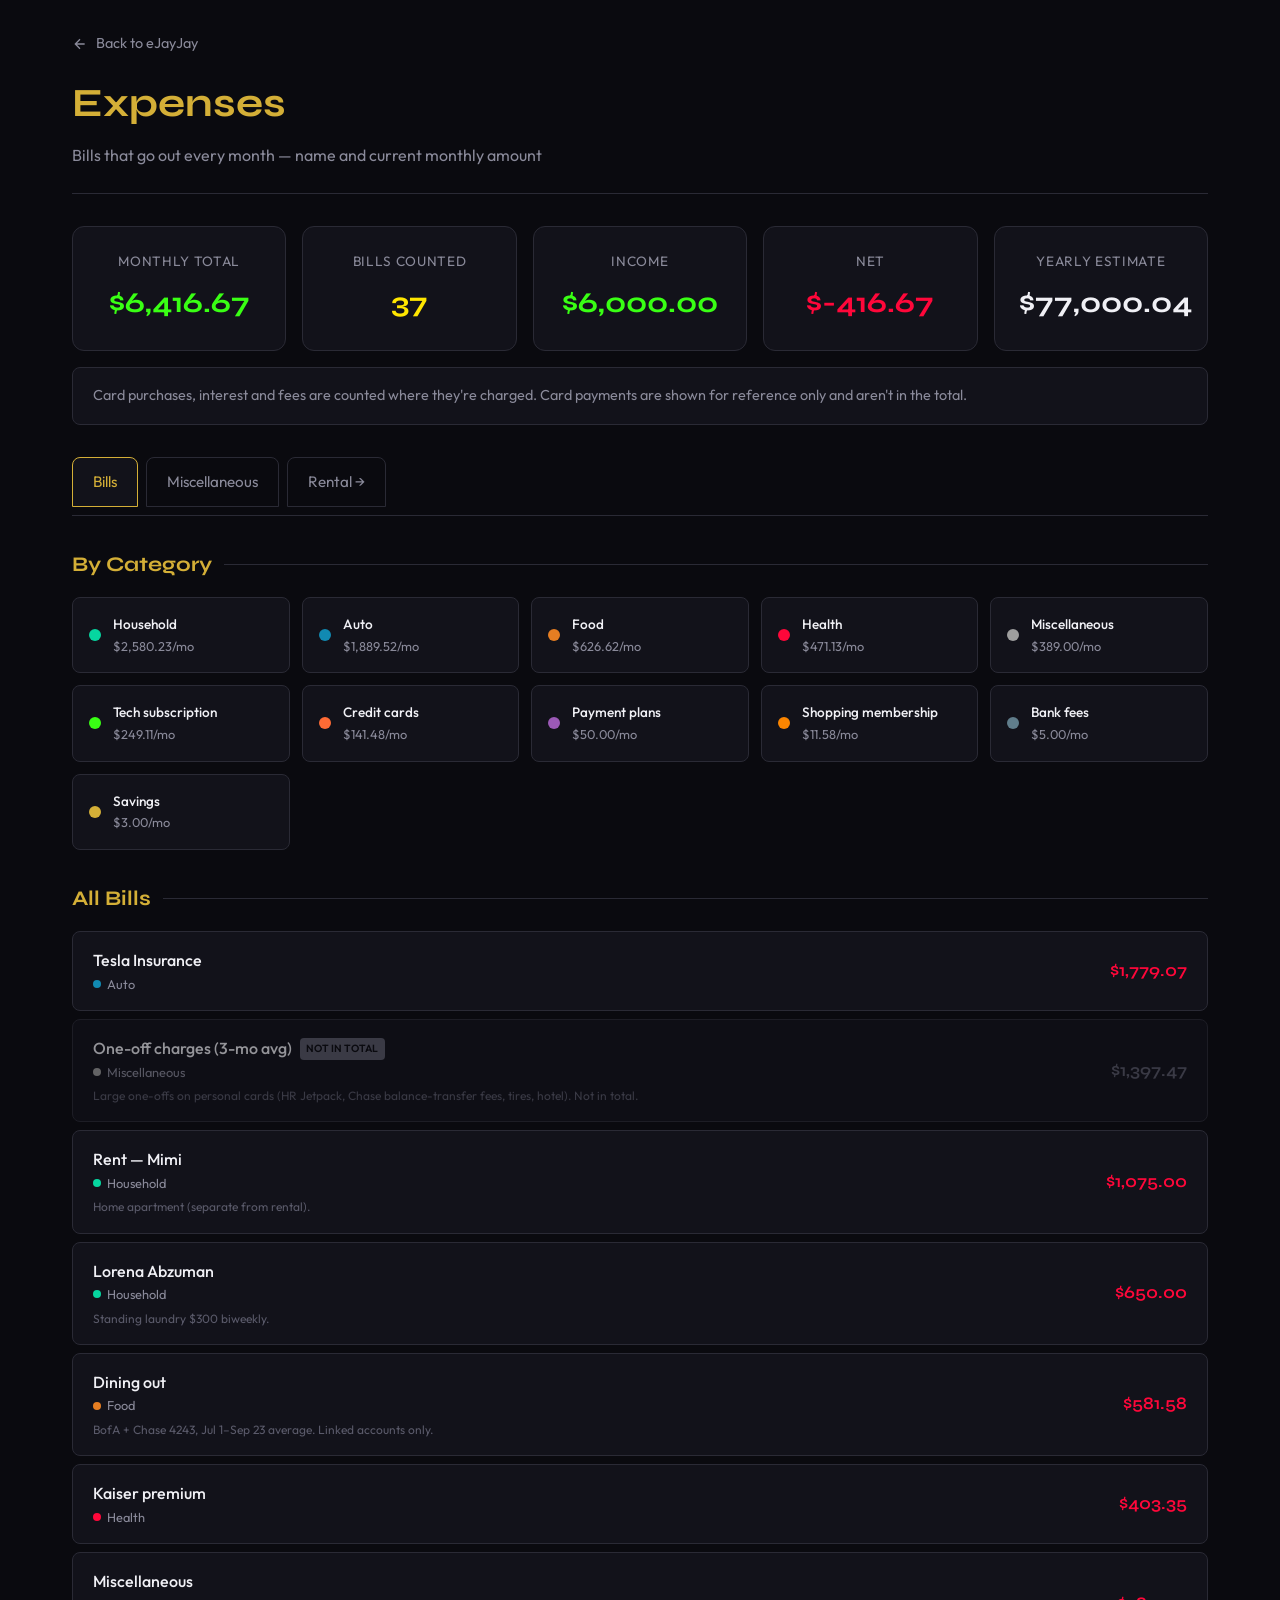
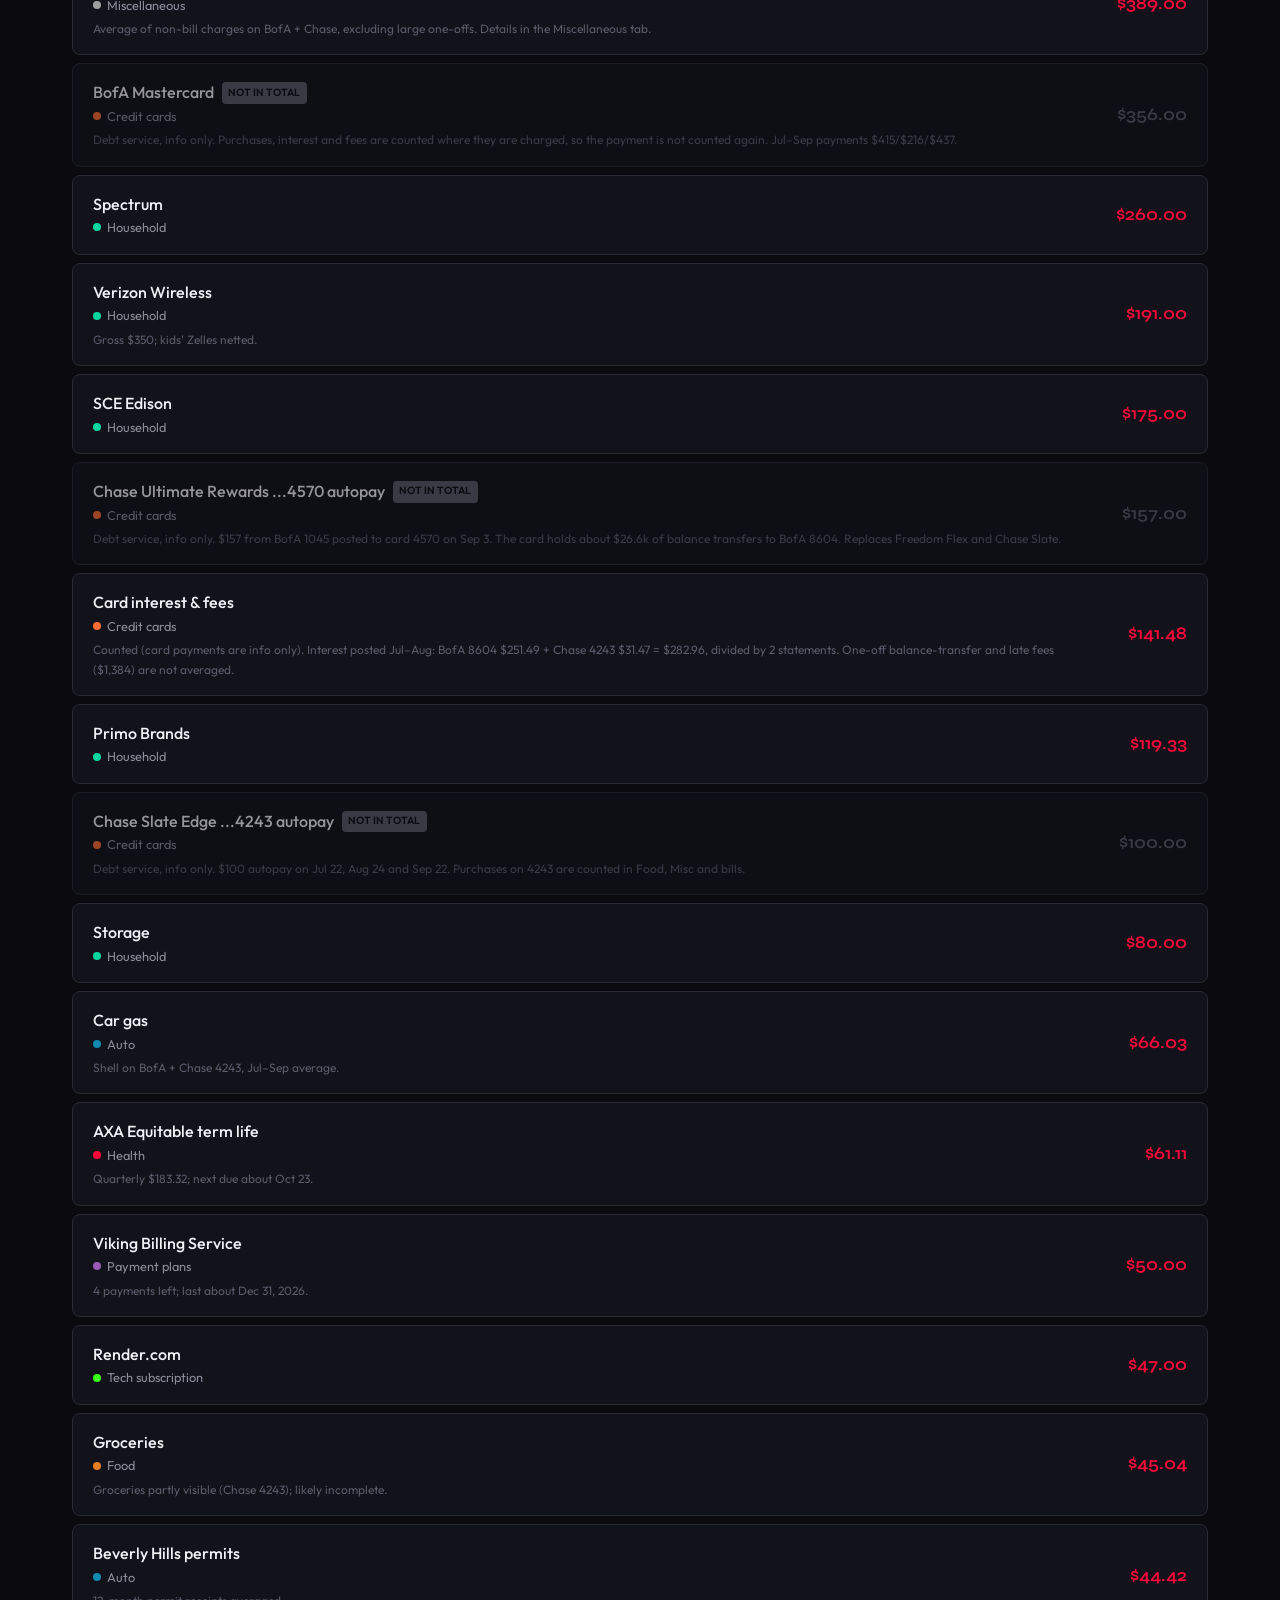
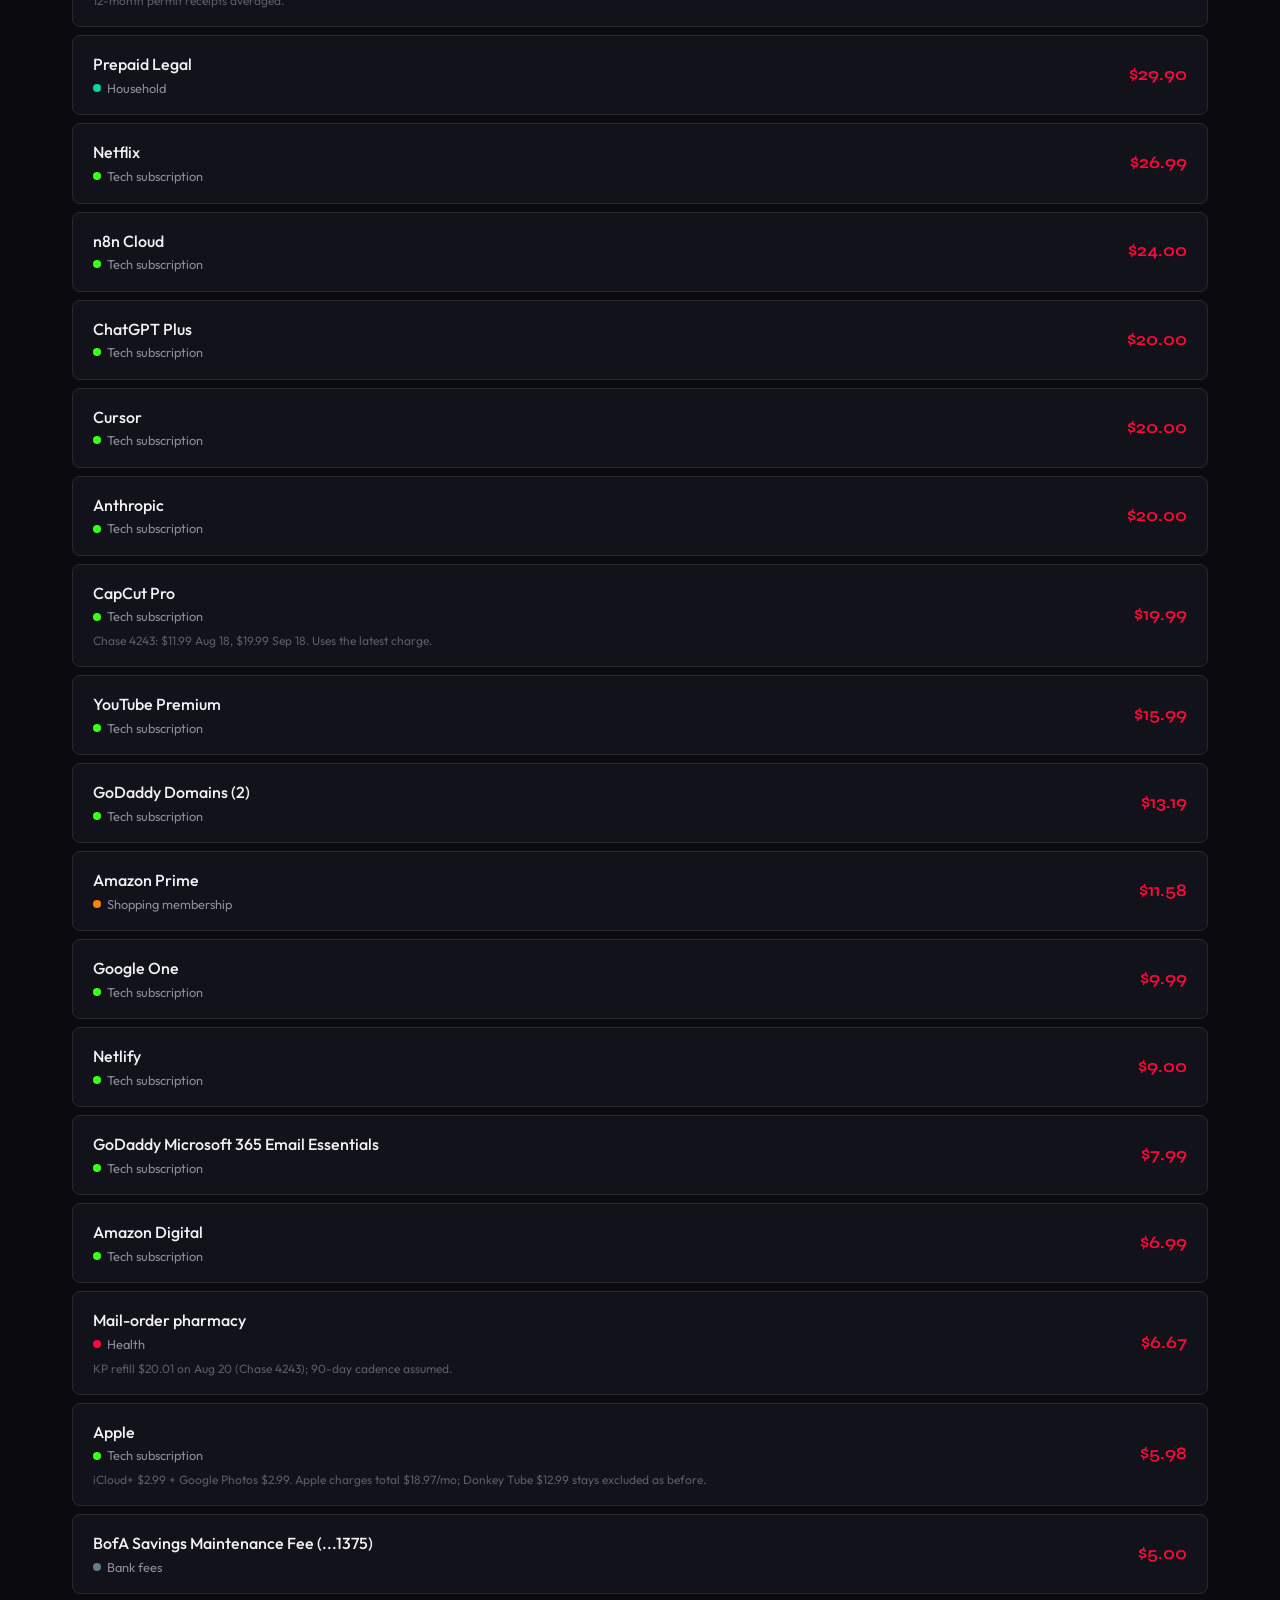
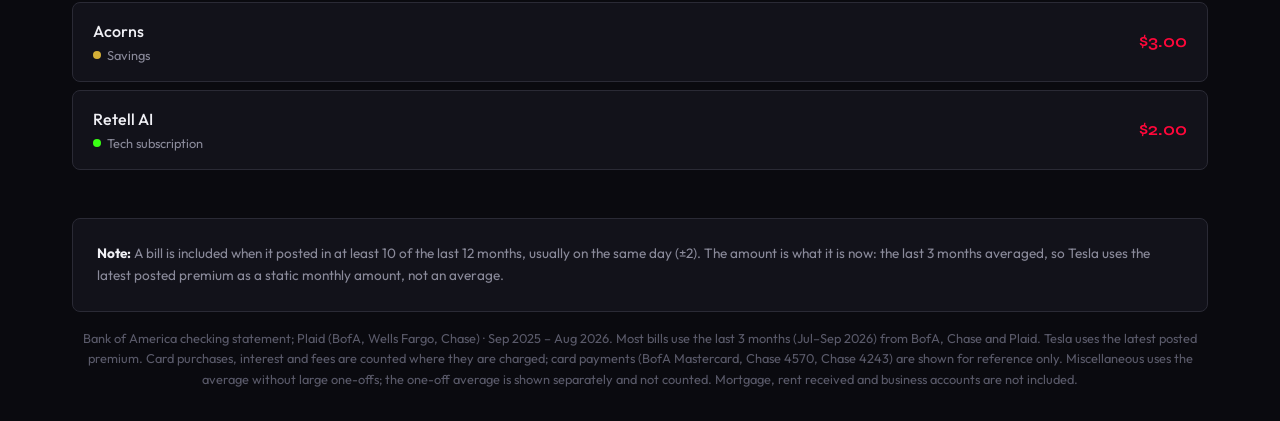
==== personal/expenses/index.html @ 14512840 "Move rental section to separate page /personal/rental/ - New page: personal/rental/index.html - Expe" ====
<!DOCTYPE html>
<html lang="en">
<head>
  <meta charset="UTF-8">
  <meta name="viewport" content="width=device-width, initial-scale=1.0">
  <title>Expenses | Jay's Personal Dashboard</title>
  <meta name="robots" content="noindex">
  <link rel="preconnect" href="https://fonts.googleapis.com">
  <link rel="preconnect" href="https://fonts.gstatic.com" crossorigin>
  <link href="https://fonts.googleapis.com/css2?family=Outfit:wght@300;400;500;600;700&family=Syne:wght@500;600;700&display=swap" rel="stylesheet">
  <style>
    :root {
      --bg-dark: #0a0a0f;
      --bg-card: #12121a;
      --bg-card-hover: #1a1a25;
      --text-primary: #f0f0f5;
      --text-secondary: #8a8a9a;
      --text-muted: #5a5a6a;
      --accent-green: #39ff14;
      --accent-yellow: #ffe600;
      --accent-red: #ff073a;
      --gold: #d4af37;
      --border: #2a2a35;
    }

    * { margin: 0; padding: 0; box-sizing: border-box; }

    body {
      font-family: 'Outfit', sans-serif;
      background: var(--bg-dark);
      color: var(--text-primary);
      min-height: 100vh;
      line-height: 1.6;
    }

    .container {
      max-width: 1200px;
      margin: 0 auto;
      padding: 2rem;
    }

    header {
      margin-bottom: 2rem;
      padding-bottom: 1.5rem;
      border-bottom: 1px solid var(--border);
    }

    .back-link {
      display: inline-flex;
      align-items: center;
      gap: 0.5rem;
      color: var(--text-secondary);
      text-decoration: none;
      font-size: 0.9rem;
      margin-bottom: 1rem;
      transition: color 0.2s;
    }

    .back-link:hover { color: var(--accent-green); }

    h1 {
      font-family: 'Syne', sans-serif;
      font-size: 2.5rem;
      font-weight: 700;
      color: var(--gold);
      margin-bottom: 0.5rem;
    }

    .subtitle {
      color: var(--text-secondary);
      font-size: 1rem;
    }

    .summary-cards {
      display: grid;
      grid-template-columns: repeat(auto-fit, minmax(180px, 1fr));
      gap: 1rem;
      margin-bottom: 1rem;
    }

    .summary-card {
      background: var(--bg-card);
      border: 1px solid var(--border);
      border-radius: 12px;
      padding: 1.5rem;
      text-align: center;
    }

    .summary-card .label {
      font-size: 0.85rem;
      color: var(--text-secondary);
      text-transform: uppercase;
      letter-spacing: 0.05em;
      margin-bottom: 0.5rem;
    }

    .summary-card .value {
      font-family: 'Syne', sans-serif;
      font-size: 1.8rem;
      font-weight: 700;
    }

    .summary-card .value.total { color: var(--accent-green); }
    .summary-card .value.count { color: var(--accent-yellow); }
    .summary-card .value.avg { color: var(--text-primary); }
    .summary-card .value.income { color: #39ff14; }
    .summary-card .value.net-negative { color: var(--accent-red); }
    .summary-card .value.net-positive { color: var(--accent-green); }

    .page-note {
      background: var(--bg-card);
      border: 1px solid var(--border);
      border-radius: 8px;
      padding: 1rem 1.25rem;
      margin-bottom: 2rem;
      font-size: 0.9rem;
      color: var(--text-secondary);
    }

    .tabs {
      display: flex;
      gap: 0.5rem;
      margin-bottom: 1.5rem;
      border-bottom: 1px solid var(--border);
      padding-bottom: 0.5rem;
    }

    .tab {
      padding: 0.75rem 1.25rem;
      background: transparent;
      border: 1px solid var(--border);
      border-radius: 8px 8px 0 0;
      color: var(--text-secondary);
      cursor: pointer;
      font-family: 'Outfit', sans-serif;
      font-size: 0.95rem;
      transition: all 0.2s;
      text-decoration: none;
    }

    .tab:hover { background: var(--bg-card); }
    .tab.active {
      background: var(--bg-card);
      color: var(--gold);
      border-color: var(--gold);
    }

    .tab-content { display: none; }
    .tab-content.active { display: block; }

    .section-title {
      font-family: 'Syne', sans-serif;
      font-size: 1.3rem;
      color: var(--gold);
      margin: 2rem 0 1rem;
      display: flex;
      align-items: center;
      gap: 0.75rem;
    }

    .section-title::after {
      content: '';
      flex: 1;
      height: 1px;
      background: var(--border);
    }

    .category-breakdown {
      display: grid;
      grid-template-columns: repeat(auto-fit, minmax(180px, 1fr));
      gap: 0.75rem;
      margin-bottom: 2rem;
    }

    .category-item {
      background: var(--bg-card);
      border: 1px solid var(--border);
      border-radius: 8px;
      padding: 1rem;
      display: flex;
      align-items: center;
      gap: 0.75rem;
      cursor: pointer;
      transition: all 0.2s;
    }

    .category-item:hover {
      background: var(--bg-card-hover);
      border-color: var(--text-muted);
    }

    .category-item.active { border-color: var(--accent-green); }

    .category-dot {
      width: 12px;
      height: 12px;
      border-radius: 50%;
      flex-shrink: 0;
    }

    .category-info { flex: 1; min-width: 0; }

    .category-name {
      font-size: 0.85rem;
      font-weight: 500;
      white-space: nowrap;
      overflow: hidden;
      text-overflow: ellipsis;
    }

    .category-amount {
      font-size: 0.8rem;
      color: var(--text-secondary);
    }

    .charges-list {
      display: flex;
      flex-direction: column;
      gap: 0.5rem;
    }

    .charge-item {
      background: var(--bg-card);
      border: 1px solid var(--border);
      border-radius: 8px;
      padding: 1rem 1.25rem;
      display: grid;
      grid-template-columns: 1fr auto;
      align-items: center;
      gap: 1rem;
      transition: all 0.2s;
    }

    .charge-item:hover { background: var(--bg-card-hover); }
    .charge-item.info-only { opacity: 0.6; }

    .charge-name {
      font-weight: 500;
      display: flex;
      align-items: center;
      gap: 0.5rem;
      flex-wrap: wrap;
    }

    .badge {
      font-size: 0.65rem;
      padding: 0.15rem 0.4rem;
      border-radius: 4px;
      text-transform: uppercase;
      font-weight: 600;
    }

    .badge.info-only {
      background: var(--text-muted);
      color: var(--bg-dark);
    }

    .badge.one-off {
      background: #ff6b35;
      color: #fff;
    }

    .charge-category {
      font-size: 0.8rem;
      color: var(--text-secondary);
      display: flex;
      align-items: center;
      gap: 0.4rem;
    }

    .charge-category .dot {
      width: 8px;
      height: 8px;
      border-radius: 50%;
    }

    .charge-note {
      font-size: 0.75rem;
      color: var(--text-muted);
      margin-top: 0.25rem;
    }

    .charge-amount {
      font-family: 'Syne', sans-serif;
      font-weight: 600;
      font-size: 1.1rem;
      color: var(--accent-red);
      text-align: right;
      min-width: 80px;
    }

    .charge-item.info-only .charge-amount { color: var(--text-muted); }

    .misc-summary {
      display: grid;
      grid-template-columns: repeat(auto-fit, minmax(200px, 1fr));
      gap: 1rem;
      margin-bottom: 2rem;
    }

    .misc-stat {
      background: var(--bg-card);
      border: 1px solid var(--border);
      border-radius: 8px;
      padding: 1rem;
    }

    .misc-stat .label {
      font-size: 0.8rem;
      color: var(--text-secondary);
      margin-bottom: 0.25rem;
    }

    .misc-stat .value {
      font-family: 'Syne', sans-serif;
      font-size: 1.3rem;
      font-weight: 600;
    }

    .misc-stat .value.used { color: var(--accent-green); }
    .misc-stat .note {
      font-size: 0.75rem;
      color: var(--text-muted);
      margin-top: 0.25rem;
    }

    .month-breakdown {
      display: grid;
      grid-template-columns: repeat(auto-fit, minmax(150px, 1fr));
      gap: 0.75rem;
      margin-bottom: 2rem;
    }

    .month-item {
      background: var(--bg-card);
      border: 1px solid var(--border);
      border-radius: 8px;
      padding: 1rem;
    }

    .month-item.not-averaged { opacity: 0.6; }

    .month-name {
      font-size: 0.85rem;
      color: var(--text-secondary);
      margin-bottom: 0.25rem;
    }

    .month-total {
      font-family: 'Syne', sans-serif;
      font-size: 1.1rem;
      font-weight: 600;
      color: var(--text-primary);
    }

    .filter-row {
      display: flex;
      gap: 0.5rem;
      margin-bottom: 1rem;
      flex-wrap: wrap;
    }

    .filter-btn {
      padding: 0.5rem 1rem;
      background: var(--bg-card);
      border: 1px solid var(--border);
      border-radius: 6px;
      color: var(--text-secondary);
      cursor: pointer;
      font-family: 'Outfit', sans-serif;
      font-size: 0.85rem;
      transition: all 0.2s;
    }

    .filter-btn:hover { border-color: var(--text-muted); }
    .filter-btn.active {
      background: var(--gold);
      color: var(--bg-dark);
      border-color: var(--gold);
    }

    .misc-items-list {
      display: flex;
      flex-direction: column;
      gap: 0.4rem;
    }

    .misc-item {
      background: var(--bg-card);
      border: 1px solid var(--border);
      border-radius: 6px;
      padding: 0.75rem 1rem;
      display: grid;
      grid-template-columns: auto 1fr auto;
      align-items: start;
      gap: 0.75rem;
      font-size: 0.9rem;
    }

    .misc-item.one-off { border-left: 3px solid #ff6b35; }

    .misc-date {
      color: var(--text-muted);
      font-size: 0.8rem;
      min-width: 80px;
    }

    .misc-merchant {
      display: flex;
      flex-direction: column;
      gap: 0.25rem;
    }

    .misc-merchant-name {
      display: flex;
      align-items: center;
      gap: 0.5rem;
    }

    .misc-note {
      font-size: 0.75rem;
      color: var(--text-muted);
    }

    .misc-amount {
      font-family: 'Syne', sans-serif;
      font-weight: 600;
      color: var(--accent-red);
    }

    .disclaimer {
      margin-top: 3rem;
      padding: 1.5rem;
      background: var(--bg-card);
      border: 1px solid var(--border);
      border-radius: 8px;
      font-size: 0.85rem;
      color: var(--text-secondary);
    }

    .disclaimer strong { color: var(--text-primary); }

    .meta {
      margin-top: 1rem;
      font-size: 0.8rem;
      color: var(--text-muted);
      text-align: center;
    }

    @media (max-width: 600px) {
      .container { padding: 1rem; }
      h1 { font-size: 1.8rem; }
      .summary-cards { grid-template-columns: 1fr 1fr; }
      .tabs { overflow-x: auto; }
    }
  </style>
</head>
<body>
  <div class="container">
    <header>
      <a href="/#personal" class="back-link">
        <svg width="16" height="16" viewBox="0 0 24 24" fill="none" stroke="currentColor" stroke-width="2">
          <path d="M19 12H5M12 19l-7-7 7-7"/>
        </svg>
        Back to eJayJay
      </a>
      <h1>Expenses</h1>
      <p class="subtitle">Bills that go out every month — name and current monthly amount</p>
    </header>

    <div class="summary-cards" id="summary"></div>
    <div class="page-note">
      Card purchases, interest and fees are counted where they're charged. Card payments are shown for reference only and aren't in the total.
    </div>

    <div class="tabs">
      <button class="tab active" data-tab="bills">Bills</button>
      <button class="tab" data-tab="misc">Miscellaneous</button>
      <a href="/personal/rental/" class="tab">Rental →</a>
    </div>

    <div id="bills-tab" class="tab-content active">
      <h2 class="section-title">By Category</h2>
      <div class="category-breakdown" id="categories"></div>

      <h2 class="section-title">All Bills</h2>
      <div class="charges-list" id="charges"></div>
    </div>

    <div id="misc-tab" class="tab-content">
      <div class="misc-summary" id="misc-summary"></div>

      <h2 class="section-title">By Month</h2>
      <div class="month-breakdown" id="month-breakdown"></div>

      <h2 class="section-title">All Items</h2>
      <div class="filter-row" id="misc-filters"></div>
      <div class="misc-items-list" id="misc-items"></div>
    </div>

    <div class="disclaimer">
      <strong>Note:</strong> A bill is included when it posted in at least 10 of the last 12 months,
      usually on the same day (±2). The amount is what it is now: the last 3 months averaged,
      so Tesla uses the latest posted premium as a static monthly amount, not an average.
    </div>
    <p class="meta" id="meta"></p>
  </div>

  <script>
    (function() {
      const fmt = (n) => '$' + Number(n).toFixed(2).replace(/\B(?=(\d{3})+(?!\d))/g, ',');
      const fmtSigned = (n) => (n >= 0 ? '+' : '') + fmt(n);

      Promise.all([
        fetch('/data/bills.json', { cache: 'no-store' }).then(r => r.ok ? r.json() : null),
        fetch('/data/misc.json', { cache: 'no-store' }).then(r => r.ok ? r.json() : null).catch(() => null)
      ]).then(([bills, misc]) => {
        if (bills) renderBills(bills);
        if (misc) renderMisc(misc);
      }).catch(() => {
        document.getElementById('charges').innerHTML =
          '<p class="subtitle">Could not load bills.</p>';
      });

      document.querySelectorAll('.tab[data-tab]').forEach(tab => {
        tab.addEventListener('click', () => {
          document.querySelectorAll('.tab').forEach(t => t.classList.remove('active'));
          document.querySelectorAll('.tab-content').forEach(c => c.classList.remove('active'));
          tab.classList.add('active');
          document.getElementById(tab.dataset.tab + '-tab').classList.add('active');
        });
      });

      function renderBills(data) {
        const { meta, income, charges, categories } = data;
        const countedCharges = charges.filter(c => !c.infoOnly);
        const total = countedCharges.reduce((sum, c) => sum + c.amount, 0);
        const count = countedCharges.length;
        const incomeAmt = income ? income.amount : 0;
        const net = incomeAmt - total;

        document.getElementById('summary').innerHTML = `
          <div class="summary-card">
            <div class="label">Monthly Total</div>
            <div class="value total">${fmt(total)}</div>
          </div>
          <div class="summary-card">
            <div class="label">Bills Counted</div>
            <div class="value count">${count}</div>
          </div>
          <div class="summary-card">
            <div class="label">Income</div>
            <div class="value income">${fmt(incomeAmt)}</div>
          </div>
          <div class="summary-card">
            <div class="label">Net</div>
            <div class="value ${net >= 0 ? 'net-positive' : 'net-negative'}">${fmtSigned(net)}</div>
          </div>
          <div class="summary-card">
            <div class="label">Yearly Estimate</div>
            <div class="value avg">${fmt(total * 12)}</div>
          </div>
        `;

        const catTotals = {};
        countedCharges.forEach((c) => {
          catTotals[c.category] = (catTotals[c.category] || 0) + c.amount;
        });
        const sortedCats = Object.entries(catTotals).sort((a, b) => b[1] - a[1]);
        let activeCategory = null;

        function renderCategories() {
          document.getElementById('categories').innerHTML = sortedCats.map(([cat, amount]) => {
            const info = categories[cat] || { label: cat, color: '#888' };
            const isActive = activeCategory === cat;
            return `
              <div class="category-item ${isActive ? 'active' : ''}" data-cat="${cat}">
                <div class="category-dot" style="background: ${info.color}"></div>
                <div class="category-info">
                  <div class="category-name">${info.label}</div>
                  <div class="category-amount">${fmt(amount)}/mo</div>
                </div>
              </div>
            `;
          }).join('');

          document.querySelectorAll('.category-item').forEach((el) => {
            el.addEventListener('click', () => {
              const cat = el.dataset.cat;
              activeCategory = activeCategory === cat ? null : cat;
              renderCategories();
              renderCharges();
            });
          });
        }

        function renderCharges() {
          const filtered = activeCategory
            ? charges.filter((c) => c.category === activeCategory)
            : charges;
          const sorted = [...filtered].sort((a, b) => b.amount - a.amount);
          document.getElementById('charges').innerHTML = sorted.map((c) => {
            const cat = categories[c.category] || { label: c.category, color: '#888' };
            const infoOnlyBadge = c.infoOnly ? '<span class="badge info-only">Not in total</span>' : '';
            return `
              <div class="charge-item ${c.infoOnly ? 'info-only' : ''}">
                <div>
                  <div class="charge-name">${c.name} ${infoOnlyBadge}</div>
                  <div class="charge-category">
                    <span class="dot" style="background: ${cat.color}"></span>
                    ${cat.label}
                  </div>
                  ${c.note ? `<div class="charge-note">${c.note}</div>` : ''}
                </div>
                <div class="charge-amount">${fmt(c.amount)}</div>
              </div>
            `;
          }).join('');
        }

        renderCategories();
        renderCharges();
        document.getElementById('meta').textContent =
          `${meta.source} · ${meta.period}. ${meta.note}`;
      }

      function renderMisc(data) {
        const { averageMonthly, averageMonthlyExOneOffs, recommended, months, items } = data;
        const oneOffItems = items.filter(i => i.oneOff);
        const regularItems = items.filter(i => !i.oneOff);

        document.getElementById('misc-summary').innerHTML = `
          <div class="misc-stat">
            <div class="label">With one-offs</div>
            <div class="value">${fmt(averageMonthly)}/mo</div>
          </div>
          <div class="misc-stat">
            <div class="label">Without one-offs</div>
            <div class="value ${recommended === 'averageMonthlyExOneOffs' ? 'used' : ''}">${fmt(averageMonthlyExOneOffs)}/mo</div>
            ${recommended === 'averageMonthlyExOneOffs' ? '<div class="note">Used in the total</div>' : ''}
          </div>
          <div class="misc-stat">
            <div class="label">Total items</div>
            <div class="value">${items.length}</div>
          </div>
          <div class="misc-stat">
            <div class="label">One-off items</div>
            <div class="value">${oneOffItems.length}</div>
            <div class="note">${fmt(oneOffItems.reduce((s, i) => s + i.amount, 0))} total</div>
          </div>
        `;

        document.getElementById('month-breakdown').innerHTML = months.map(m => `
          <div class="month-item ${m.inAverage ? '' : 'not-averaged'}">
            <div class="month-name">${m.month}</div>
            <div class="month-total">${fmt(m.total)}</div>
            ${!m.inAverage ? '<div style="font-size:0.7rem;color:var(--text-muted)">Not averaged</div>' : ''}
          </div>
        `).join('');

        let filterMode = 'all';

        function renderMiscFilters() {
          document.getElementById('misc-filters').innerHTML = `
            <button class="filter-btn ${filterMode === 'all' ? 'active' : ''}" data-filter="all">All (${items.length})</button>
            <button class="filter-btn ${filterMode === 'oneoff' ? 'active' : ''}" data-filter="oneoff">One-offs (${oneOffItems.length})</button>
            <button class="filter-btn ${filterMode === 'regular' ? 'active' : ''}" data-filter="regular">Regular (${regularItems.length})</button>
          `;

          document.querySelectorAll('.filter-btn').forEach(btn => {
            btn.addEventListener('click', () => {
              filterMode = btn.dataset.filter;
              renderMiscFilters();
              renderMiscItems();
            });
          });
        }

        function renderMiscItems() {
          let filtered = items;
          if (filterMode === 'oneoff') filtered = oneOffItems;
          else if (filterMode === 'regular') filtered = regularItems;

          const sorted = [...filtered].sort((a, b) => new Date(b.date) - new Date(a.date));

          document.getElementById('misc-items').innerHTML = sorted.map(item => `
            <div class="misc-item ${item.oneOff ? 'one-off' : ''}">
              <div class="misc-date">${item.date}</div>
              <div class="misc-merchant">
                <div class="misc-merchant-name">
                  ${item.merchant}
                  ${item.oneOff ? '<span class="badge one-off">One-off</span>' : ''}
                </div>
                ${item.note ? `<div class="misc-note">${item.note}</div>` : ''}
              </div>
              <div class="misc-amount">${fmt(item.amount)}</div>
            </div>
          `).join('');
        }

        renderMiscFilters();
        renderMiscItems();
      }
    })();
  </script>
</body>
</html>
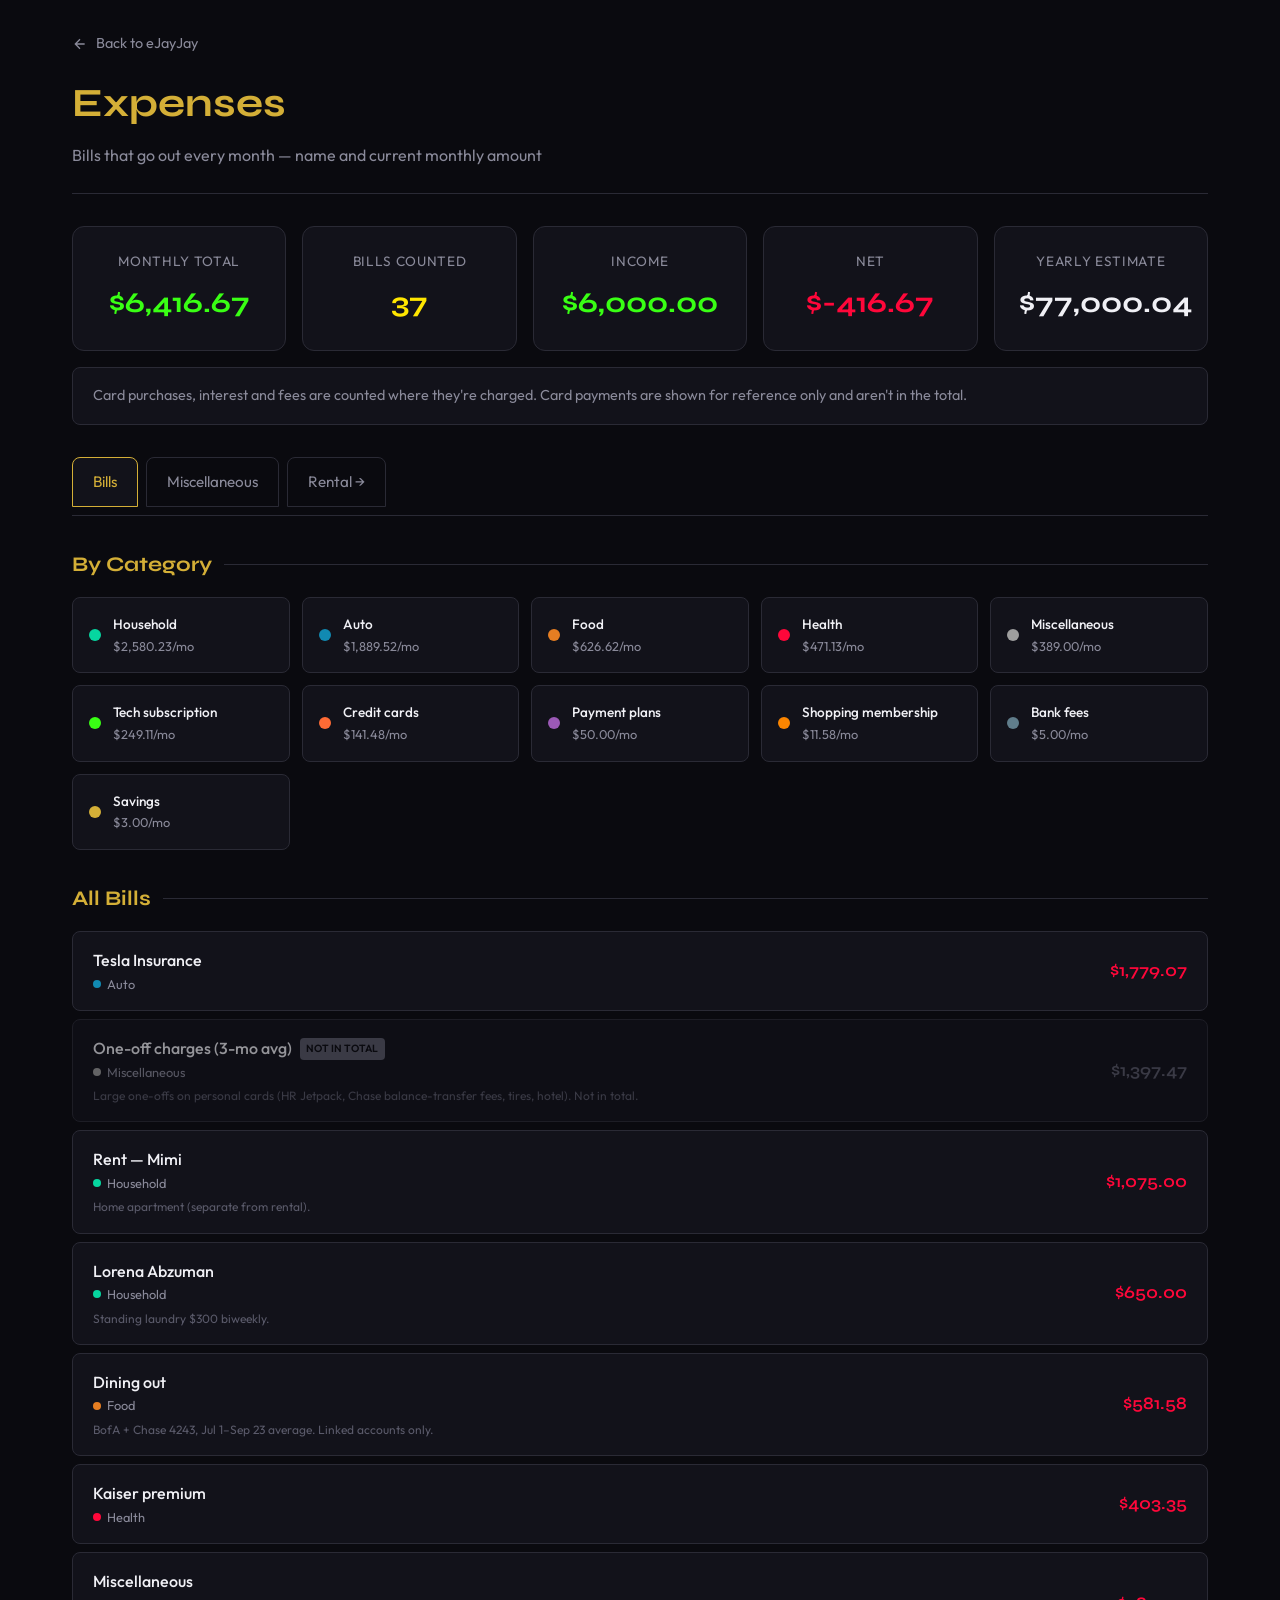
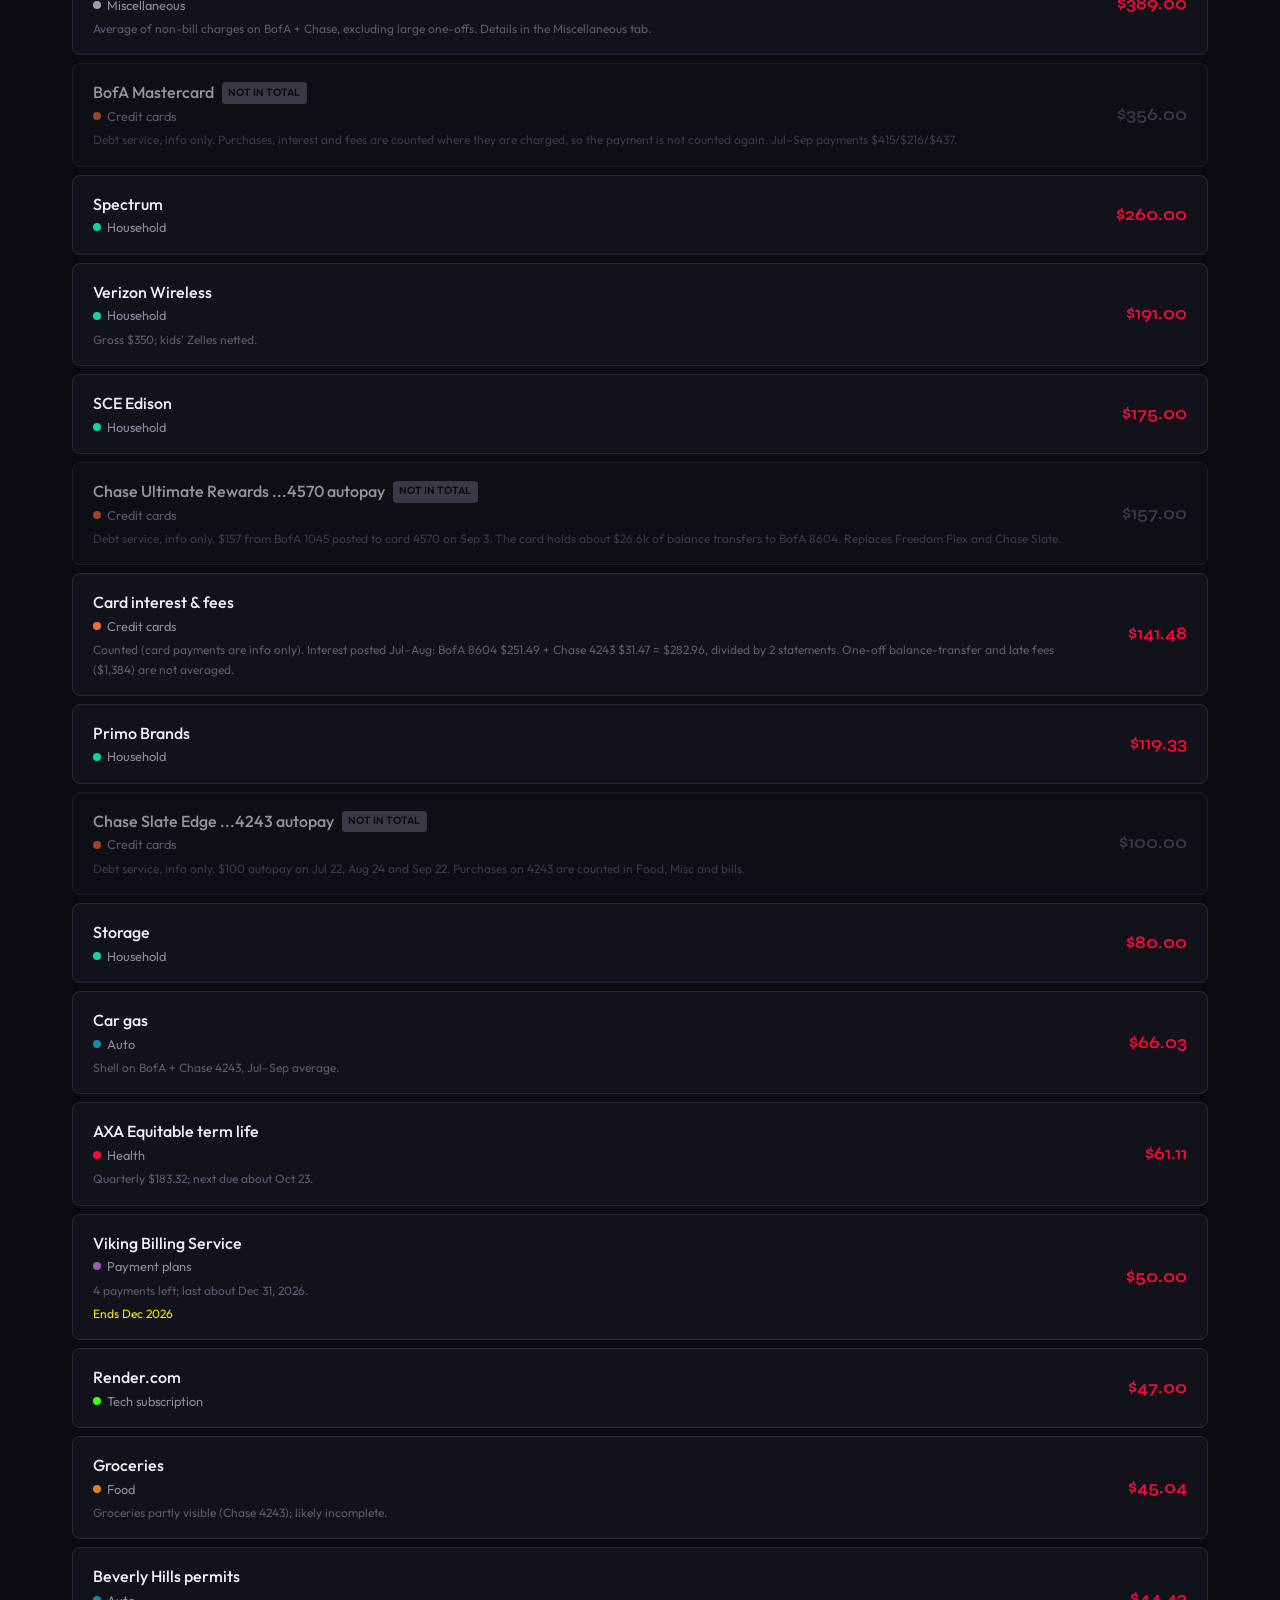
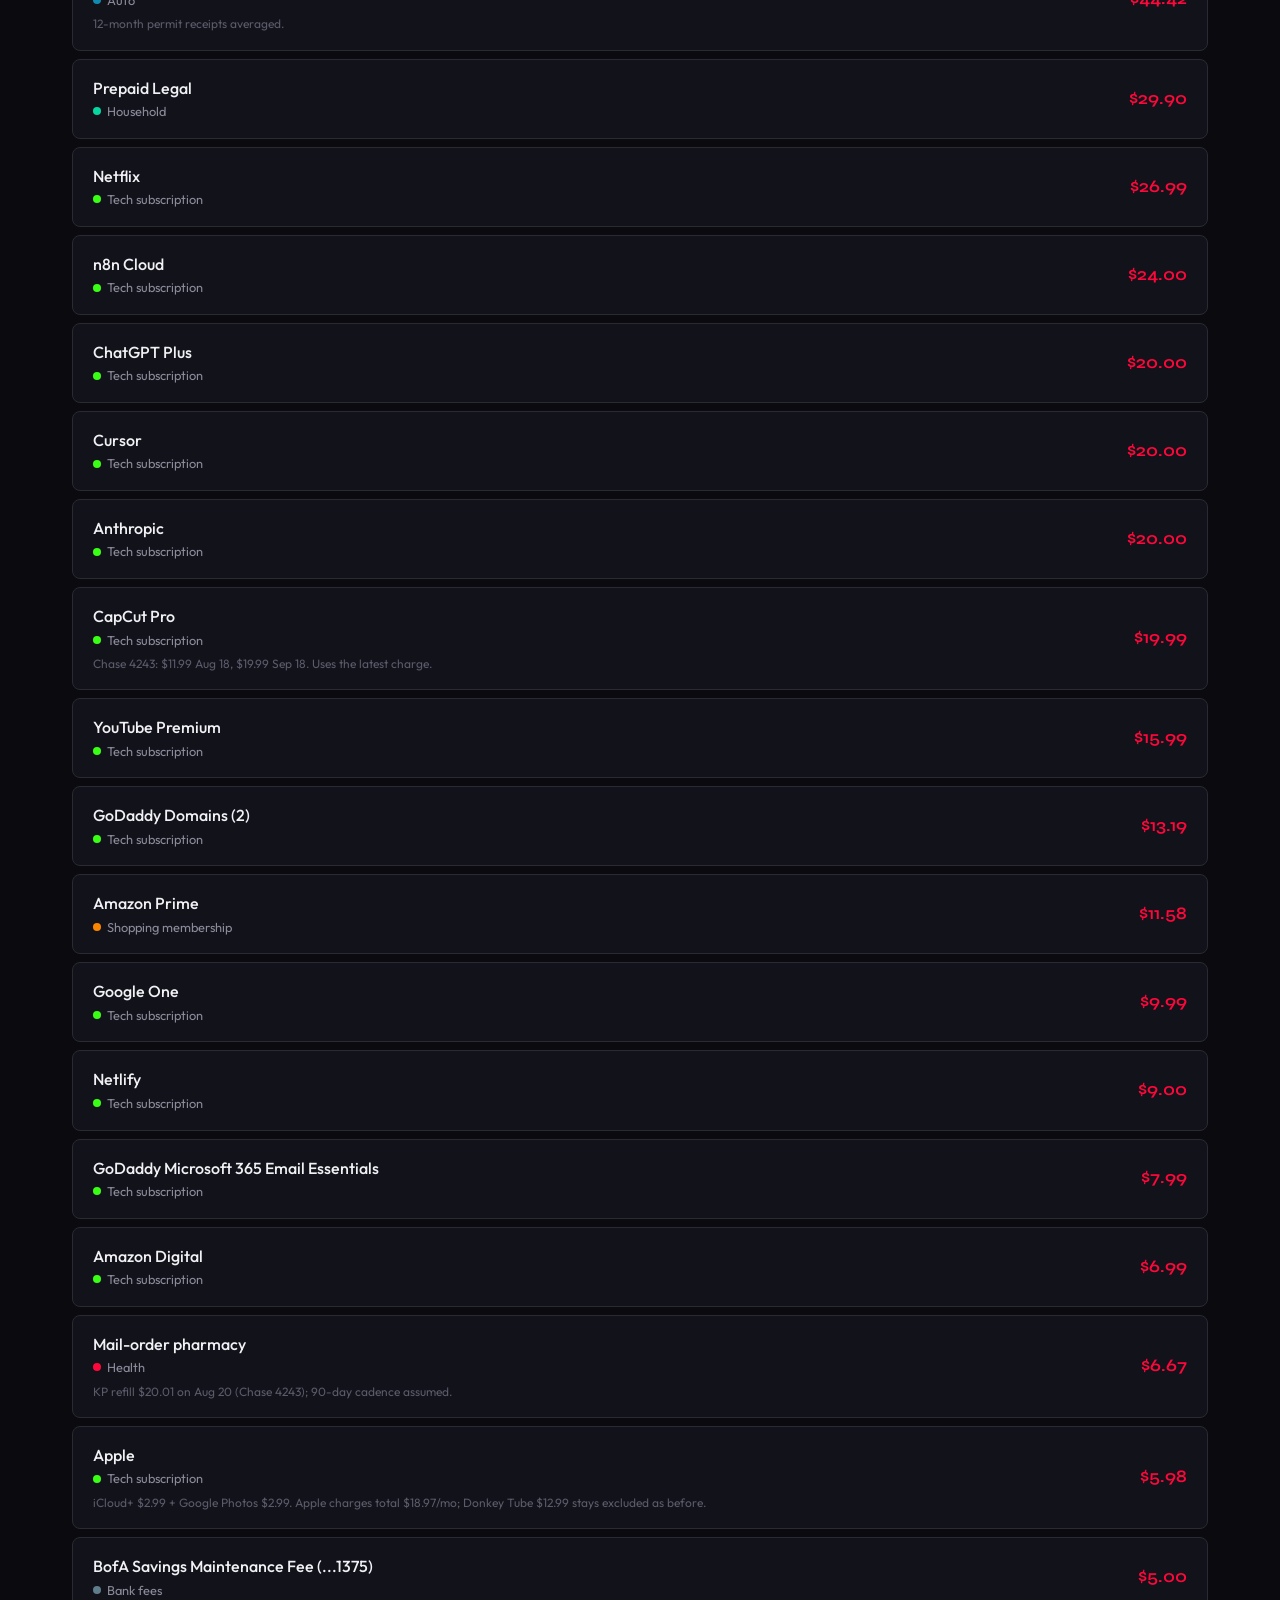
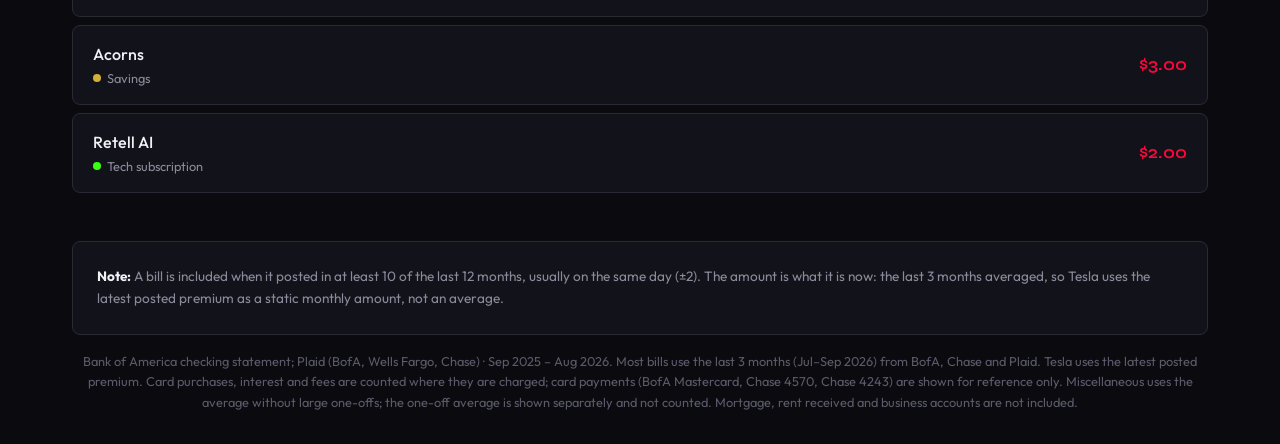
==== commit 0020e582: "Restore end-date label feature dropped by PR #14 Adds back: - formatEndDate() helper function that f" ====
--- a/personal/expenses/index.html
+++ b/personal/expenses/index.html
@@ -280,6 +280,12 @@
       margin-top: 0.25rem;
     }
 
+    .charge-end-date {
+      font-size: 0.75rem;
+      color: var(--accent-yellow);
+      margin-top: 0.25rem;
+    }
+
     .charge-amount {
       font-family: 'Syne', sans-serif;
       font-weight: 600;
@@ -511,6 +517,13 @@
       const fmt = (n) => '$' + Number(n).toFixed(2).replace(/\B(?=(\d{3})+(?!\d))/g, ',');
       const fmtSigned = (n) => (n >= 0 ? '+' : '') + fmt(n);
 
+      const formatEndDate = (endDate) => {
+        if (!endDate) return null;
+        const [year, month] = endDate.split('-');
+        const months = ['Jan', 'Feb', 'Mar', 'Apr', 'May', 'Jun', 'Jul', 'Aug', 'Sep', 'Oct', 'Nov', 'Dec'];
+        return `Ends ${months[parseInt(month, 10) - 1]} ${year}`;
+      };
+
       Promise.all([
         fetch('/data/bills.json', { cache: 'no-store' }).then(r => r.ok ? r.json() : null),
         fetch('/data/misc.json', { cache: 'no-store' }).then(r => r.ok ? r.json() : null).catch(() => null)
@@ -602,6 +615,7 @@
           document.getElementById('charges').innerHTML = sorted.map((c) => {
             const cat = categories[c.category] || { label: c.category, color: '#888' };
             const infoOnlyBadge = c.infoOnly ? '<span class="badge info-only">Not in total</span>' : '';
+            const endDateStr = formatEndDate(c.endDate);
             return `
               <div class="charge-item ${c.infoOnly ? 'info-only' : ''}">
                 <div>
@@ -611,6 +625,7 @@
                     ${cat.label}
                   </div>
                   ${c.note ? `<div class="charge-note">${c.note}</div>` : ''}
+                  ${endDateStr ? `<div class="charge-end-date">${endDateStr}</div>` : ''}
                 </div>
                 <div class="charge-amount">${fmt(c.amount)}</div>
               </div>
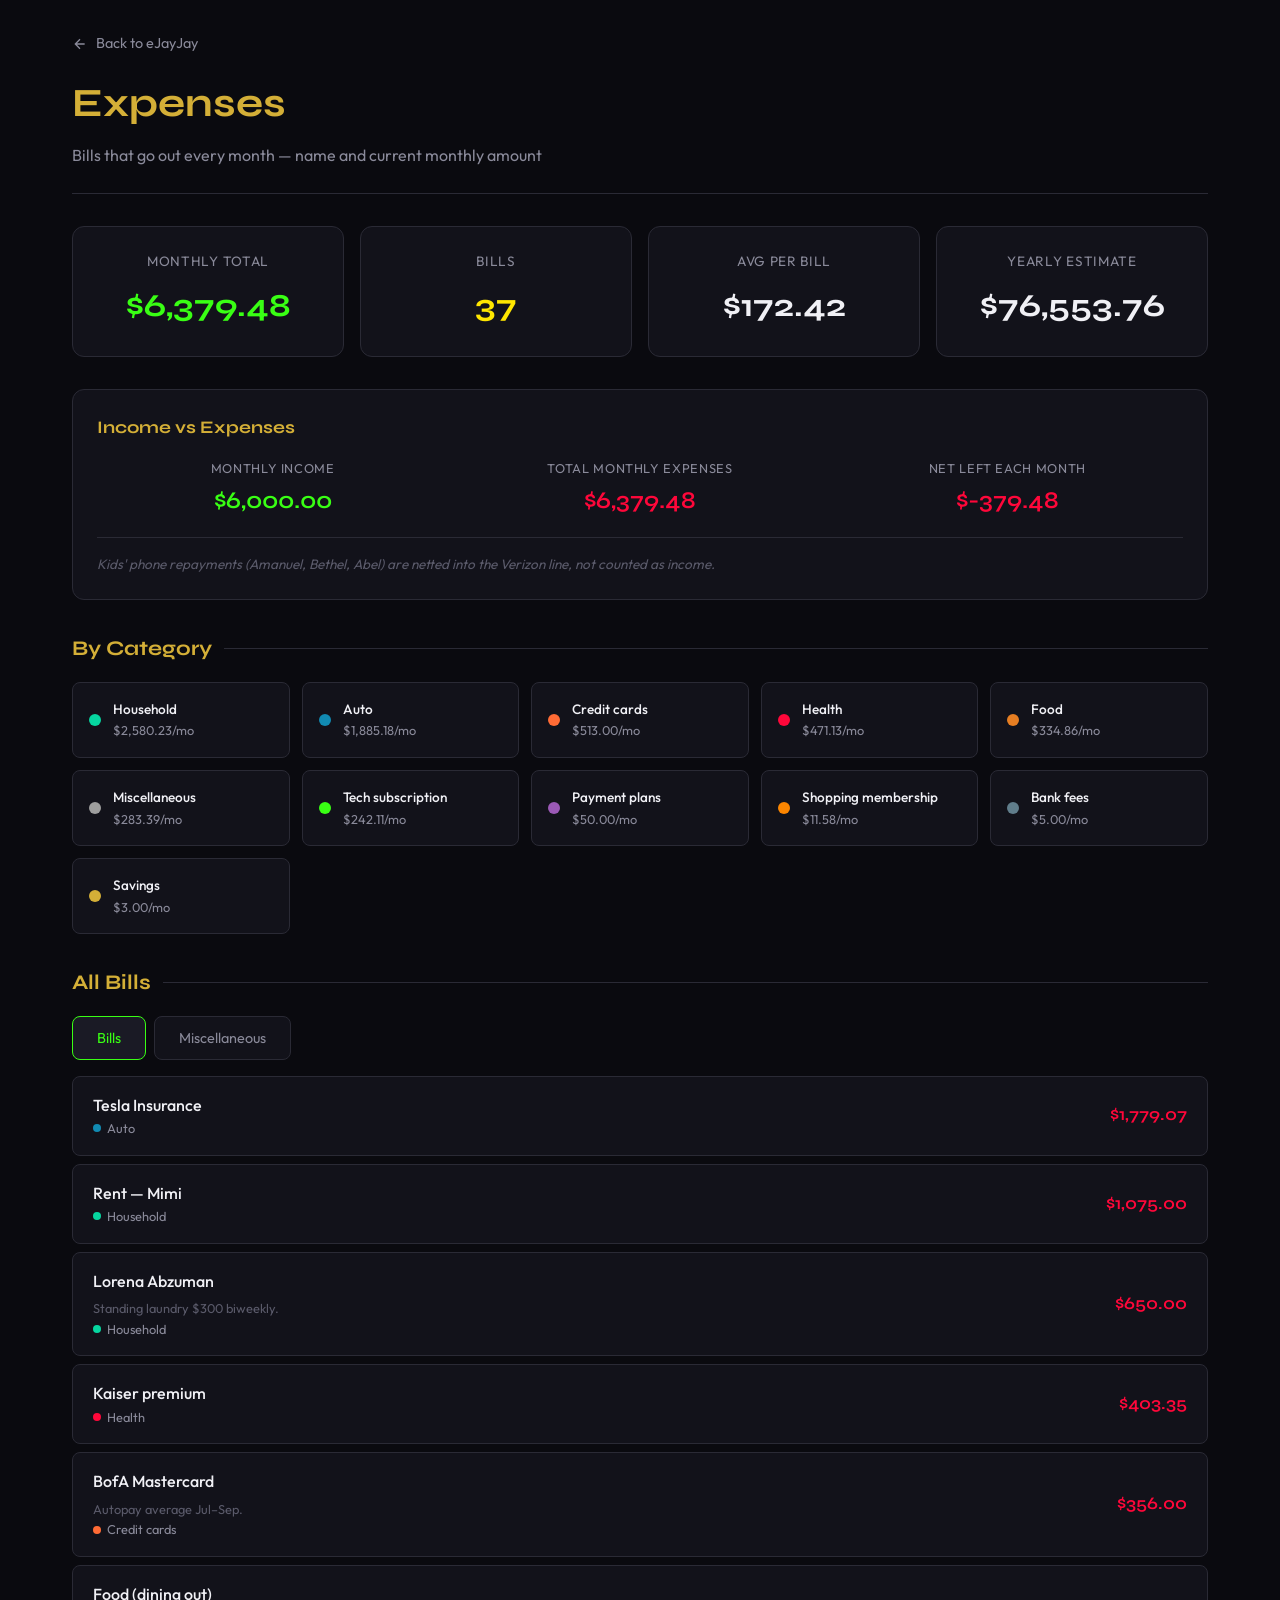
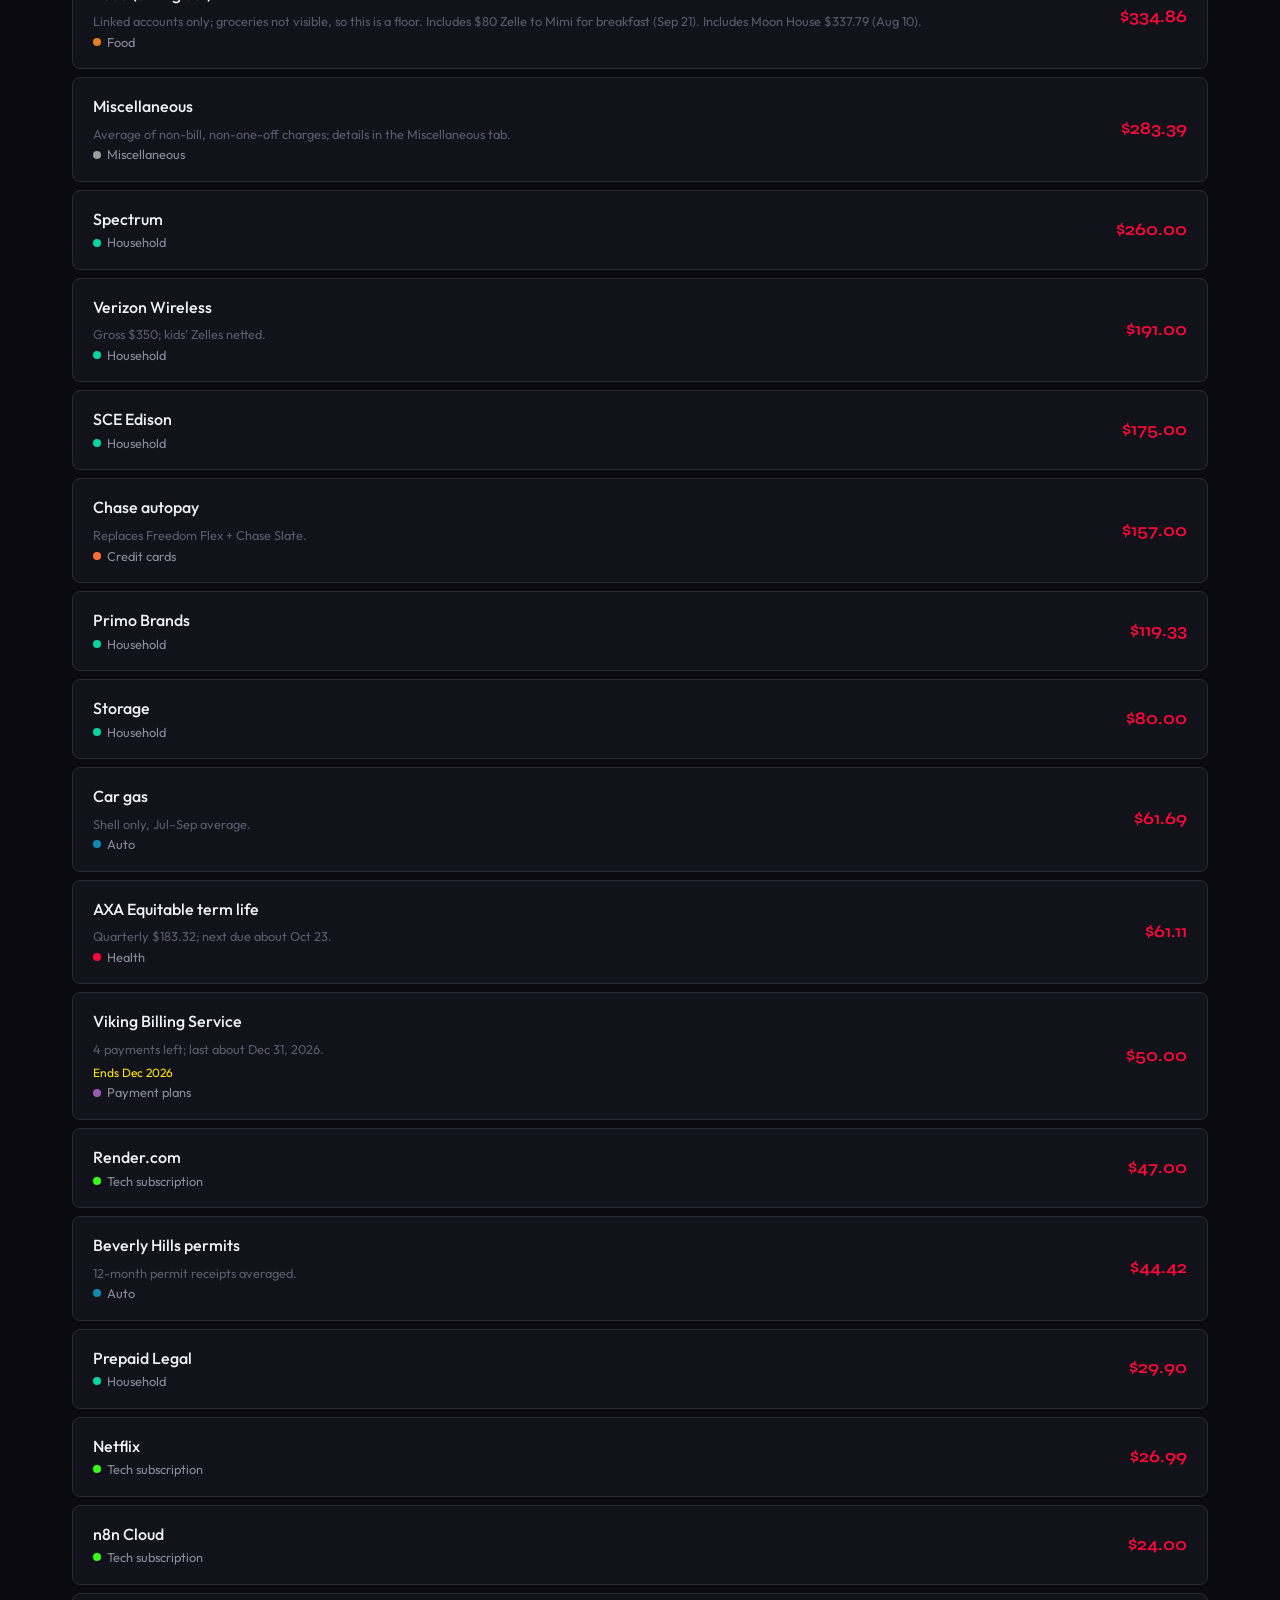
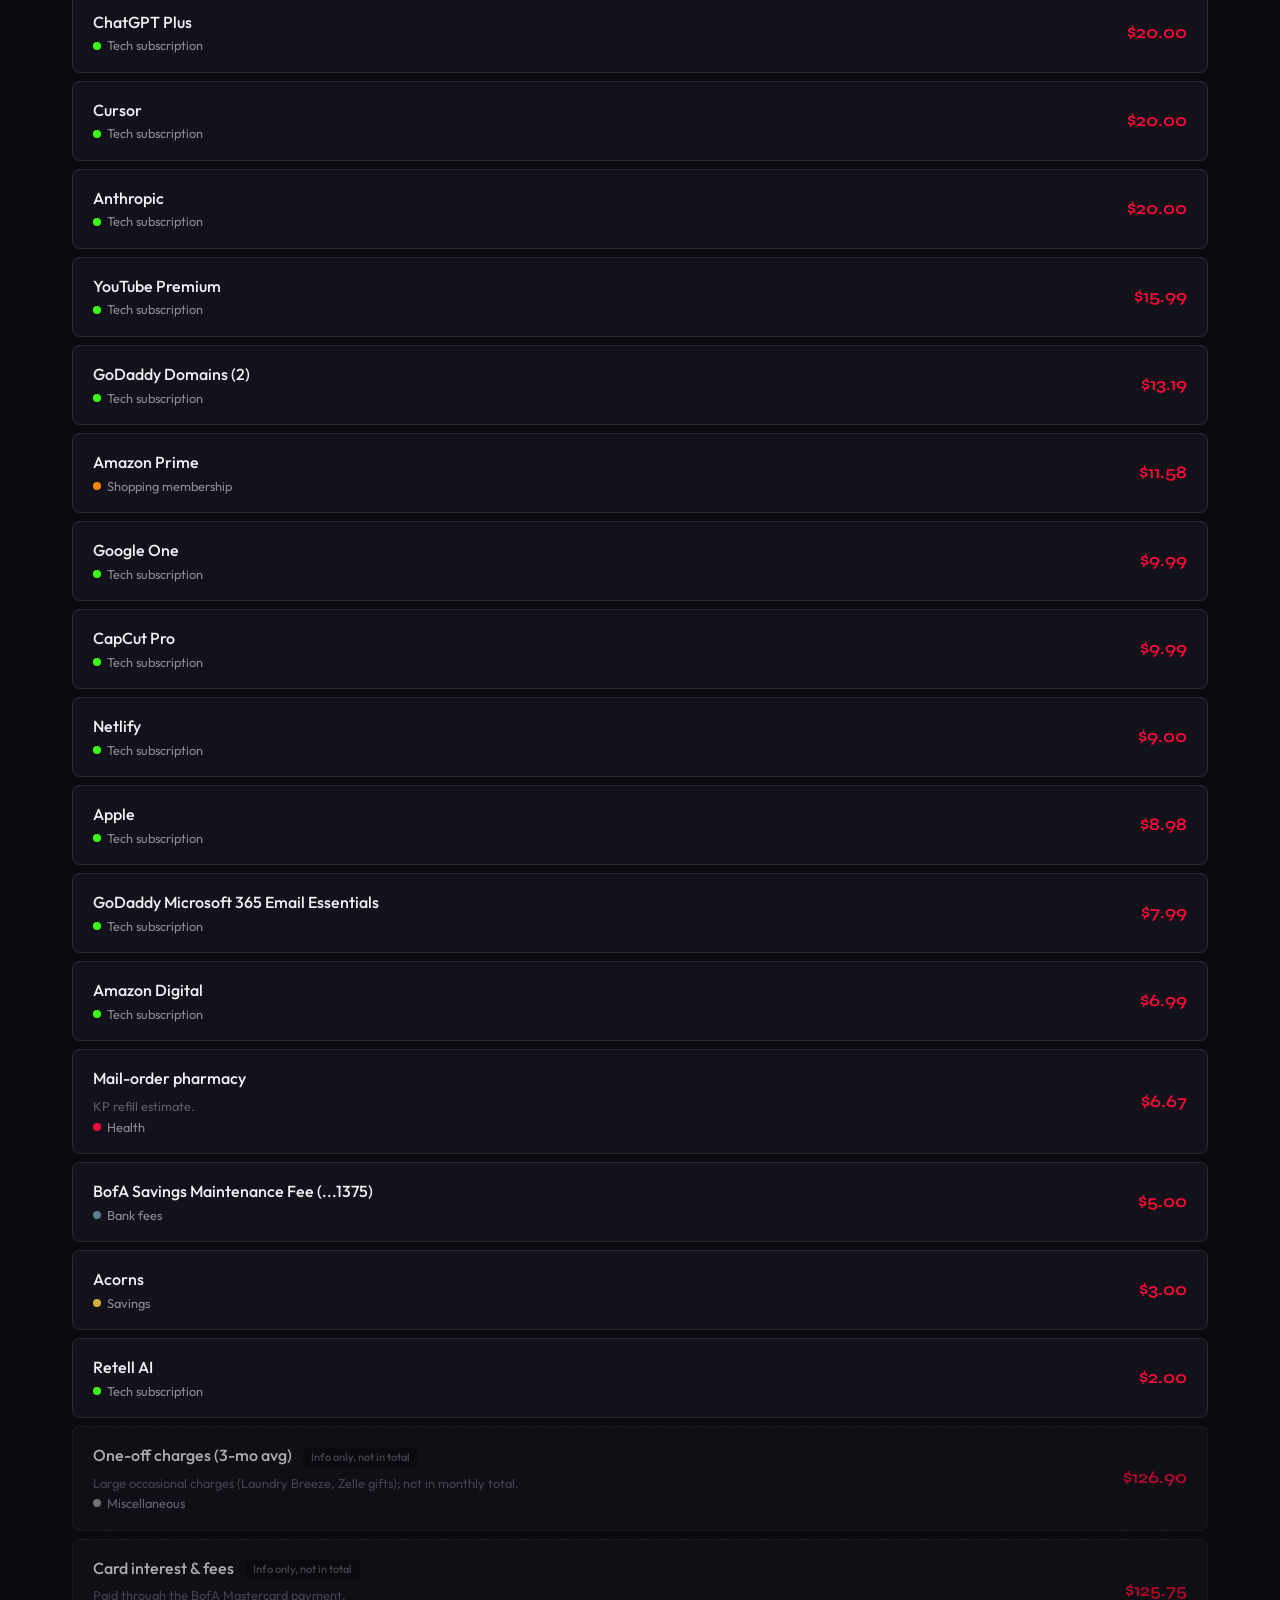
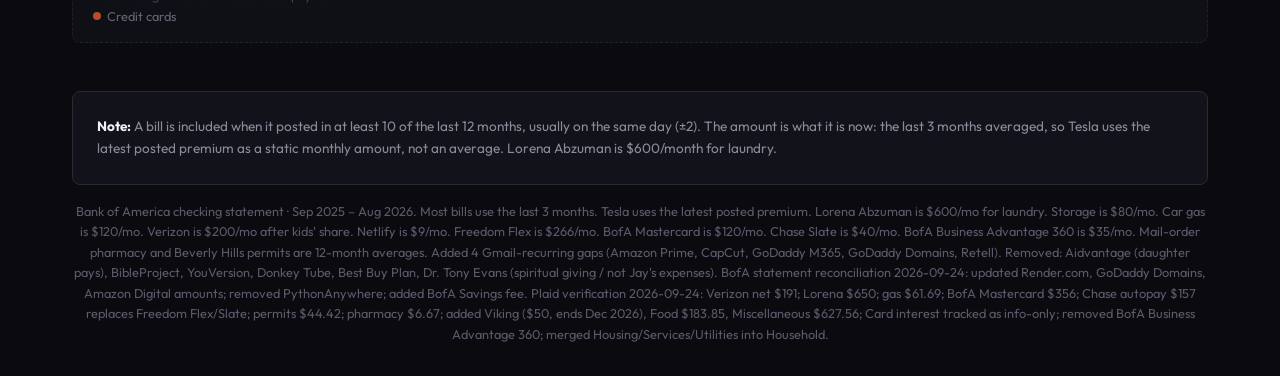
==== commit 363244d0: "Add merchant grouping to Misc tab (display-only) - Add merchantKey field to misc.json items for grou" ====
--- a/personal/expenses/index.html
+++ b/personal/expenses/index.html
@@ -73,9 +73,9 @@
 
     .summary-cards {
       display: grid;
-      grid-template-columns: repeat(auto-fit, minmax(180px, 1fr));
+      grid-template-columns: repeat(auto-fit, minmax(200px, 1fr));
       gap: 1rem;
-      margin-bottom: 1rem;
+      margin-bottom: 2rem;
     }
 
     .summary-card {
@@ -96,57 +96,65 @@
 
     .summary-card .value {
       font-family: 'Syne', sans-serif;
-      font-size: 1.8rem;
+      font-size: 2rem;
       font-weight: 700;
     }
 
     .summary-card .value.total { color: var(--accent-green); }
     .summary-card .value.count { color: var(--accent-yellow); }
     .summary-card .value.avg { color: var(--text-primary); }
-    .summary-card .value.income { color: #39ff14; }
-    .summary-card .value.net-negative { color: var(--accent-red); }
-    .summary-card .value.net-positive { color: var(--accent-green); }
-
-    .page-note {
+
+    .income-block {
       background: var(--bg-card);
       border: 1px solid var(--border);
-      border-radius: 8px;
-      padding: 1rem 1.25rem;
+      border-radius: 12px;
+      padding: 1.5rem;
       margin-bottom: 2rem;
-      font-size: 0.9rem;
-      color: var(--text-secondary);
-    }
-
-    .tabs {
-      display: flex;
-      gap: 0.5rem;
-      margin-bottom: 1.5rem;
-      border-bottom: 1px solid var(--border);
-      padding-bottom: 0.5rem;
-    }
-
-    .tab {
-      padding: 0.75rem 1.25rem;
-      background: transparent;
-      border: 1px solid var(--border);
-      border-radius: 8px 8px 0 0;
-      color: var(--text-secondary);
-      cursor: pointer;
-      font-family: 'Outfit', sans-serif;
-      font-size: 0.95rem;
-      transition: all 0.2s;
-      text-decoration: none;
-    }
-
-    .tab:hover { background: var(--bg-card); }
-    .tab.active {
-      background: var(--bg-card);
+    }
+
+    .income-block h3 {
+      font-family: 'Syne', sans-serif;
+      font-size: 1.1rem;
       color: var(--gold);
-      border-color: var(--gold);
-    }
-
-    .tab-content { display: none; }
-    .tab-content.active { display: block; }
+      margin-bottom: 1rem;
+    }
+
+    .income-grid {
+      display: grid;
+      grid-template-columns: repeat(auto-fit, minmax(180px, 1fr));
+      gap: 1rem;
+      margin-bottom: 1rem;
+    }
+
+    .income-item {
+      text-align: center;
+    }
+
+    .income-item .label {
+      font-size: 0.8rem;
+      color: var(--text-secondary);
+      text-transform: uppercase;
+      letter-spacing: 0.05em;
+      margin-bottom: 0.25rem;
+    }
+
+    .income-item .value {
+      font-family: 'Syne', sans-serif;
+      font-size: 1.5rem;
+      font-weight: 600;
+    }
+
+    .income-item .value.positive { color: var(--accent-green); }
+    .income-item .value.negative { color: var(--accent-red); }
+
+    .income-note {
+      font-size: 0.85rem;
+      color: var(--text-muted);
+      font-style: italic;
+      border-top: 1px solid var(--border);
+      padding-top: 1rem;
+      margin-top: 0.5rem;
+    }
 
     .section-title {
       font-family: 'Syne', sans-serif;
@@ -213,6 +221,38 @@
       color: var(--text-secondary);
     }
 
+    .tab-buttons {
+      display: flex;
+      gap: 0.5rem;
+      margin-bottom: 1rem;
+    }
+
+    .tab-btn {
+      background: var(--bg-card);
+      border: 1px solid var(--border);
+      border-radius: 8px;
+      padding: 0.75rem 1.5rem;
+      color: var(--text-secondary);
+      font-family: 'Outfit', sans-serif;
+      font-size: 0.9rem;
+      cursor: pointer;
+      transition: all 0.2s;
+    }
+
+    .tab-btn:hover {
+      background: var(--bg-card-hover);
+      color: var(--text-primary);
+    }
+
+    .tab-btn.active {
+      background: var(--bg-card-hover);
+      border-color: var(--accent-green);
+      color: var(--accent-green);
+    }
+
+    .tab-content { display: none; }
+    .tab-content.active { display: block; }
+
     .charges-list {
       display: flex;
       flex-direction: column;
@@ -232,32 +272,24 @@
     }
 
     .charge-item:hover { background: var(--bg-card-hover); }
-    .charge-item.info-only { opacity: 0.6; }
-
-    .charge-name {
-      font-weight: 500;
-      display: flex;
-      align-items: center;
-      gap: 0.5rem;
-      flex-wrap: wrap;
-    }
-
-    .badge {
-      font-size: 0.65rem;
-      padding: 0.15rem 0.4rem;
-      border-radius: 4px;
-      text-transform: uppercase;
-      font-weight: 600;
-    }
-
-    .badge.info-only {
-      background: var(--text-muted);
-      color: var(--bg-dark);
-    }
-
-    .badge.one-off {
-      background: #ff6b35;
-      color: #fff;
+
+    .charge-item.info-only {
+      opacity: 0.7;
+      border-style: dashed;
+    }
+
+    .charge-name { font-weight: 500; }
+
+    .charge-note {
+      font-size: 0.8rem;
+      color: var(--text-muted);
+      margin-top: 0.25rem;
+    }
+
+    .charge-end-date {
+      font-size: 0.75rem;
+      color: var(--accent-yellow);
+      margin-top: 0.25rem;
     }
 
     .charge-category {
@@ -272,18 +304,6 @@
       width: 8px;
       height: 8px;
       border-radius: 50%;
-    }
-
-    .charge-note {
-      font-size: 0.75rem;
-      color: var(--text-muted);
-      margin-top: 0.25rem;
-    }
-
-    .charge-end-date {
-      font-size: 0.75rem;
-      color: var(--accent-yellow);
-      margin-top: 0.25rem;
     }
 
     .charge-amount {
@@ -295,143 +315,238 @@
       min-width: 80px;
     }
 
-    .charge-item.info-only .charge-amount { color: var(--text-muted); }
+    .info-badge {
+      font-size: 0.7rem;
+      color: var(--text-muted);
+      background: var(--bg-dark);
+      padding: 0.15rem 0.5rem;
+      border-radius: 4px;
+      margin-left: 0.5rem;
+    }
 
     .misc-summary {
+      background: var(--bg-card);
+      border: 1px solid var(--border);
+      border-radius: 12px;
+      padding: 1.5rem;
+      margin-bottom: 1.5rem;
+    }
+
+    .misc-summary h3 {
+      font-family: 'Syne', sans-serif;
+      font-size: 1.1rem;
+      color: var(--gold);
+      margin-bottom: 1rem;
+    }
+
+    .misc-months {
       display: grid;
-      grid-template-columns: repeat(auto-fit, minmax(200px, 1fr));
+      grid-template-columns: repeat(auto-fit, minmax(140px, 1fr));
+      gap: 0.75rem;
+      margin-bottom: 1rem;
+    }
+
+    .misc-month {
+      background: var(--bg-dark);
+      border-radius: 8px;
+      padding: 0.75rem;
+      text-align: center;
+    }
+
+    .misc-month .month-label {
+      font-size: 0.75rem;
+      color: var(--text-secondary);
+      margin-bottom: 0.25rem;
+    }
+
+    .misc-month .month-label.partial {
+      color: var(--accent-yellow);
+    }
+
+    .misc-month .month-total {
+      font-family: 'Syne', sans-serif;
+      font-size: 1.1rem;
+      font-weight: 600;
+      color: var(--text-primary);
+    }
+
+    .misc-avg {
+      font-size: 0.9rem;
+      color: var(--text-secondary);
+      margin-bottom: 0.5rem;
+    }
+
+    .misc-method {
+      font-size: 0.8rem;
+      color: var(--text-muted);
+      font-style: italic;
+    }
+
+    .misc-table {
+      width: 100%;
+      border-collapse: collapse;
+    }
+
+    .misc-table th,
+    .misc-table td {
+      padding: 0.75rem;
+      text-align: left;
+      border-bottom: 1px solid var(--border);
+    }
+
+    .misc-table th {
+      font-size: 0.8rem;
+      color: var(--text-secondary);
+      text-transform: uppercase;
+      letter-spacing: 0.05em;
+      font-weight: 500;
+    }
+
+    .misc-table td {
+      font-size: 0.9rem;
+    }
+
+    .misc-table .amount {
+      font-family: 'Syne', sans-serif;
+      font-weight: 600;
+      color: var(--accent-red);
+    }
+
+    .misc-table .one-off-flag {
+      color: var(--accent-yellow);
+      margin-left: 0.25rem;
+    }
+
+    .misc-table .account {
+      color: var(--text-muted);
+      font-size: 0.8rem;
+    }
+
+    .merchant-group {
+      background: var(--bg-card);
+      border: 1px solid var(--border);
+      border-radius: 8px;
+      margin-bottom: 0.5rem;
+      overflow: hidden;
+    }
+
+    .merchant-group summary {
+      padding: 1rem;
+      cursor: pointer;
+      display: grid;
+      grid-template-columns: 1fr auto auto auto;
       gap: 1rem;
-      margin-bottom: 2rem;
-    }
-
-    .misc-stat {
+      align-items: center;
+      list-style: none;
+    }
+
+    .merchant-group summary::-webkit-details-marker { display: none; }
+
+    .merchant-group summary:hover { background: var(--bg-card-hover); }
+
+    .merchant-group[open] summary { border-bottom: 1px solid var(--border); }
+
+    .group-name {
+      font-weight: 500;
+      display: flex;
+      align-items: center;
+      gap: 0.5rem;
+    }
+
+    .group-name .expand-icon {
+      font-size: 0.8rem;
+      color: var(--text-muted);
+      transition: transform 0.2s;
+    }
+
+    .merchant-group[open] .expand-icon { transform: rotate(90deg); }
+
+    .group-count {
+      font-size: 0.8rem;
+      color: var(--text-secondary);
+      background: var(--bg-dark);
+      padding: 0.2rem 0.5rem;
+      border-radius: 4px;
+    }
+
+    .group-total {
+      font-family: 'Syne', sans-serif;
+      font-weight: 600;
+      color: var(--accent-red);
+    }
+
+    .group-avg {
+      font-size: 0.85rem;
+      color: var(--text-secondary);
+    }
+
+    .group-has-oneoff {
+      font-size: 0.7rem;
+      color: var(--accent-yellow);
+      margin-left: 0.25rem;
+    }
+
+    .group-items {
+      padding: 0.5rem 1rem 1rem;
+      background: var(--bg-dark);
+    }
+
+    .group-items table {
+      width: 100%;
+      font-size: 0.85rem;
+    }
+
+    .group-items th {
+      text-align: left;
+      color: var(--text-muted);
+      font-weight: 500;
+      padding: 0.5rem;
+      font-size: 0.75rem;
+      text-transform: uppercase;
+    }
+
+    .group-items td {
+      padding: 0.5rem;
+      border-top: 1px solid var(--border);
+    }
+
+    .group-items .raw-desc {
+      font-size: 0.75rem;
+      color: var(--text-muted);
+      margin-top: 0.25rem;
+      word-break: break-all;
+    }
+
+    .single-item {
       background: var(--bg-card);
       border: 1px solid var(--border);
       border-radius: 8px;
       padding: 1rem;
-    }
-
-    .misc-stat .label {
-      font-size: 0.8rem;
-      color: var(--text-secondary);
-      margin-bottom: 0.25rem;
-    }
-
-    .misc-stat .value {
-      font-family: 'Syne', sans-serif;
-      font-size: 1.3rem;
-      font-weight: 600;
-    }
-
-    .misc-stat .value.used { color: var(--accent-green); }
-    .misc-stat .note {
-      font-size: 0.75rem;
+      margin-bottom: 0.5rem;
+      display: grid;
+      grid-template-columns: 1fr auto auto;
+      gap: 1rem;
+      align-items: center;
+    }
+
+    .single-item:hover { background: var(--bg-card-hover); }
+
+    .single-item .merchant-name { font-weight: 500; }
+
+    .single-item .item-date {
+      font-size: 0.8rem;
       color: var(--text-muted);
-      margin-top: 0.25rem;
-    }
-
-    .month-breakdown {
-      display: grid;
-      grid-template-columns: repeat(auto-fit, minmax(150px, 1fr));
-      gap: 0.75rem;
-      margin-bottom: 2rem;
-    }
-
-    .month-item {
-      background: var(--bg-card);
-      border: 1px solid var(--border);
-      border-radius: 8px;
-      padding: 1rem;
-    }
-
-    .month-item.not-averaged { opacity: 0.6; }
-
-    .month-name {
-      font-size: 0.85rem;
-      color: var(--text-secondary);
-      margin-bottom: 0.25rem;
-    }
-
-    .month-total {
-      font-family: 'Syne', sans-serif;
-      font-size: 1.1rem;
-      font-weight: 600;
-      color: var(--text-primary);
-    }
-
-    .filter-row {
-      display: flex;
-      gap: 0.5rem;
-      margin-bottom: 1rem;
-      flex-wrap: wrap;
-    }
-
-    .filter-btn {
-      padding: 0.5rem 1rem;
-      background: var(--bg-card);
-      border: 1px solid var(--border);
-      border-radius: 6px;
-      color: var(--text-secondary);
-      cursor: pointer;
-      font-family: 'Outfit', sans-serif;
-      font-size: 0.85rem;
-      transition: all 0.2s;
-    }
-
-    .filter-btn:hover { border-color: var(--text-muted); }
-    .filter-btn.active {
-      background: var(--gold);
-      color: var(--bg-dark);
-      border-color: var(--gold);
-    }
-
-    .misc-items-list {
-      display: flex;
-      flex-direction: column;
-      gap: 0.4rem;
-    }
-
-    .misc-item {
-      background: var(--bg-card);
-      border: 1px solid var(--border);
-      border-radius: 6px;
-      padding: 0.75rem 1rem;
-      display: grid;
-      grid-template-columns: auto 1fr auto;
-      align-items: start;
-      gap: 0.75rem;
-      font-size: 0.9rem;
-    }
-
-    .misc-item.one-off { border-left: 3px solid #ff6b35; }
-
-    .misc-date {
-      color: var(--text-muted);
-      font-size: 0.8rem;
-      min-width: 80px;
-    }
-
-    .misc-merchant {
-      display: flex;
-      flex-direction: column;
-      gap: 0.25rem;
-    }
-
-    .misc-merchant-name {
-      display: flex;
-      align-items: center;
-      gap: 0.5rem;
-    }
-
-    .misc-note {
-      font-size: 0.75rem;
-      color: var(--text-muted);
-    }
-
-    .misc-amount {
+    }
+
+    .single-item .item-amount {
       font-family: 'Syne', sans-serif;
       font-weight: 600;
       color: var(--accent-red);
+    }
+
+    .single-item .item-avg {
+      font-size: 0.85rem;
+      color: var(--text-secondary);
     }
 
     .disclaimer {
@@ -456,8 +571,9 @@
     @media (max-width: 600px) {
       .container { padding: 1rem; }
       h1 { font-size: 1.8rem; }
-      .summary-cards { grid-template-columns: 1fr 1fr; }
-      .tabs { overflow-x: auto; }
+      .summary-cards { grid-template-columns: 1fr; }
+      .misc-table { font-size: 0.8rem; }
+      .misc-table th, .misc-table td { padding: 0.5rem; }
     }
   </style>
 </head>
@@ -475,39 +591,32 @@
     </header>
 
     <div class="summary-cards" id="summary"></div>
-    <div class="page-note">
-      Card purchases, interest and fees are counted where they're charged. Card payments are shown for reference only and aren't in the total.
+
+    <div class="income-block" id="income-block" style="display: none;"></div>
+
+    <h2 class="section-title">By Category</h2>
+    <div class="category-breakdown" id="categories"></div>
+
+    <h2 class="section-title">All Bills</h2>
+    <div class="tab-buttons">
+      <button class="tab-btn active" data-tab="bills">Bills</button>
+      <button class="tab-btn" data-tab="misc">Miscellaneous</button>
     </div>
 
-    <div class="tabs">
-      <button class="tab active" data-tab="bills">Bills</button>
-      <button class="tab" data-tab="misc">Miscellaneous</button>
-      <a href="/personal/rental/" class="tab">Rental →</a>
-    </div>
-
-    <div id="bills-tab" class="tab-content active">
-      <h2 class="section-title">By Category</h2>
-      <div class="category-breakdown" id="categories"></div>
-
-      <h2 class="section-title">All Bills</h2>
+    <div class="tab-content active" id="tab-bills">
       <div class="charges-list" id="charges"></div>
     </div>
 
-    <div id="misc-tab" class="tab-content">
+    <div class="tab-content" id="tab-misc">
       <div class="misc-summary" id="misc-summary"></div>
-
-      <h2 class="section-title">By Month</h2>
-      <div class="month-breakdown" id="month-breakdown"></div>
-
-      <h2 class="section-title">All Items</h2>
-      <div class="filter-row" id="misc-filters"></div>
-      <div class="misc-items-list" id="misc-items"></div>
+      <div class="charges-list" id="misc-charges"></div>
     </div>
 
     <div class="disclaimer">
       <strong>Note:</strong> A bill is included when it posted in at least 10 of the last 12 months,
       usually on the same day (±2). The amount is what it is now: the last 3 months averaged,
       so Tesla uses the latest posted premium as a static monthly amount, not an average.
+      Lorena Abzuman is $600/month for laundry.
     </div>
     <p class="meta" id="meta"></p>
   </div>
@@ -515,7 +624,6 @@
   <script>
     (function() {
       const fmt = (n) => '$' + Number(n).toFixed(2).replace(/\B(?=(\d{3})+(?!\d))/g, ',');
-      const fmtSigned = (n) => (n >= 0 ? '+' : '') + fmt(n);
 
       const formatEndDate = (endDate) => {
         if (!endDate) return null;
@@ -524,33 +632,23 @@
         return `Ends ${months[parseInt(month, 10) - 1]} ${year}`;
       };
 
-      Promise.all([
-        fetch('/data/bills.json', { cache: 'no-store' }).then(r => r.ok ? r.json() : null),
-        fetch('/data/misc.json', { cache: 'no-store' }).then(r => r.ok ? r.json() : null).catch(() => null)
-      ]).then(([bills, misc]) => {
-        if (bills) renderBills(bills);
-        if (misc) renderMisc(misc);
-      }).catch(() => {
-        document.getElementById('charges').innerHTML =
-          '<p class="subtitle">Could not load bills.</p>';
-      });
-
-      document.querySelectorAll('.tab[data-tab]').forEach(tab => {
-        tab.addEventListener('click', () => {
-          document.querySelectorAll('.tab').forEach(t => t.classList.remove('active'));
-          document.querySelectorAll('.tab-content').forEach(c => c.classList.remove('active'));
-          tab.classList.add('active');
-          document.getElementById(tab.dataset.tab + '-tab').classList.add('active');
+      fetch('/data/bills.json', { cache: 'no-store' })
+        .then((r) => {
+          if (!r.ok) throw new Error('missing');
+          return r.json();
+        })
+        .then(render)
+        .catch(() => {
+          document.getElementById('charges').innerHTML =
+            '<p class="subtitle">Could not load bills.</p>';
         });
-      });
-
-      function renderBills(data) {
-        const { meta, income, charges, categories } = data;
-        const countedCharges = charges.filter(c => !c.infoOnly);
-        const total = countedCharges.reduce((sum, c) => sum + c.amount, 0);
-        const count = countedCharges.length;
-        const incomeAmt = income ? income.amount : 0;
-        const net = incomeAmt - total;
+
+      function render(data) {
+        const { meta, charges, categories, income } = data;
+        const activeCharges = charges.filter(c => !c.infoOnly);
+        const total = activeCharges.reduce((sum, c) => sum + c.amount, 0);
+        const count = activeCharges.length;
+        const avg = count ? total / count : 0;
 
         document.getElementById('summary').innerHTML = `
           <div class="summary-card">
@@ -558,16 +656,12 @@
             <div class="value total">${fmt(total)}</div>
           </div>
           <div class="summary-card">
-            <div class="label">Bills Counted</div>
+            <div class="label">Bills</div>
             <div class="value count">${count}</div>
           </div>
           <div class="summary-card">
-            <div class="label">Income</div>
-            <div class="value income">${fmt(incomeAmt)}</div>
-          </div>
-          <div class="summary-card">
-            <div class="label">Net</div>
-            <div class="value ${net >= 0 ? 'net-positive' : 'net-negative'}">${fmtSigned(net)}</div>
+            <div class="label">Avg per Bill</div>
+            <div class="value avg">${fmt(avg)}</div>
           </div>
           <div class="summary-card">
             <div class="label">Yearly Estimate</div>
@@ -575,8 +669,33 @@
           </div>
         `;
 
+        if (income) {
+          const net = income.amount - total;
+          const netClass = net >= 0 ? 'positive' : 'negative';
+          const incomeBlock = document.getElementById('income-block');
+          incomeBlock.style.display = 'block';
+          incomeBlock.innerHTML = `
+            <h3>Income vs Expenses</h3>
+            <div class="income-grid">
+              <div class="income-item">
+                <div class="label">Monthly Income</div>
+                <div class="value positive">${fmt(income.amount)}</div>
+              </div>
+              <div class="income-item">
+                <div class="label">Total Monthly Expenses</div>
+                <div class="value negative">${fmt(total)}</div>
+              </div>
+              <div class="income-item">
+                <div class="label">Net Left Each Month</div>
+                <div class="value ${netClass}">${net >= 0 ? '+' : ''}${fmt(net)}</div>
+              </div>
+            </div>
+            ${income.note ? `<div class="income-note">${income.note}</div>` : ''}
+          `;
+        }
+
         const catTotals = {};
-        countedCharges.forEach((c) => {
+        activeCharges.forEach((c) => {
           catTotals[c.category] = (catTotals[c.category] || 0) + c.amount;
         });
         const sortedCats = Object.entries(catTotals).sort((a, b) => b[1] - a[1]);
@@ -611,21 +730,27 @@
           const filtered = activeCategory
             ? charges.filter((c) => c.category === activeCategory)
             : charges;
-          const sorted = [...filtered].sort((a, b) => b.amount - a.amount);
+          const sorted = [...filtered].sort((a, b) => {
+            if (a.infoOnly && !b.infoOnly) return 1;
+            if (!a.infoOnly && b.infoOnly) return -1;
+            return b.amount - a.amount;
+          });
           document.getElementById('charges').innerHTML = sorted.map((c) => {
             const cat = categories[c.category] || { label: c.category, color: '#888' };
-            const infoOnlyBadge = c.infoOnly ? '<span class="badge info-only">Not in total</span>' : '';
             const endDateStr = formatEndDate(c.endDate);
             return `
               <div class="charge-item ${c.infoOnly ? 'info-only' : ''}">
                 <div>
-                  <div class="charge-name">${c.name} ${infoOnlyBadge}</div>
+                  <div class="charge-name">
+                    ${c.name}
+                    ${c.infoOnly ? '<span class="info-badge">Info only, not in total</span>' : ''}
+                  </div>
+                  ${c.note ? `<div class="charge-note">${c.note}</div>` : ''}
+                  ${endDateStr ? `<div class="charge-end-date">${endDateStr}</div>` : ''}
                   <div class="charge-category">
                     <span class="dot" style="background: ${cat.color}"></span>
                     ${cat.label}
                   </div>
-                  ${c.note ? `<div class="charge-note">${c.note}</div>` : ''}
-                  ${endDateStr ? `<div class="charge-end-date">${endDateStr}</div>` : ''}
                 </div>
                 <div class="charge-amount">${fmt(c.amount)}</div>
               </div>
@@ -637,84 +762,137 @@
         renderCharges();
         document.getElementById('meta').textContent =
           `${meta.source} · ${meta.period}. ${meta.note}`;
+
+        setupTabs();
+        loadMiscData();
       }
 
+      function setupTabs() {
+        document.querySelectorAll('.tab-btn').forEach(btn => {
+          btn.addEventListener('click', () => {
+            document.querySelectorAll('.tab-btn').forEach(b => b.classList.remove('active'));
+            document.querySelectorAll('.tab-content').forEach(c => c.classList.remove('active'));
+            btn.classList.add('active');
+            document.getElementById('tab-' + btn.dataset.tab).classList.add('active');
+          });
+        });
+      }
+
+      function loadMiscData() {
+        fetch('/data/misc.json', { cache: 'no-store' })
+          .then(r => {
+            if (!r.ok) throw new Error('missing');
+            return r.json();
+          })
+          .then(renderMisc)
+          .catch(() => {
+            document.getElementById('misc-summary').innerHTML =
+              '<p class="subtitle">Miscellaneous data not available.</p>';
+          });
+      }
+
       function renderMisc(data) {
-        const { averageMonthly, averageMonthlyExOneOffs, recommended, months, items } = data;
-        const oneOffItems = items.filter(i => i.oneOff);
-        const regularItems = items.filter(i => !i.oneOff);
+        const { months, items, averageMonthly, averageMonthlyExOneOffs, method } = data;
+        const DIVISOR = 2.7667;
 
         document.getElementById('misc-summary').innerHTML = `
-          <div class="misc-stat">
-            <div class="label">With one-offs</div>
-            <div class="value">${fmt(averageMonthly)}/mo</div>
+          <h3>Monthly Totals</h3>
+          <div class="misc-months">
+            ${months.map(m => `
+              <div class="misc-month">
+                <div class="month-label ${m.inAverage ? '' : 'partial'}">${m.month}${m.inAverage ? '' : ' (partial)'}</div>
+                <div class="month-total">${fmt(m.total)}</div>
+              </div>
+            `).join('')}
           </div>
-          <div class="misc-stat">
-            <div class="label">Without one-offs</div>
-            <div class="value ${recommended === 'averageMonthlyExOneOffs' ? 'used' : ''}">${fmt(averageMonthlyExOneOffs)}/mo</div>
-            ${recommended === 'averageMonthlyExOneOffs' ? '<div class="note">Used in the total</div>' : ''}
+          <div class="misc-avg">
+            Average <strong>${fmt(averageMonthly)}/mo</strong> with one-offs,
+            <strong>${fmt(averageMonthlyExOneOffs)}/mo</strong> without
           </div>
-          <div class="misc-stat">
-            <div class="label">Total items</div>
-            <div class="value">${items.length}</div>
-          </div>
-          <div class="misc-stat">
-            <div class="label">One-off items</div>
-            <div class="value">${oneOffItems.length}</div>
-            <div class="note">${fmt(oneOffItems.reduce((s, i) => s + i.amount, 0))} total</div>
-          </div>
+          <div class="misc-method">${method}</div>
         `;
 
-        document.getElementById('month-breakdown').innerHTML = months.map(m => `
-          <div class="month-item ${m.inAverage ? '' : 'not-averaged'}">
-            <div class="month-name">${m.month}</div>
-            <div class="month-total">${fmt(m.total)}</div>
-            ${!m.inAverage ? '<div style="font-size:0.7rem;color:var(--text-muted)">Not averaged</div>' : ''}
-          </div>
-        `).join('');
-
-        let filterMode = 'all';
-
-        function renderMiscFilters() {
-          document.getElementById('misc-filters').innerHTML = `
-            <button class="filter-btn ${filterMode === 'all' ? 'active' : ''}" data-filter="all">All (${items.length})</button>
-            <button class="filter-btn ${filterMode === 'oneoff' ? 'active' : ''}" data-filter="oneoff">One-offs (${oneOffItems.length})</button>
-            <button class="filter-btn ${filterMode === 'regular' ? 'active' : ''}" data-filter="regular">Regular (${regularItems.length})</button>
-          `;
-
-          document.querySelectorAll('.filter-btn').forEach(btn => {
-            btn.addEventListener('click', () => {
-              filterMode = btn.dataset.filter;
-              renderMiscFilters();
-              renderMiscItems();
-            });
-          });
-        }
-
-        function renderMiscItems() {
-          let filtered = items;
-          if (filterMode === 'oneoff') filtered = oneOffItems;
-          else if (filterMode === 'regular') filtered = regularItems;
-
-          const sorted = [...filtered].sort((a, b) => new Date(b.date) - new Date(a.date));
-
-          document.getElementById('misc-items').innerHTML = sorted.map(item => `
-            <div class="misc-item ${item.oneOff ? 'one-off' : ''}">
-              <div class="misc-date">${item.date}</div>
-              <div class="misc-merchant">
-                <div class="misc-merchant-name">
-                  ${item.merchant}
-                  ${item.oneOff ? '<span class="badge one-off">One-off</span>' : ''}
+        // Group items by merchantKey
+        const groups = {};
+        items.forEach(item => {
+          const key = item.merchantKey || item.merchant;
+          if (!groups[key]) {
+            groups[key] = { name: key, items: [], total: 0, hasOneOff: false };
+          }
+          groups[key].items.push(item);
+          groups[key].total += item.amount;
+          if (item.oneOff) groups[key].hasOneOff = true;
+        });
+
+        // Sort groups by total descending
+        const sortedGroups = Object.values(groups).sort((a, b) => b.total - a.total);
+
+        // Render grouped view
+        let html = '';
+        sortedGroups.forEach(group => {
+          const avg = group.total / DIVISOR;
+          const sortedItems = [...group.items].sort((a, b) => new Date(b.date) - new Date(a.date));
+
+          if (group.items.length === 1) {
+            // Single item - render as simple row
+            const item = group.items[0];
+            html += `
+              <div class="single-item">
+                <div>
+                  <div class="merchant-name">
+                    ${group.name}
+                    ${item.oneOff ? '<span class="one-off-flag" title="One-off charge">&#9873;</span>' : ''}
+                  </div>
+                  <div class="item-date">${item.date} · ${item.account}</div>
                 </div>
-                ${item.note ? `<div class="misc-note">${item.note}</div>` : ''}
+                <div class="item-amount">${fmt(item.amount)}</div>
+                <div class="item-avg">${fmt(avg)}/mo</div>
               </div>
-              <div class="misc-amount">${fmt(item.amount)}</div>
-            </div>
-          `).join('');
-        }
-
-        renderMiscFilters();
-        renderMiscItems();
+            `;
+          } else {
+            // Multiple items - render as expandable group
+            html += `
+              <details class="merchant-group">
+                <summary>
+                  <div class="group-name">
+                    <span class="expand-icon">▶</span>
+                    ${group.name}
+                    ${group.hasOneOff ? '<span class="group-has-oneoff" title="Contains one-off charge(s)">★</span>' : ''}
+                  </div>
+                  <div class="group-count">${group.items.length} charges</div>
+                  <div class="group-total">${fmt(group.total)}</div>
+                  <div class="group-avg">${fmt(avg)}/mo</div>
+                </summary>
+                <div class="group-items">
+                  <table>
+                    <thead>
+                      <tr>
+                        <th>Date</th>
+                        <th>Amount</th>
+                        <th>Account</th>
+                      </tr>
+                    </thead>
+                    <tbody>
+                      ${sortedItems.map(item => `
+                        <tr>
+                          <td>
+                            ${item.date}
+                            ${item.oneOff ? '<span class="one-off-flag" title="One-off charge">&#9873;</span>' : ''}
+                            <div class="raw-desc">${item.description || item.merchant}</div>
+                          </td>
+                          <td class="amount">${fmt(item.amount)}</td>
+                          <td class="account">${item.account}</td>
+                        </tr>
+                      `).join('')}
+                    </tbody>
+                  </table>
+                </div>
+              </details>
+            `;
+          }
+        });
+
+        document.getElementById('misc-charges').innerHTML = html;
       }
     })();
   </script>
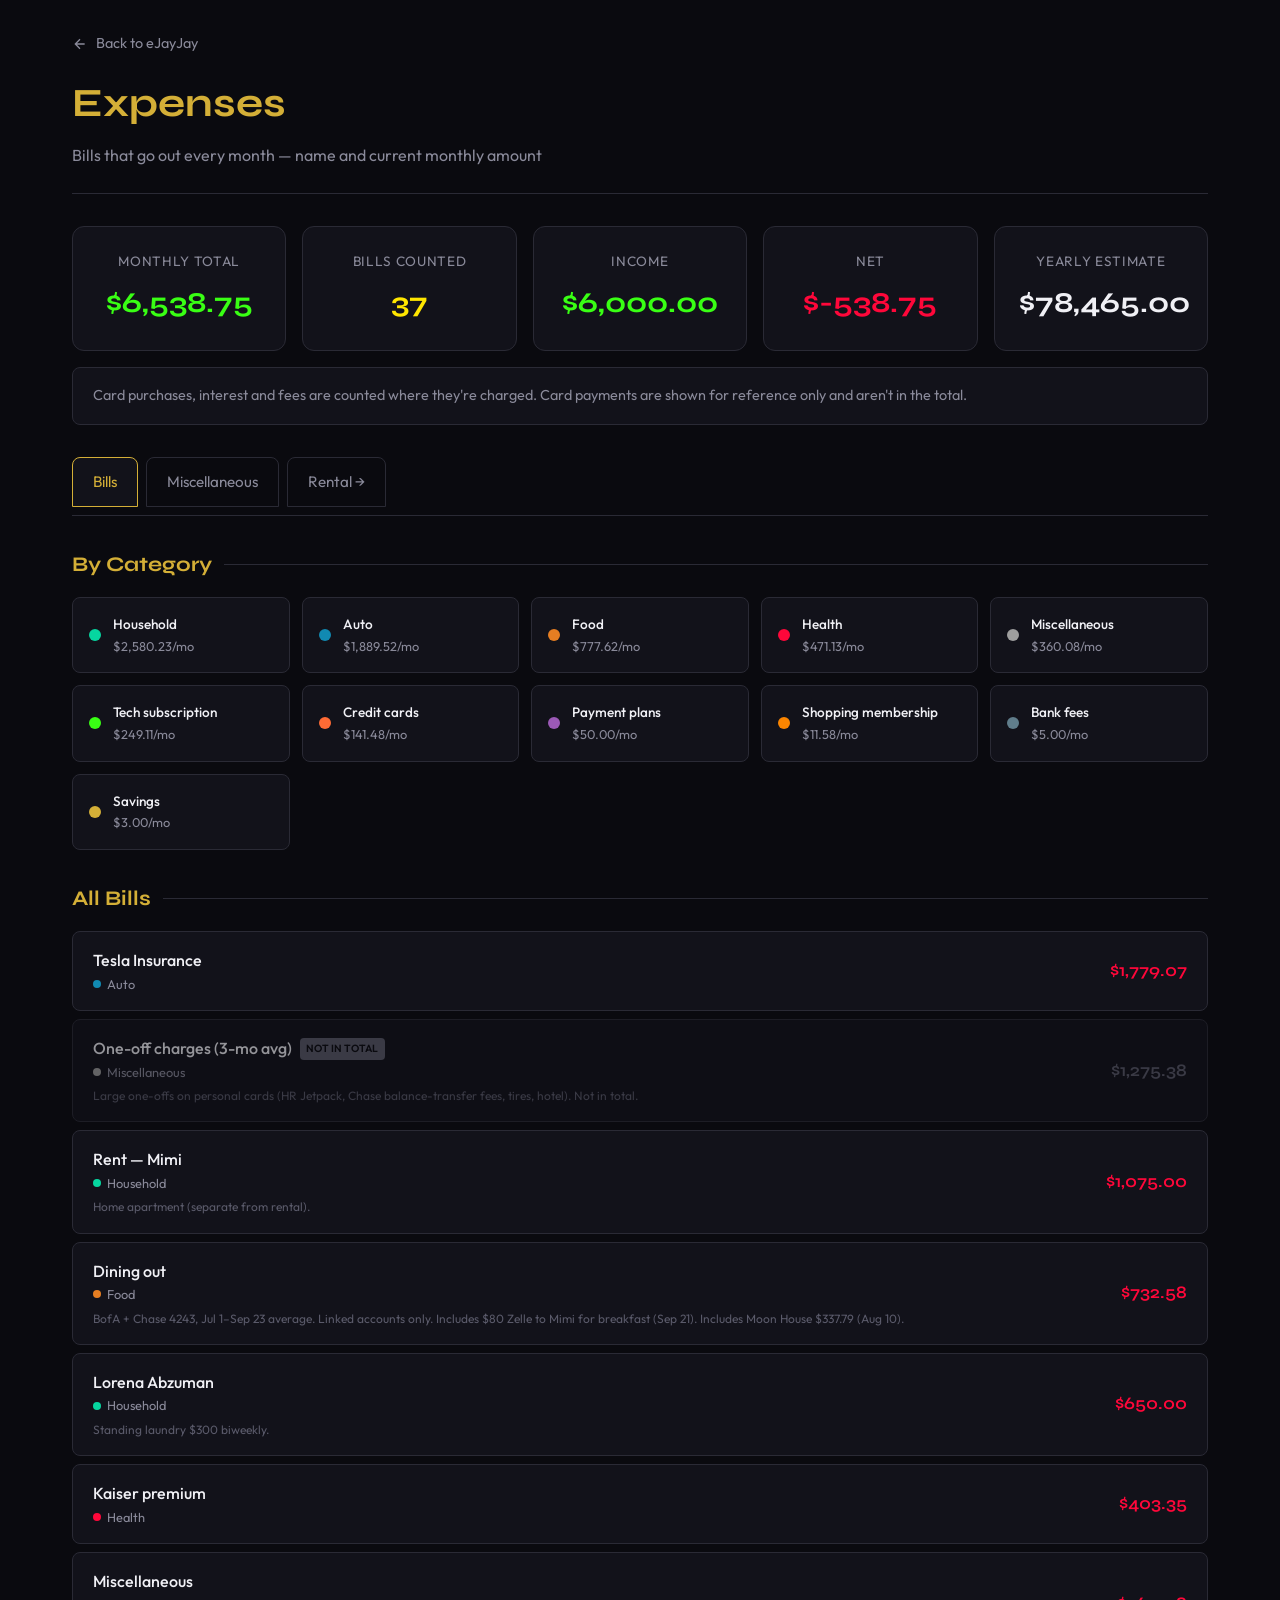
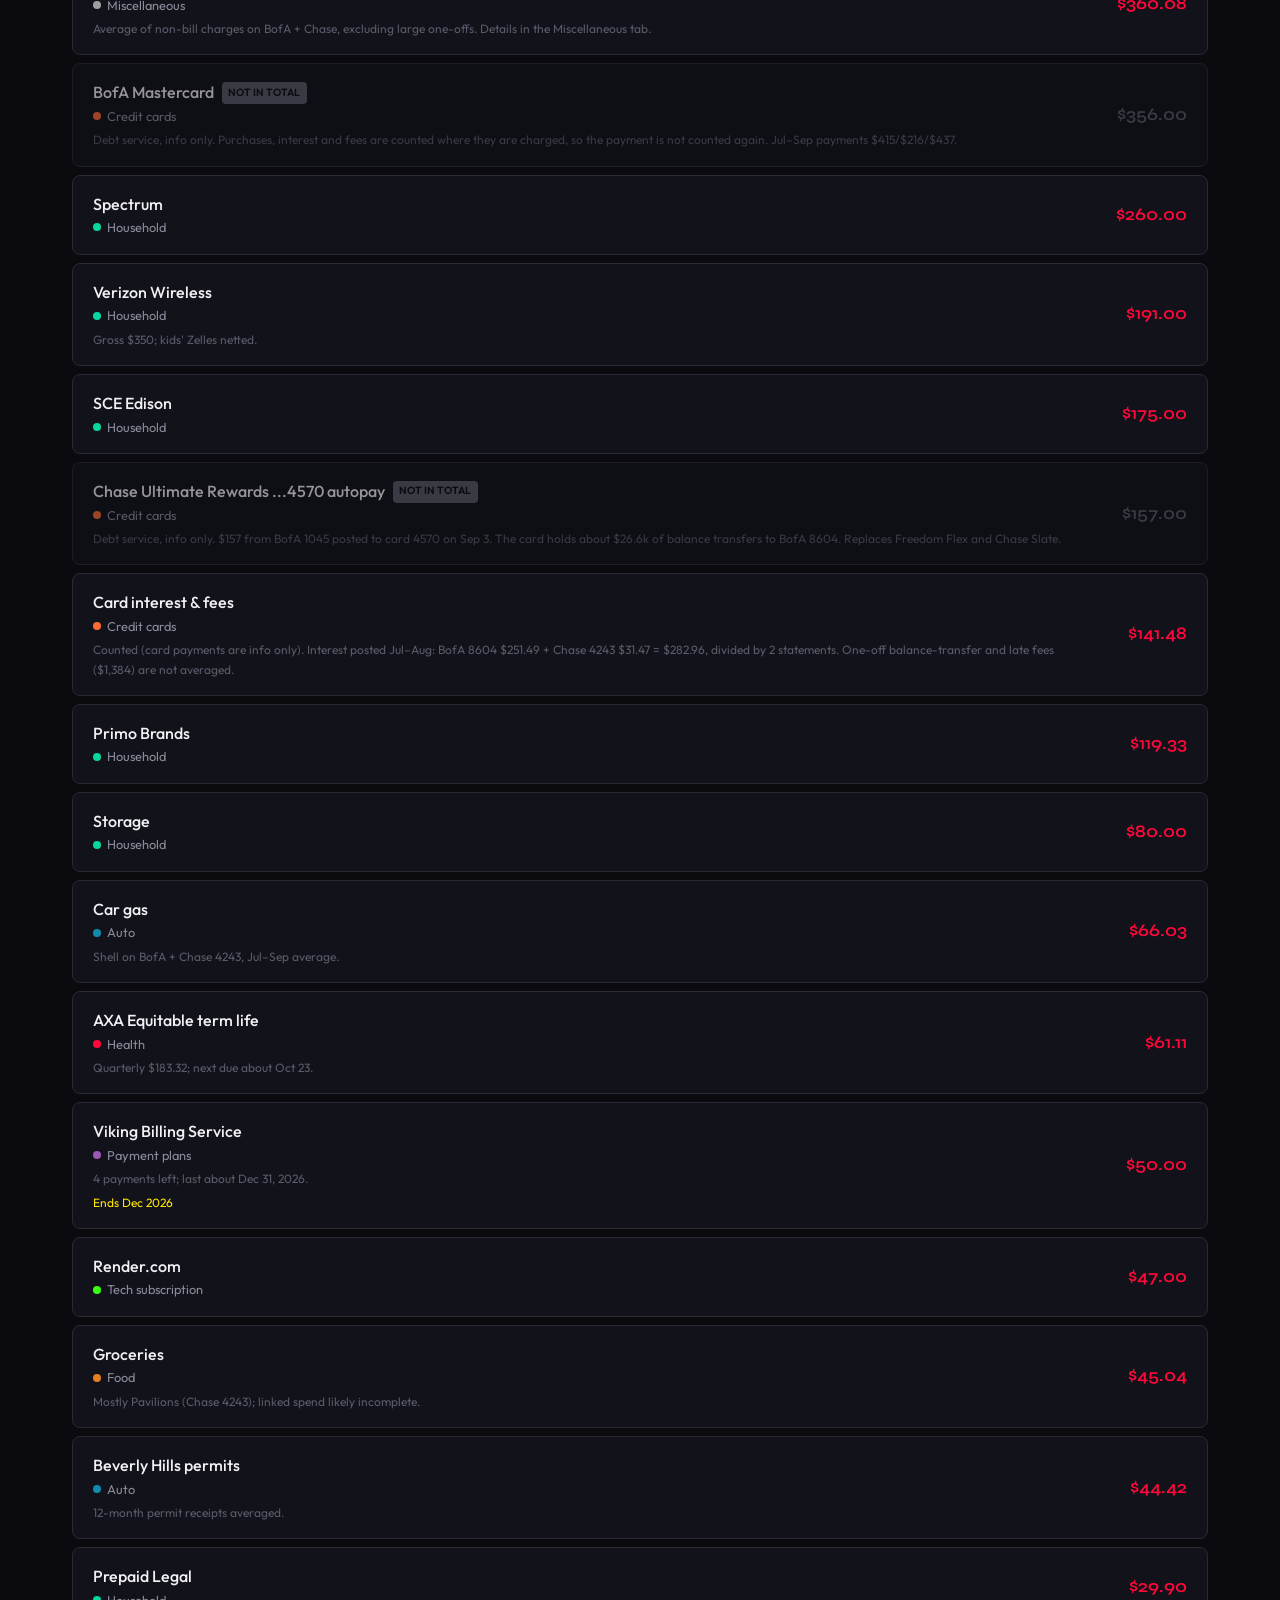
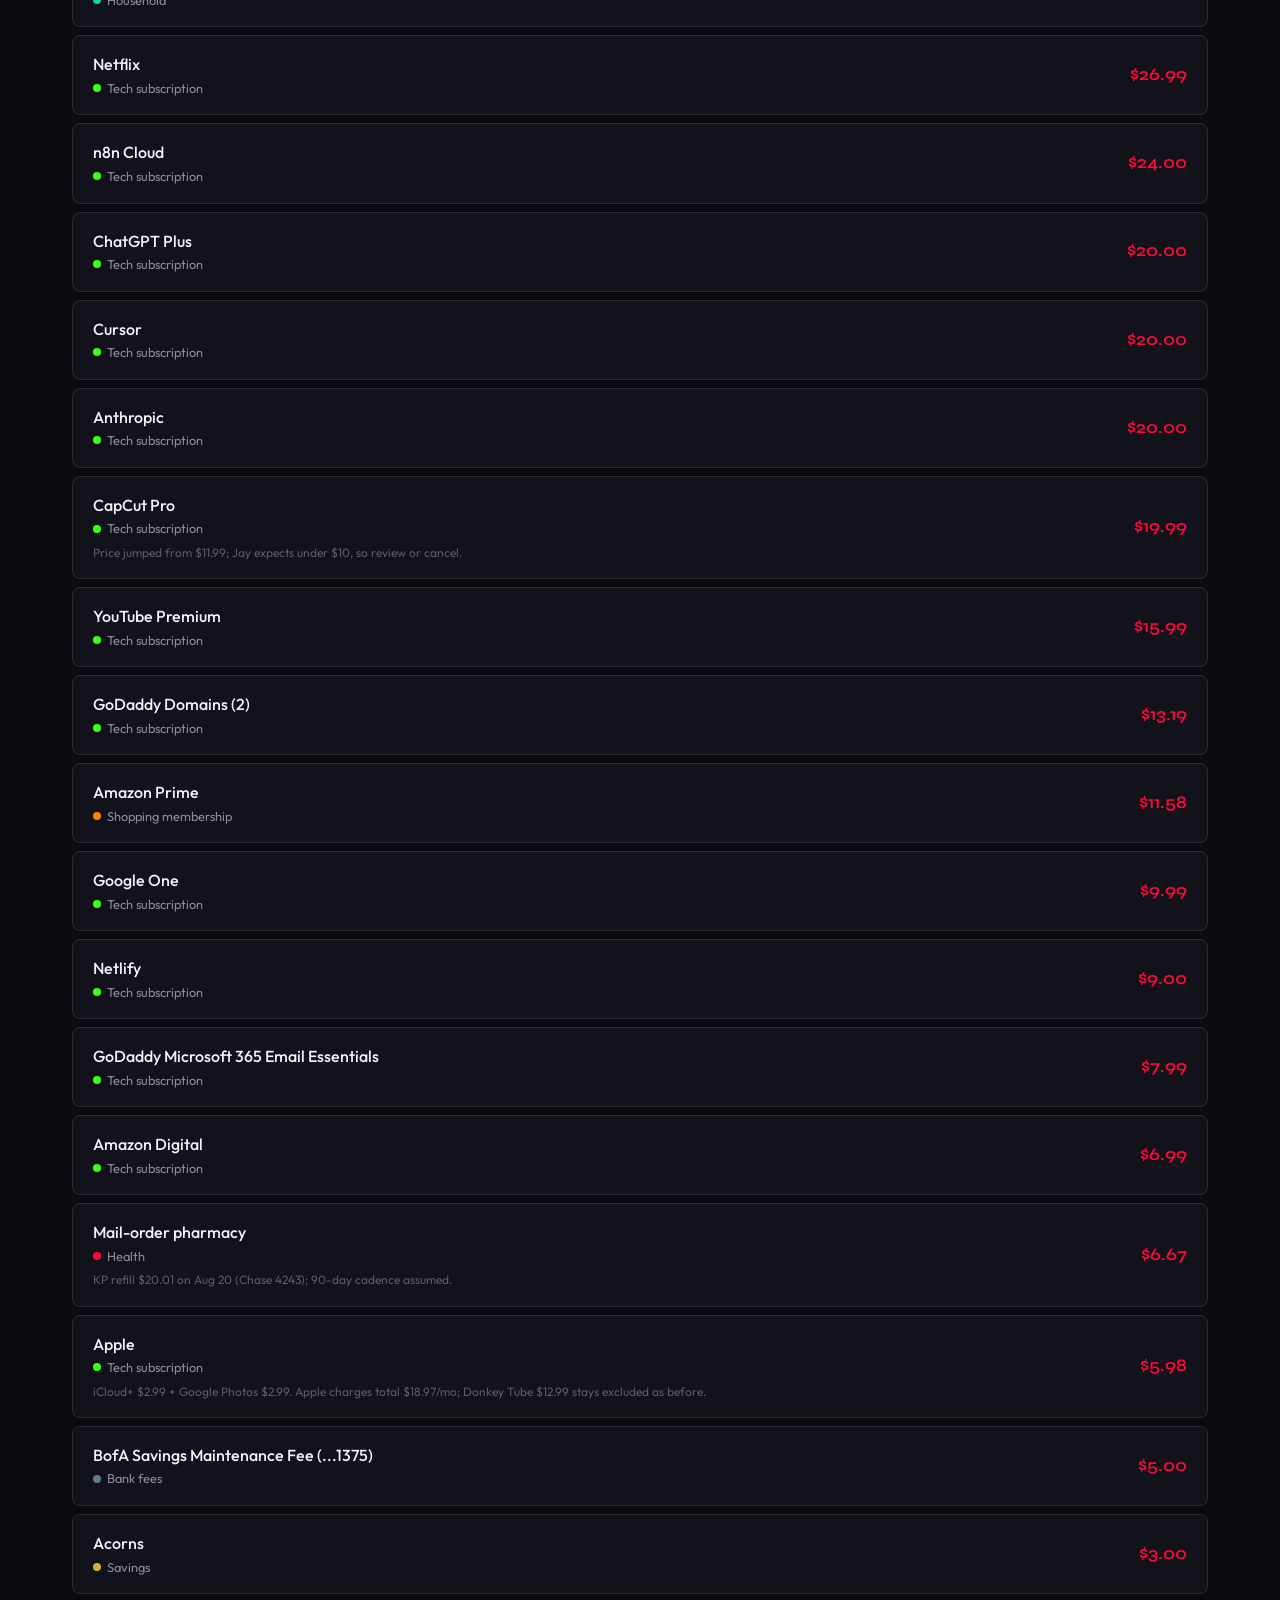
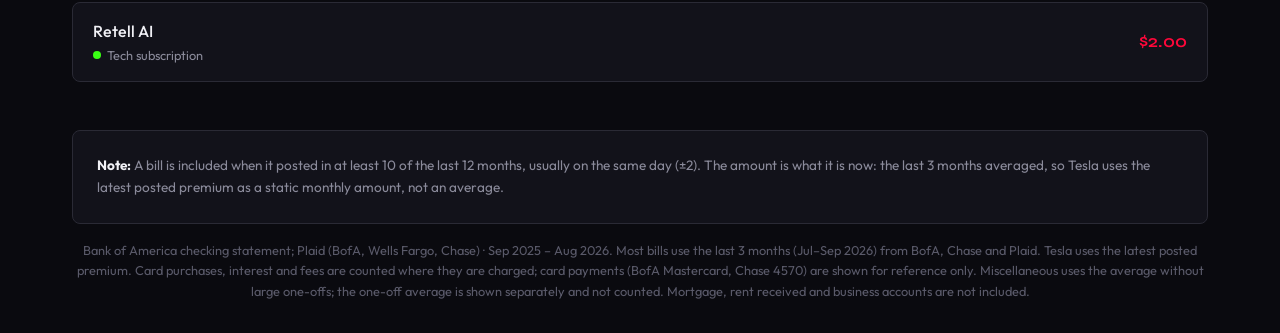
==== commit 4951c485: "AC unit, Dining reclass, Misc merchant grouping Changes: 1. AC unit (rental):    - Removed Chase Sla" ====
--- a/personal/expenses/index.html
+++ b/personal/expenses/index.html
@@ -73,9 +73,9 @@
 
     .summary-cards {
       display: grid;
-      grid-template-columns: repeat(auto-fit, minmax(200px, 1fr));
+      grid-template-columns: repeat(auto-fit, minmax(180px, 1fr));
       gap: 1rem;
-      margin-bottom: 2rem;
+      margin-bottom: 1rem;
     }
 
     .summary-card {
@@ -96,65 +96,57 @@
 
     .summary-card .value {
       font-family: 'Syne', sans-serif;
-      font-size: 2rem;
+      font-size: 1.8rem;
       font-weight: 700;
     }
 
     .summary-card .value.total { color: var(--accent-green); }
     .summary-card .value.count { color: var(--accent-yellow); }
     .summary-card .value.avg { color: var(--text-primary); }
-
-    .income-block {
-      background: var(--bg-card);
-      border: 1px solid var(--border);
-      border-radius: 12px;
-      padding: 1.5rem;
+    .summary-card .value.income { color: #39ff14; }
+    .summary-card .value.net-negative { color: var(--accent-red); }
+    .summary-card .value.net-positive { color: var(--accent-green); }
+
+    .page-note {
+      background: var(--bg-card);
+      border: 1px solid var(--border);
+      border-radius: 8px;
+      padding: 1rem 1.25rem;
       margin-bottom: 2rem;
-    }
-
-    .income-block h3 {
-      font-family: 'Syne', sans-serif;
-      font-size: 1.1rem;
+      font-size: 0.9rem;
+      color: var(--text-secondary);
+    }
+
+    .tabs {
+      display: flex;
+      gap: 0.5rem;
+      margin-bottom: 1.5rem;
+      border-bottom: 1px solid var(--border);
+      padding-bottom: 0.5rem;
+    }
+
+    .tab {
+      padding: 0.75rem 1.25rem;
+      background: transparent;
+      border: 1px solid var(--border);
+      border-radius: 8px 8px 0 0;
+      color: var(--text-secondary);
+      cursor: pointer;
+      font-family: 'Outfit', sans-serif;
+      font-size: 0.95rem;
+      transition: all 0.2s;
+      text-decoration: none;
+    }
+
+    .tab:hover { background: var(--bg-card); }
+    .tab.active {
+      background: var(--bg-card);
       color: var(--gold);
-      margin-bottom: 1rem;
-    }
-
-    .income-grid {
-      display: grid;
-      grid-template-columns: repeat(auto-fit, minmax(180px, 1fr));
-      gap: 1rem;
-      margin-bottom: 1rem;
-    }
-
-    .income-item {
-      text-align: center;
-    }
-
-    .income-item .label {
-      font-size: 0.8rem;
-      color: var(--text-secondary);
-      text-transform: uppercase;
-      letter-spacing: 0.05em;
-      margin-bottom: 0.25rem;
-    }
-
-    .income-item .value {
-      font-family: 'Syne', sans-serif;
-      font-size: 1.5rem;
-      font-weight: 600;
-    }
-
-    .income-item .value.positive { color: var(--accent-green); }
-    .income-item .value.negative { color: var(--accent-red); }
-
-    .income-note {
-      font-size: 0.85rem;
-      color: var(--text-muted);
-      font-style: italic;
-      border-top: 1px solid var(--border);
-      padding-top: 1rem;
-      margin-top: 0.5rem;
-    }
+      border-color: var(--gold);
+    }
+
+    .tab-content { display: none; }
+    .tab-content.active { display: block; }
 
     .section-title {
       font-family: 'Syne', sans-serif;
@@ -220,38 +212,6 @@
       font-size: 0.8rem;
       color: var(--text-secondary);
     }
-
-    .tab-buttons {
-      display: flex;
-      gap: 0.5rem;
-      margin-bottom: 1rem;
-    }
-
-    .tab-btn {
-      background: var(--bg-card);
-      border: 1px solid var(--border);
-      border-radius: 8px;
-      padding: 0.75rem 1.5rem;
-      color: var(--text-secondary);
-      font-family: 'Outfit', sans-serif;
-      font-size: 0.9rem;
-      cursor: pointer;
-      transition: all 0.2s;
-    }
-
-    .tab-btn:hover {
-      background: var(--bg-card-hover);
-      color: var(--text-primary);
-    }
-
-    .tab-btn.active {
-      background: var(--bg-card-hover);
-      border-color: var(--accent-green);
-      color: var(--accent-green);
-    }
-
-    .tab-content { display: none; }
-    .tab-content.active { display: block; }
 
     .charges-list {
       display: flex;
@@ -272,16 +232,50 @@
     }
 
     .charge-item:hover { background: var(--bg-card-hover); }
-
-    .charge-item.info-only {
-      opacity: 0.7;
-      border-style: dashed;
-    }
-
-    .charge-name { font-weight: 500; }
+    .charge-item.info-only { opacity: 0.6; }
+
+    .charge-name {
+      font-weight: 500;
+      display: flex;
+      align-items: center;
+      gap: 0.5rem;
+      flex-wrap: wrap;
+    }
+
+    .badge {
+      font-size: 0.65rem;
+      padding: 0.15rem 0.4rem;
+      border-radius: 4px;
+      text-transform: uppercase;
+      font-weight: 600;
+    }
+
+    .badge.info-only {
+      background: var(--text-muted);
+      color: var(--bg-dark);
+    }
+
+    .badge.one-off {
+      background: #ff6b35;
+      color: #fff;
+    }
+
+    .charge-category {
+      font-size: 0.8rem;
+      color: var(--text-secondary);
+      display: flex;
+      align-items: center;
+      gap: 0.4rem;
+    }
+
+    .charge-category .dot {
+      width: 8px;
+      height: 8px;
+      border-radius: 50%;
+    }
 
     .charge-note {
-      font-size: 0.8rem;
+      font-size: 0.75rem;
       color: var(--text-muted);
       margin-top: 0.25rem;
     }
@@ -290,20 +284,6 @@
       font-size: 0.75rem;
       color: var(--accent-yellow);
       margin-top: 0.25rem;
-    }
-
-    .charge-category {
-      font-size: 0.8rem;
-      color: var(--text-secondary);
-      display: flex;
-      align-items: center;
-      gap: 0.4rem;
-    }
-
-    .charge-category .dot {
-      width: 8px;
-      height: 8px;
-      border-radius: 50%;
     }
 
     .charge-amount {
@@ -315,128 +295,161 @@
       min-width: 80px;
     }
 
-    .info-badge {
-      font-size: 0.7rem;
+    .charge-item.info-only .charge-amount { color: var(--text-muted); }
+
+    .misc-summary {
+      display: grid;
+      grid-template-columns: repeat(auto-fit, minmax(200px, 1fr));
+      gap: 1rem;
+      margin-bottom: 2rem;
+    }
+
+    .misc-stat {
+      background: var(--bg-card);
+      border: 1px solid var(--border);
+      border-radius: 8px;
+      padding: 1rem;
+    }
+
+    .misc-stat .label {
+      font-size: 0.8rem;
+      color: var(--text-secondary);
+      margin-bottom: 0.25rem;
+    }
+
+    .misc-stat .value {
+      font-family: 'Syne', sans-serif;
+      font-size: 1.3rem;
+      font-weight: 600;
+    }
+
+    .misc-stat .value.used { color: var(--accent-green); }
+    .misc-stat .note {
+      font-size: 0.75rem;
       color: var(--text-muted);
-      background: var(--bg-dark);
-      padding: 0.15rem 0.5rem;
-      border-radius: 4px;
-      margin-left: 0.5rem;
-    }
-
-    .misc-summary {
-      background: var(--bg-card);
-      border: 1px solid var(--border);
-      border-radius: 12px;
-      padding: 1.5rem;
-      margin-bottom: 1.5rem;
-    }
-
-    .misc-summary h3 {
-      font-family: 'Syne', sans-serif;
-      font-size: 1.1rem;
-      color: var(--gold);
-      margin-bottom: 1rem;
-    }
-
-    .misc-months {
+      margin-top: 0.25rem;
+    }
+
+    .month-breakdown {
       display: grid;
-      grid-template-columns: repeat(auto-fit, minmax(140px, 1fr));
+      grid-template-columns: repeat(auto-fit, minmax(150px, 1fr));
       gap: 0.75rem;
-      margin-bottom: 1rem;
-    }
-
-    .misc-month {
-      background: var(--bg-dark);
+      margin-bottom: 2rem;
+    }
+
+    .month-item {
+      background: var(--bg-card);
+      border: 1px solid var(--border);
       border-radius: 8px;
-      padding: 0.75rem;
-      text-align: center;
-    }
-
-    .misc-month .month-label {
-      font-size: 0.75rem;
+      padding: 1rem;
+    }
+
+    .month-item.not-averaged { opacity: 0.6; }
+
+    .month-name {
+      font-size: 0.85rem;
       color: var(--text-secondary);
       margin-bottom: 0.25rem;
     }
 
-    .misc-month .month-label.partial {
-      color: var(--accent-yellow);
-    }
-
-    .misc-month .month-total {
+    .month-total {
       font-family: 'Syne', sans-serif;
       font-size: 1.1rem;
       font-weight: 600;
       color: var(--text-primary);
     }
 
-    .misc-avg {
+    .filter-row {
+      display: flex;
+      gap: 0.5rem;
+      margin-bottom: 1rem;
+      flex-wrap: wrap;
+    }
+
+    .filter-btn {
+      padding: 0.5rem 1rem;
+      background: var(--bg-card);
+      border: 1px solid var(--border);
+      border-radius: 6px;
+      color: var(--text-secondary);
+      cursor: pointer;
+      font-family: 'Outfit', sans-serif;
+      font-size: 0.85rem;
+      transition: all 0.2s;
+    }
+
+    .filter-btn:hover { border-color: var(--text-muted); }
+    .filter-btn.active {
+      background: var(--gold);
+      color: var(--bg-dark);
+      border-color: var(--gold);
+    }
+
+    .misc-items-list {
+      display: flex;
+      flex-direction: column;
+      gap: 0.4rem;
+    }
+
+    .misc-item {
+      background: var(--bg-card);
+      border: 1px solid var(--border);
+      border-radius: 6px;
+      padding: 0.75rem 1rem;
+      display: grid;
+      grid-template-columns: auto 1fr auto;
+      align-items: start;
+      gap: 0.75rem;
       font-size: 0.9rem;
-      color: var(--text-secondary);
-      margin-bottom: 0.5rem;
-    }
-
-    .misc-method {
+    }
+
+    .misc-item.one-off { border-left: 3px solid #ff6b35; }
+
+    .misc-date {
+      color: var(--text-muted);
       font-size: 0.8rem;
+      min-width: 80px;
+    }
+
+    .misc-merchant {
+      display: flex;
+      flex-direction: column;
+      gap: 0.25rem;
+    }
+
+    .misc-merchant-name {
+      display: flex;
+      align-items: center;
+      gap: 0.5rem;
+    }
+
+    .misc-note {
+      font-size: 0.75rem;
       color: var(--text-muted);
-      font-style: italic;
-    }
-
-    .misc-table {
-      width: 100%;
-      border-collapse: collapse;
-    }
-
-    .misc-table th,
-    .misc-table td {
-      padding: 0.75rem;
-      text-align: left;
-      border-bottom: 1px solid var(--border);
-    }
-
-    .misc-table th {
-      font-size: 0.8rem;
-      color: var(--text-secondary);
-      text-transform: uppercase;
-      letter-spacing: 0.05em;
-      font-weight: 500;
-    }
-
-    .misc-table td {
-      font-size: 0.9rem;
-    }
-
-    .misc-table .amount {
+    }
+
+    .misc-amount {
       font-family: 'Syne', sans-serif;
       font-weight: 600;
       color: var(--accent-red);
     }
 
-    .misc-table .one-off-flag {
-      color: var(--accent-yellow);
-      margin-left: 0.25rem;
-    }
-
-    .misc-table .account {
-      color: var(--text-muted);
-      font-size: 0.8rem;
-    }
-
     .merchant-group {
       background: var(--bg-card);
       border: 1px solid var(--border);
-      border-radius: 8px;
-      margin-bottom: 0.5rem;
-      overflow: hidden;
-    }
+      border-radius: 6px;
+      margin-bottom: 0.4rem;
+    }
+
+    .merchant-group.has-oneoff { border-left: 3px solid #ff6b35; }
 
     .merchant-group summary {
-      padding: 1rem;
-      cursor: pointer;
+      padding: 0.75rem 1rem;
       display: grid;
       grid-template-columns: 1fr auto auto auto;
+      align-items: center;
       gap: 1rem;
-      align-items: center;
+      cursor: pointer;
       list-style: none;
     }
 
@@ -444,110 +457,78 @@
 
     .merchant-group summary:hover { background: var(--bg-card-hover); }
 
-    .merchant-group[open] summary { border-bottom: 1px solid var(--border); }
-
-    .group-name {
-      font-weight: 500;
+    .merchant-group-name {
       display: flex;
       align-items: center;
       gap: 0.5rem;
-    }
-
-    .group-name .expand-icon {
+      font-weight: 500;
+    }
+
+    .merchant-group-count {
       font-size: 0.8rem;
       color: var(--text-muted);
-      transition: transform 0.2s;
-    }
-
-    .merchant-group[open] .expand-icon { transform: rotate(90deg); }
-
-    .group-count {
+      min-width: 60px;
+    }
+
+    .merchant-group-avg {
       font-size: 0.8rem;
       color: var(--text-secondary);
-      background: var(--bg-dark);
-      padding: 0.2rem 0.5rem;
-      border-radius: 4px;
-    }
-
-    .group-total {
+      min-width: 80px;
+      text-align: right;
+    }
+
+    .merchant-group-total {
       font-family: 'Syne', sans-serif;
       font-weight: 600;
       color: var(--accent-red);
-    }
-
-    .group-avg {
+      min-width: 80px;
+      text-align: right;
+    }
+
+    .merchant-group-items {
+      border-top: 1px solid var(--border);
+      padding: 0.5rem;
+      background: rgba(0, 0, 0, 0.2);
+    }
+
+    .merchant-group-item {
+      display: grid;
+      grid-template-columns: auto 1fr auto;
+      align-items: start;
+      gap: 0.75rem;
+      padding: 0.5rem;
       font-size: 0.85rem;
-      color: var(--text-secondary);
-    }
-
-    .group-has-oneoff {
-      font-size: 0.7rem;
-      color: var(--accent-yellow);
-      margin-left: 0.25rem;
-    }
-
-    .group-items {
-      padding: 0.5rem 1rem 1rem;
-      background: var(--bg-dark);
-    }
-
-    .group-items table {
-      width: 100%;
-      font-size: 0.85rem;
-    }
-
-    .group-items th {
-      text-align: left;
+      border-radius: 4px;
+    }
+
+    .merchant-group-item:hover { background: var(--bg-card); }
+    .merchant-group-item.one-off { border-left: 2px solid #ff6b35; }
+
+    .merchant-group-item .date {
       color: var(--text-muted);
-      font-weight: 500;
-      padding: 0.5rem;
+      font-size: 0.8rem;
+      min-width: 70px;
+    }
+
+    .merchant-group-item .desc {
+      color: var(--text-secondary);
       font-size: 0.75rem;
-      text-transform: uppercase;
-    }
-
-    .group-items td {
-      padding: 0.5rem;
-      border-top: 1px solid var(--border);
-    }
-
-    .group-items .raw-desc {
-      font-size: 0.75rem;
-      color: var(--text-muted);
-      margin-top: 0.25rem;
-      word-break: break-all;
-    }
-
-    .single-item {
-      background: var(--bg-card);
-      border: 1px solid var(--border);
-      border-radius: 8px;
-      padding: 1rem;
-      margin-bottom: 0.5rem;
-      display: grid;
-      grid-template-columns: 1fr auto auto;
-      gap: 1rem;
-      align-items: center;
-    }
-
-    .single-item:hover { background: var(--bg-card-hover); }
-
-    .single-item .merchant-name { font-weight: 500; }
-
-    .single-item .item-date {
-      font-size: 0.8rem;
-      color: var(--text-muted);
-    }
-
-    .single-item .item-amount {
+      word-break: break-word;
+    }
+
+    .merchant-group-item .amount {
       font-family: 'Syne', sans-serif;
       font-weight: 600;
       color: var(--accent-red);
     }
 
-    .single-item .item-avg {
-      font-size: 0.85rem;
-      color: var(--text-secondary);
-    }
+    .expand-icon {
+      font-size: 0.7rem;
+      color: var(--text-muted);
+      transition: transform 0.2s;
+    }
+
+    .merchant-group[open] .expand-icon { transform: rotate(90deg); }
 
     .disclaimer {
       margin-top: 3rem;
@@ -571,9 +552,8 @@
     @media (max-width: 600px) {
       .container { padding: 1rem; }
       h1 { font-size: 1.8rem; }
-      .summary-cards { grid-template-columns: 1fr; }
-      .misc-table { font-size: 0.8rem; }
-      .misc-table th, .misc-table td { padding: 0.5rem; }
+      .summary-cards { grid-template-columns: 1fr 1fr; }
+      .tabs { overflow-x: auto; }
     }
   </style>
 </head>
@@ -591,32 +571,39 @@
     </header>
 
     <div class="summary-cards" id="summary"></div>
-
-    <div class="income-block" id="income-block" style="display: none;"></div>
-
-    <h2 class="section-title">By Category</h2>
-    <div class="category-breakdown" id="categories"></div>
-
-    <h2 class="section-title">All Bills</h2>
-    <div class="tab-buttons">
-      <button class="tab-btn active" data-tab="bills">Bills</button>
-      <button class="tab-btn" data-tab="misc">Miscellaneous</button>
+    <div class="page-note">
+      Card purchases, interest and fees are counted where they're charged. Card payments are shown for reference only and aren't in the total.
     </div>
 
-    <div class="tab-content active" id="tab-bills">
+    <div class="tabs">
+      <button class="tab active" data-tab="bills">Bills</button>
+      <button class="tab" data-tab="misc">Miscellaneous</button>
+      <a href="/personal/rental/" class="tab">Rental →</a>
+    </div>
+
+    <div id="bills-tab" class="tab-content active">
+      <h2 class="section-title">By Category</h2>
+      <div class="category-breakdown" id="categories"></div>
+
+      <h2 class="section-title">All Bills</h2>
       <div class="charges-list" id="charges"></div>
     </div>
 
-    <div class="tab-content" id="tab-misc">
+    <div id="misc-tab" class="tab-content">
       <div class="misc-summary" id="misc-summary"></div>
-      <div class="charges-list" id="misc-charges"></div>
+
+      <h2 class="section-title">By Month</h2>
+      <div class="month-breakdown" id="month-breakdown"></div>
+
+      <h2 class="section-title">All Items</h2>
+      <div class="filter-row" id="misc-filters"></div>
+      <div class="misc-items-list" id="misc-items"></div>
     </div>
 
     <div class="disclaimer">
       <strong>Note:</strong> A bill is included when it posted in at least 10 of the last 12 months,
       usually on the same day (±2). The amount is what it is now: the last 3 months averaged,
       so Tesla uses the latest posted premium as a static monthly amount, not an average.
-      Lorena Abzuman is $600/month for laundry.
     </div>
     <p class="meta" id="meta"></p>
   </div>
@@ -624,6 +611,7 @@
   <script>
     (function() {
       const fmt = (n) => '$' + Number(n).toFixed(2).replace(/\B(?=(\d{3})+(?!\d))/g, ',');
+      const fmtSigned = (n) => (n >= 0 ? '+' : '') + fmt(n);
 
       const formatEndDate = (endDate) => {
         if (!endDate) return null;
@@ -632,23 +620,33 @@
         return `Ends ${months[parseInt(month, 10) - 1]} ${year}`;
       };
 
-      fetch('/data/bills.json', { cache: 'no-store' })
-        .then((r) => {
-          if (!r.ok) throw new Error('missing');
-          return r.json();
-        })
-        .then(render)
-        .catch(() => {
-          document.getElementById('charges').innerHTML =
-            '<p class="subtitle">Could not load bills.</p>';
+      Promise.all([
+        fetch('/data/bills.json', { cache: 'no-store' }).then(r => r.ok ? r.json() : null),
+        fetch('/data/misc.json', { cache: 'no-store' }).then(r => r.ok ? r.json() : null).catch(() => null)
+      ]).then(([bills, misc]) => {
+        if (bills) renderBills(bills);
+        if (misc) renderMisc(misc);
+      }).catch(() => {
+        document.getElementById('charges').innerHTML =
+          '<p class="subtitle">Could not load bills.</p>';
+      });
+
+      document.querySelectorAll('.tab[data-tab]').forEach(tab => {
+        tab.addEventListener('click', () => {
+          document.querySelectorAll('.tab').forEach(t => t.classList.remove('active'));
+          document.querySelectorAll('.tab-content').forEach(c => c.classList.remove('active'));
+          tab.classList.add('active');
+          document.getElementById(tab.dataset.tab + '-tab').classList.add('active');
         });
-
-      function render(data) {
-        const { meta, charges, categories, income } = data;
-        const activeCharges = charges.filter(c => !c.infoOnly);
-        const total = activeCharges.reduce((sum, c) => sum + c.amount, 0);
-        const count = activeCharges.length;
-        const avg = count ? total / count : 0;
+      });
+
+      function renderBills(data) {
+        const { meta, income, charges, categories } = data;
+        const countedCharges = charges.filter(c => !c.infoOnly);
+        const total = countedCharges.reduce((sum, c) => sum + c.amount, 0);
+        const count = countedCharges.length;
+        const incomeAmt = income ? income.amount : 0;
+        const net = incomeAmt - total;
 
         document.getElementById('summary').innerHTML = `
           <div class="summary-card">
@@ -656,12 +654,16 @@
             <div class="value total">${fmt(total)}</div>
           </div>
           <div class="summary-card">
-            <div class="label">Bills</div>
+            <div class="label">Bills Counted</div>
             <div class="value count">${count}</div>
           </div>
           <div class="summary-card">
-            <div class="label">Avg per Bill</div>
-            <div class="value avg">${fmt(avg)}</div>
+            <div class="label">Income</div>
+            <div class="value income">${fmt(incomeAmt)}</div>
+          </div>
+          <div class="summary-card">
+            <div class="label">Net</div>
+            <div class="value ${net >= 0 ? 'net-positive' : 'net-negative'}">${fmtSigned(net)}</div>
           </div>
           <div class="summary-card">
             <div class="label">Yearly Estimate</div>
@@ -669,33 +671,8 @@
           </div>
         `;
 
-        if (income) {
-          const net = income.amount - total;
-          const netClass = net >= 0 ? 'positive' : 'negative';
-          const incomeBlock = document.getElementById('income-block');
-          incomeBlock.style.display = 'block';
-          incomeBlock.innerHTML = `
-            <h3>Income vs Expenses</h3>
-            <div class="income-grid">
-              <div class="income-item">
-                <div class="label">Monthly Income</div>
-                <div class="value positive">${fmt(income.amount)}</div>
-              </div>
-              <div class="income-item">
-                <div class="label">Total Monthly Expenses</div>
-                <div class="value negative">${fmt(total)}</div>
-              </div>
-              <div class="income-item">
-                <div class="label">Net Left Each Month</div>
-                <div class="value ${netClass}">${net >= 0 ? '+' : ''}${fmt(net)}</div>
-              </div>
-            </div>
-            ${income.note ? `<div class="income-note">${income.note}</div>` : ''}
-          `;
-        }
-
         const catTotals = {};
-        activeCharges.forEach((c) => {
+        countedCharges.forEach((c) => {
           catTotals[c.category] = (catTotals[c.category] || 0) + c.amount;
         });
         const sortedCats = Object.entries(catTotals).sort((a, b) => b[1] - a[1]);
@@ -730,27 +707,21 @@
           const filtered = activeCategory
             ? charges.filter((c) => c.category === activeCategory)
             : charges;
-          const sorted = [...filtered].sort((a, b) => {
-            if (a.infoOnly && !b.infoOnly) return 1;
-            if (!a.infoOnly && b.infoOnly) return -1;
-            return b.amount - a.amount;
-          });
+          const sorted = [...filtered].sort((a, b) => b.amount - a.amount);
           document.getElementById('charges').innerHTML = sorted.map((c) => {
             const cat = categories[c.category] || { label: c.category, color: '#888' };
+            const infoOnlyBadge = c.infoOnly ? '<span class="badge info-only">Not in total</span>' : '';
             const endDateStr = formatEndDate(c.endDate);
             return `
               <div class="charge-item ${c.infoOnly ? 'info-only' : ''}">
                 <div>
-                  <div class="charge-name">
-                    ${c.name}
-                    ${c.infoOnly ? '<span class="info-badge">Info only, not in total</span>' : ''}
-                  </div>
-                  ${c.note ? `<div class="charge-note">${c.note}</div>` : ''}
-                  ${endDateStr ? `<div class="charge-end-date">${endDateStr}</div>` : ''}
+                  <div class="charge-name">${c.name} ${infoOnlyBadge}</div>
                   <div class="charge-category">
                     <span class="dot" style="background: ${cat.color}"></span>
                     ${cat.label}
                   </div>
+                  ${c.note ? `<div class="charge-note">${c.note}</div>` : ''}
+                  ${endDateStr ? `<div class="charge-end-date">${endDateStr}</div>` : ''}
                 </div>
                 <div class="charge-amount">${fmt(c.amount)}</div>
               </div>
@@ -762,137 +733,139 @@
         renderCharges();
         document.getElementById('meta').textContent =
           `${meta.source} · ${meta.period}. ${meta.note}`;
-
-        setupTabs();
-        loadMiscData();
       }
 
-      function setupTabs() {
-        document.querySelectorAll('.tab-btn').forEach(btn => {
-          btn.addEventListener('click', () => {
-            document.querySelectorAll('.tab-btn').forEach(b => b.classList.remove('active'));
-            document.querySelectorAll('.tab-content').forEach(c => c.classList.remove('active'));
-            btn.classList.add('active');
-            document.getElementById('tab-' + btn.dataset.tab).classList.add('active');
+      function renderMisc(data) {
+        const { averageMonthly, averageMonthlyExOneOffs, recommended, months, items } = data;
+        const oneOffItems = items.filter(i => i.oneOff);
+        const regularItems = items.filter(i => !i.oneOff);
+        const MONTHS_IN_PERIOD = 2.7667;
+
+        document.getElementById('misc-summary').innerHTML = `
+          <div class="misc-stat">
+            <div class="label">With one-offs</div>
+            <div class="value">${fmt(averageMonthly)}/mo</div>
+          </div>
+          <div class="misc-stat">
+            <div class="label">Without one-offs</div>
+            <div class="value ${recommended === 'averageMonthlyExOneOffs' ? 'used' : ''}">${fmt(averageMonthlyExOneOffs)}/mo</div>
+            ${recommended === 'averageMonthlyExOneOffs' ? '<div class="note">Used in the total</div>' : ''}
+          </div>
+          <div class="misc-stat">
+            <div class="label">Total items</div>
+            <div class="value">${items.length}</div>
+          </div>
+          <div class="misc-stat">
+            <div class="label">One-off items</div>
+            <div class="value">${oneOffItems.length}</div>
+            <div class="note">${fmt(oneOffItems.reduce((s, i) => s + i.amount, 0))} total</div>
+          </div>
+        `;
+
+        document.getElementById('month-breakdown').innerHTML = months.map(m => `
+          <div class="month-item ${m.inAverage ? '' : 'not-averaged'}">
+            <div class="month-name">${m.month}</div>
+            <div class="month-total">${fmt(m.total)}</div>
+            ${!m.inAverage ? '<div style="font-size:0.7rem;color:var(--text-muted)">Not averaged</div>' : ''}
+          </div>
+        `).join('');
+
+        let filterMode = 'all';
+
+        function groupByMerchant(itemsToGroup) {
+          const groups = {};
+          itemsToGroup.forEach(item => {
+            const key = item.merchantKey || item.merchant;
+            if (!groups[key]) {
+              groups[key] = { name: key, items: [], total: 0, hasOneOff: false };
+            }
+            groups[key].items.push(item);
+            groups[key].total += item.amount;
+            if (item.oneOff) groups[key].hasOneOff = true;
           });
-        });
-      }
-
-      function loadMiscData() {
-        fetch('/data/misc.json', { cache: 'no-store' })
-          .then(r => {
-            if (!r.ok) throw new Error('missing');
-            return r.json();
-          })
-          .then(renderMisc)
-          .catch(() => {
-            document.getElementById('misc-summary').innerHTML =
-              '<p class="subtitle">Miscellaneous data not available.</p>';
+          return Object.values(groups).sort((a, b) => b.total - a.total);
+        }
+
+        function renderMiscFilters() {
+          const groups = groupByMerchant(items);
+          const groupCount = groups.length;
+          const oneOffGroups = groupByMerchant(oneOffItems);
+          const regularGroups = groupByMerchant(regularItems);
+
+          document.getElementById('misc-filters').innerHTML = `
+            <button class="filter-btn ${filterMode === 'all' ? 'active' : ''}" data-filter="all">All (${items.length} items, ${groupCount} groups)</button>
+            <button class="filter-btn ${filterMode === 'oneoff' ? 'active' : ''}" data-filter="oneoff">One-offs (${oneOffItems.length})</button>
+            <button class="filter-btn ${filterMode === 'regular' ? 'active' : ''}" data-filter="regular">Regular (${regularItems.length})</button>
+          `;
+
+          document.querySelectorAll('.filter-btn').forEach(btn => {
+            btn.addEventListener('click', () => {
+              filterMode = btn.dataset.filter;
+              renderMiscFilters();
+              renderMiscItems();
+            });
           });
-      }
-
-      function renderMisc(data) {
-        const { months, items, averageMonthly, averageMonthlyExOneOffs, method } = data;
-        const DIVISOR = 2.7667;
-
-        document.getElementById('misc-summary').innerHTML = `
-          <h3>Monthly Totals</h3>
-          <div class="misc-months">
-            ${months.map(m => `
-              <div class="misc-month">
-                <div class="month-label ${m.inAverage ? '' : 'partial'}">${m.month}${m.inAverage ? '' : ' (partial)'}</div>
-                <div class="month-total">${fmt(m.total)}</div>
-              </div>
-            `).join('')}
-          </div>
-          <div class="misc-avg">
-            Average <strong>${fmt(averageMonthly)}/mo</strong> with one-offs,
-            <strong>${fmt(averageMonthlyExOneOffs)}/mo</strong> without
-          </div>
-          <div class="misc-method">${method}</div>
-        `;
-
-        // Group items by merchantKey
-        const groups = {};
-        items.forEach(item => {
-          const key = item.merchantKey || item.merchant;
-          if (!groups[key]) {
-            groups[key] = { name: key, items: [], total: 0, hasOneOff: false };
-          }
-          groups[key].items.push(item);
-          groups[key].total += item.amount;
-          if (item.oneOff) groups[key].hasOneOff = true;
-        });
-
-        // Sort groups by total descending
-        const sortedGroups = Object.values(groups).sort((a, b) => b.total - a.total);
-
-        // Render grouped view
-        let html = '';
-        sortedGroups.forEach(group => {
-          const avg = group.total / DIVISOR;
-          const sortedItems = [...group.items].sort((a, b) => new Date(b.date) - new Date(a.date));
-
-          if (group.items.length === 1) {
-            // Single item - render as simple row
-            const item = group.items[0];
-            html += `
-              <div class="single-item">
-                <div>
-                  <div class="merchant-name">
-                    ${group.name}
-                    ${item.oneOff ? '<span class="one-off-flag" title="One-off charge">&#9873;</span>' : ''}
+        }
+
+        function renderMiscItems() {
+          let filtered = items;
+          if (filterMode === 'oneoff') filtered = oneOffItems;
+          else if (filterMode === 'regular') filtered = regularItems;
+
+          const groups = groupByMerchant(filtered);
+
+          document.getElementById('misc-items').innerHTML = groups.map(group => {
+            const monthlyAvg = group.total / MONTHS_IN_PERIOD;
+            
+            if (group.items.length === 1) {
+              const item = group.items[0];
+              return `
+                <div class="misc-item ${item.oneOff ? 'one-off' : ''}">
+                  <div class="misc-date">${item.date}</div>
+                  <div class="misc-merchant">
+                    <div class="misc-merchant-name">
+                      ${group.name}
+                      ${item.oneOff ? '<span class="badge one-off">One-off</span>' : ''}
+                    </div>
+                    <div class="misc-note">${item.description || ''}</div>
                   </div>
-                  <div class="item-date">${item.date} · ${item.account}</div>
+                  <div class="misc-amount">${fmt(item.amount)}</div>
                 </div>
-                <div class="item-amount">${fmt(item.amount)}</div>
-                <div class="item-avg">${fmt(avg)}/mo</div>
-              </div>
-            `;
-          } else {
-            // Multiple items - render as expandable group
-            html += `
-              <details class="merchant-group">
+              `;
+            }
+
+            const sortedItems = [...group.items].sort((a, b) => new Date(b.date) - new Date(a.date));
+            return `
+              <details class="merchant-group ${group.hasOneOff ? 'has-oneoff' : ''}">
                 <summary>
-                  <div class="group-name">
+                  <div class="merchant-group-name">
                     <span class="expand-icon">▶</span>
                     ${group.name}
-                    ${group.hasOneOff ? '<span class="group-has-oneoff" title="Contains one-off charge(s)">★</span>' : ''}
+                    ${group.hasOneOff ? '<span class="badge one-off">Has one-off</span>' : ''}
                   </div>
-                  <div class="group-count">${group.items.length} charges</div>
-                  <div class="group-total">${fmt(group.total)}</div>
-                  <div class="group-avg">${fmt(avg)}/mo</div>
+                  <div class="merchant-group-count">${group.items.length} charges</div>
+                  <div class="merchant-group-avg">${fmt(monthlyAvg)}/mo</div>
+                  <div class="merchant-group-total">${fmt(group.total)}</div>
                 </summary>
-                <div class="group-items">
-                  <table>
-                    <thead>
-                      <tr>
-                        <th>Date</th>
-                        <th>Amount</th>
-                        <th>Account</th>
-                      </tr>
-                    </thead>
-                    <tbody>
-                      ${sortedItems.map(item => `
-                        <tr>
-                          <td>
-                            ${item.date}
-                            ${item.oneOff ? '<span class="one-off-flag" title="One-off charge">&#9873;</span>' : ''}
-                            <div class="raw-desc">${item.description || item.merchant}</div>
-                          </td>
-                          <td class="amount">${fmt(item.amount)}</td>
-                          <td class="account">${item.account}</td>
-                        </tr>
-                      `).join('')}
-                    </tbody>
-                  </table>
+                <div class="merchant-group-items">
+                  ${sortedItems.map(item => `
+                    <div class="merchant-group-item ${item.oneOff ? 'one-off' : ''}">
+                      <div class="date">${item.date}</div>
+                      <div class="desc">
+                        ${item.description}
+                        ${item.oneOff ? '<span class="badge one-off">One-off</span>' : ''}
+                      </div>
+                      <div class="amount">${fmt(item.amount)}</div>
+                    </div>
+                  `).join('')}
                 </div>
               </details>
             `;
-          }
-        });
-
-        document.getElementById('misc-charges').innerHTML = html;
+          }).join('');
+        }
+
+        renderMiscFilters();
+        renderMiscItems();
       }
     })();
   </script>
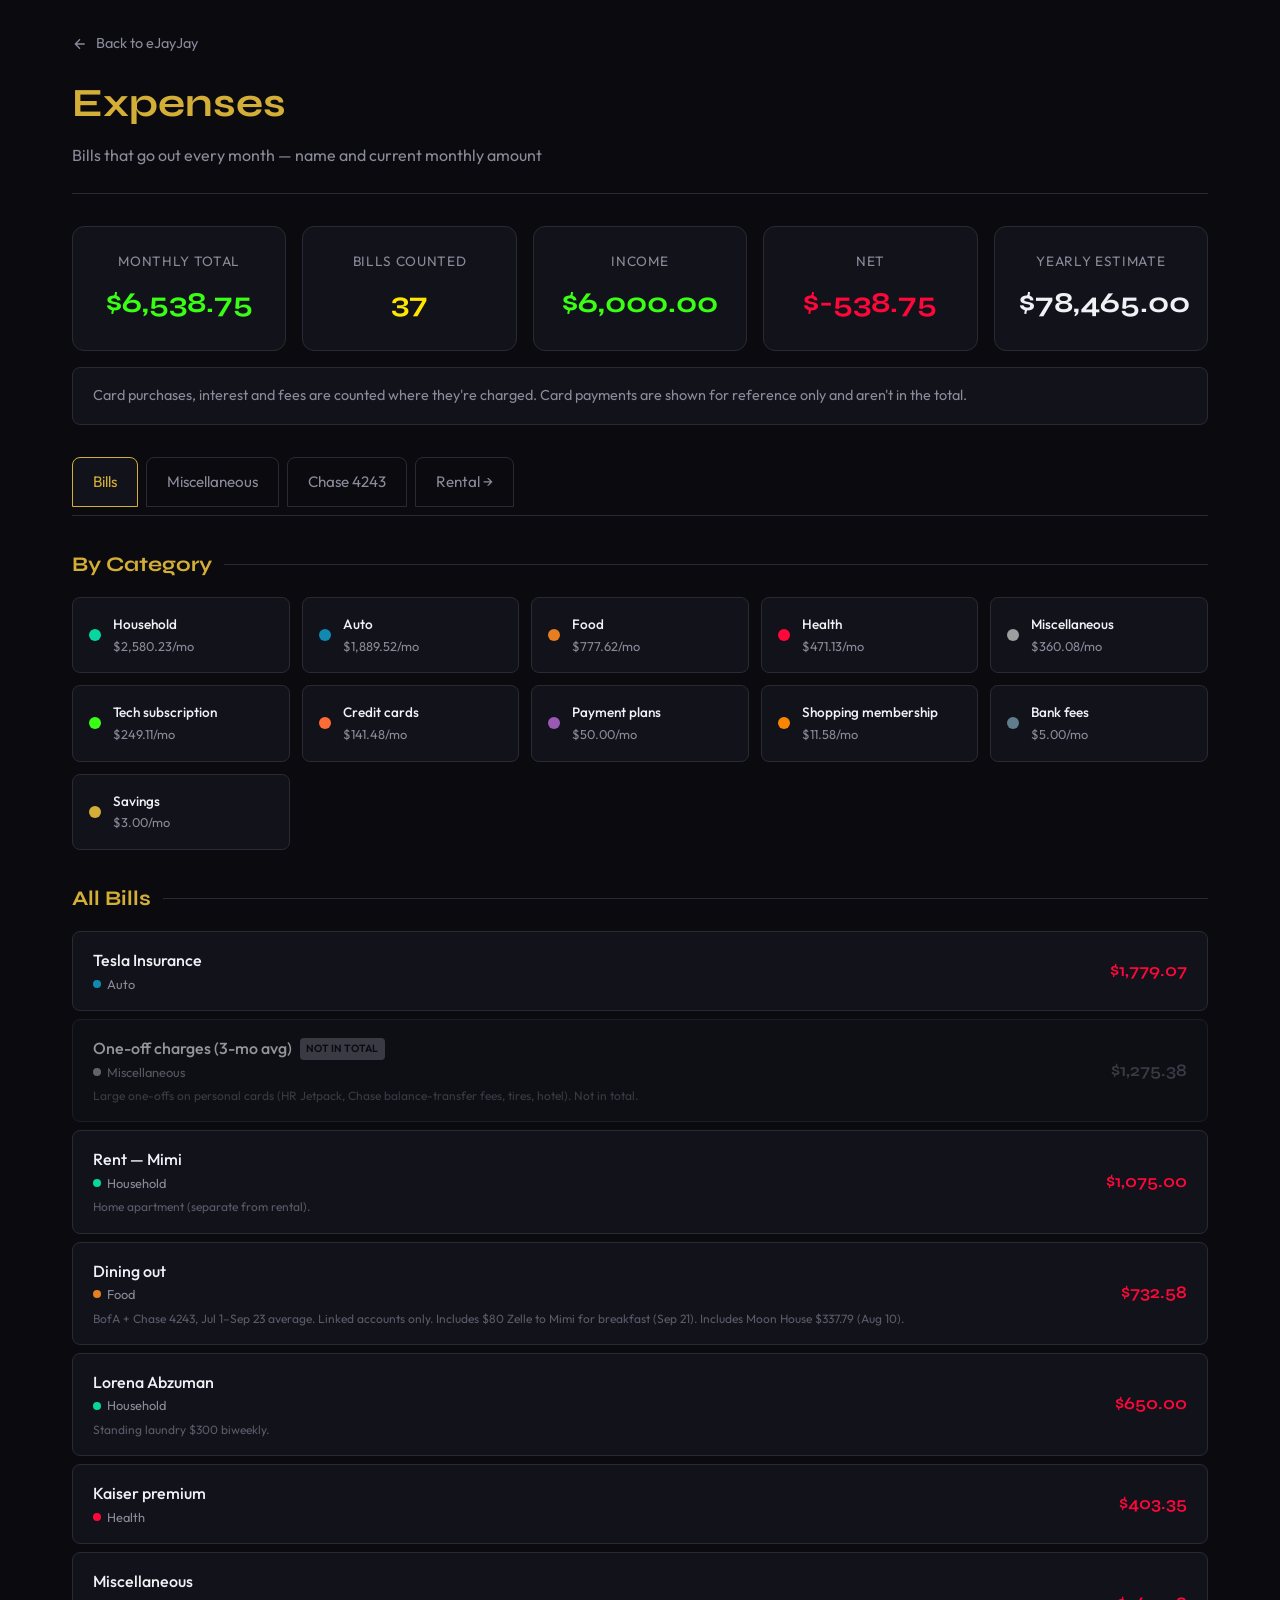
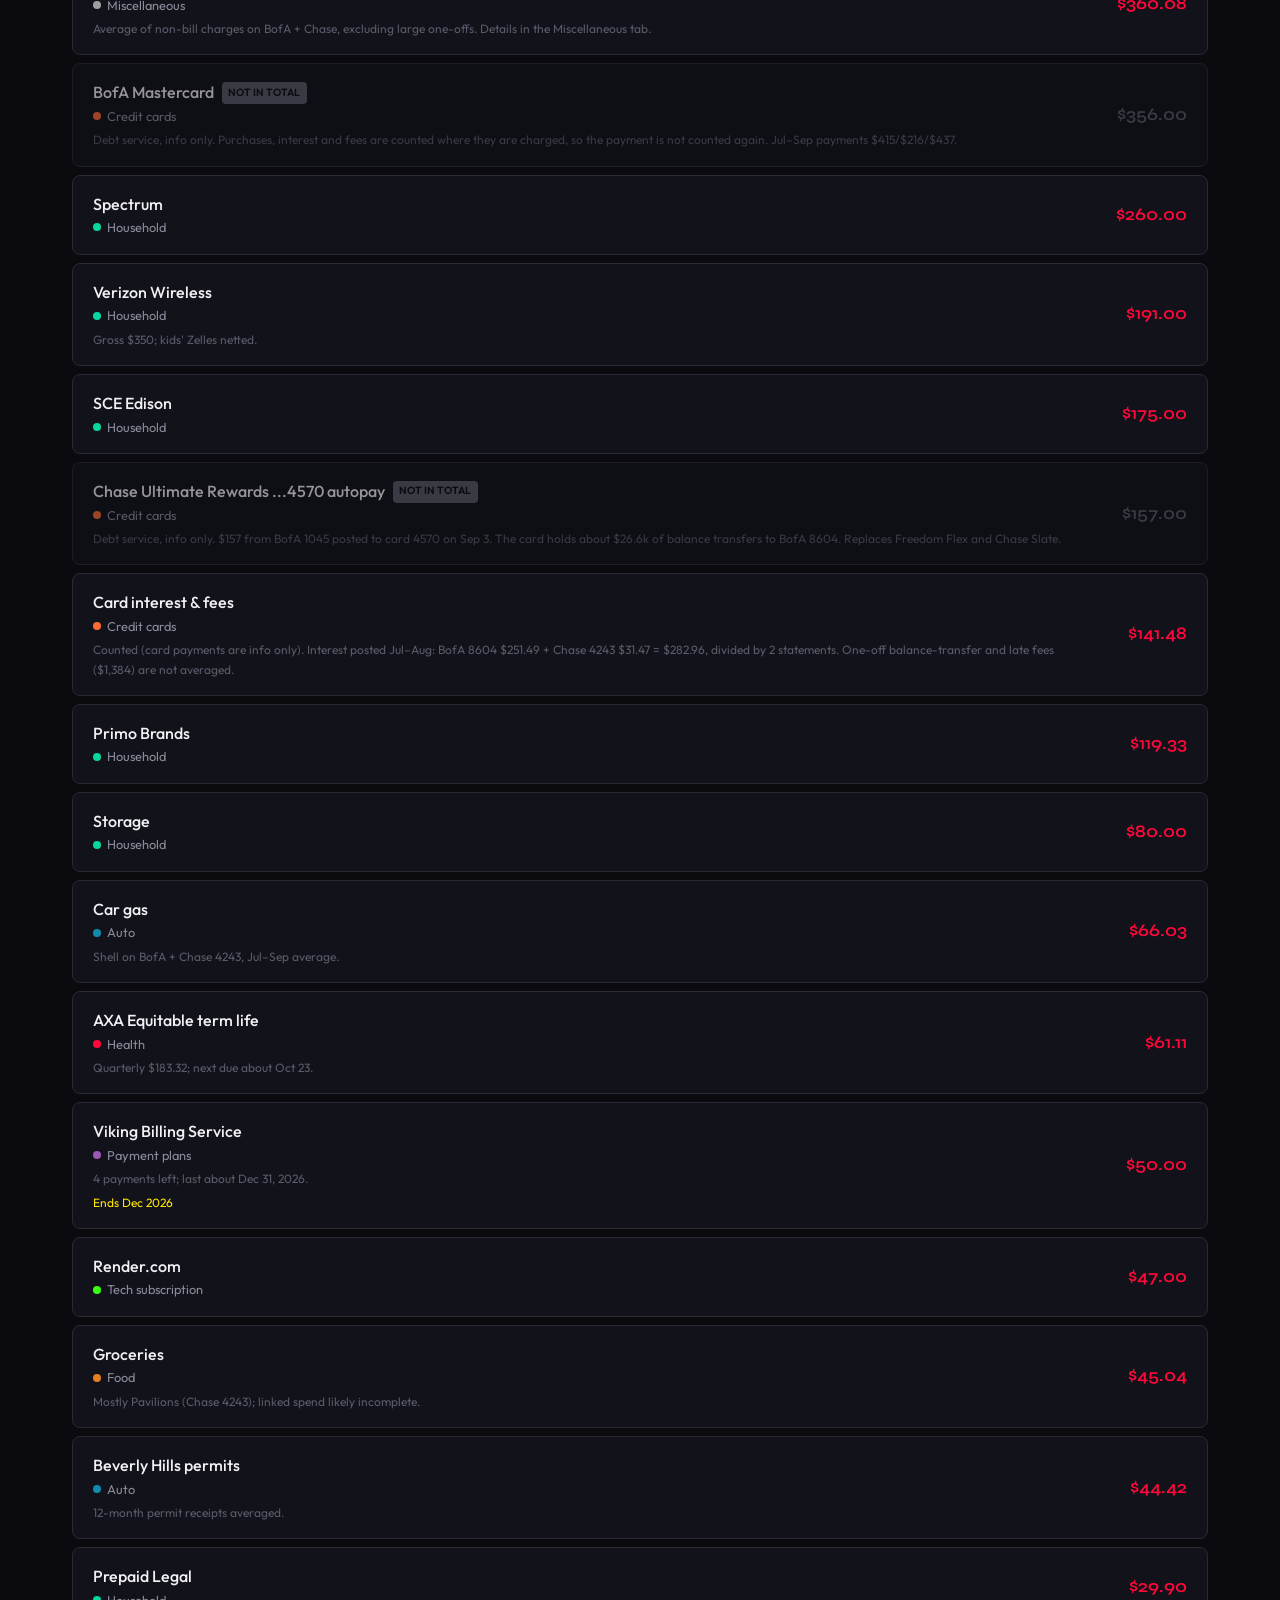
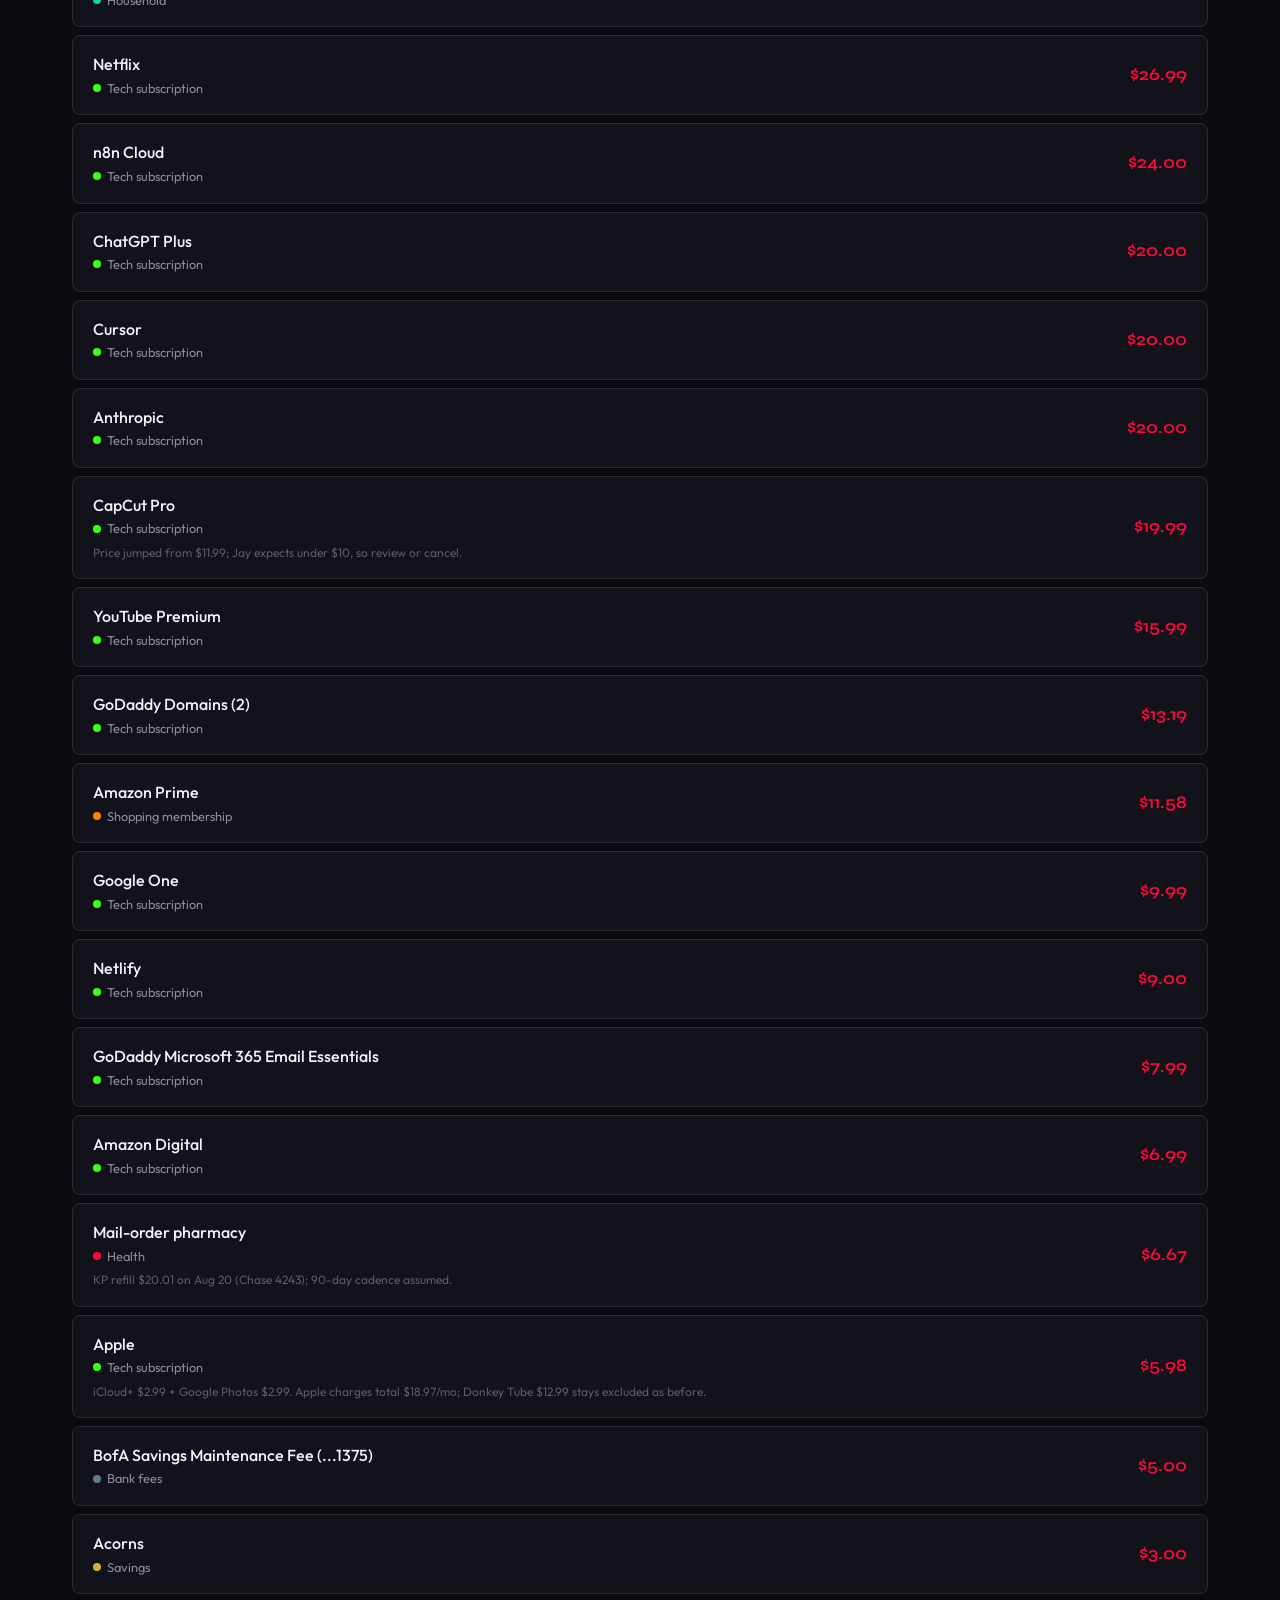
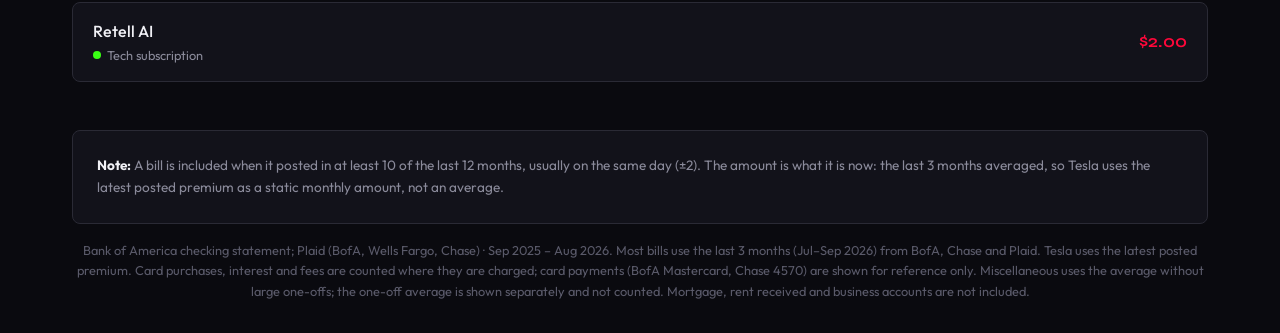
==== commit a14dd49c: "Add Chase 4243 tab to expenses page - Add data/card-4243.json (byte-for-byte copy from upload) - Add" ====
--- a/personal/expenses/index.html
+++ b/personal/expenses/index.html
@@ -530,6 +530,160 @@
 
     .merchant-group[open] .expand-icon { transform: rotate(90deg); }
 
+    .usage-bar-container {
+      background: var(--bg-card);
+      border: 1px solid var(--border);
+      border-radius: 8px;
+      padding: 1rem;
+      margin-bottom: 1rem;
+    }
+
+    .usage-bar-label {
+      font-size: 0.85rem;
+      color: var(--text-secondary);
+      margin-bottom: 0.5rem;
+    }
+
+    .usage-bar {
+      height: 12px;
+      background: var(--border);
+      border-radius: 6px;
+      overflow: hidden;
+    }
+
+    .usage-bar-fill {
+      height: 100%;
+      border-radius: 6px;
+      transition: width 0.3s;
+    }
+
+    .usage-bar-fill.normal { background: var(--accent-green); }
+    .usage-bar-fill.high { background: var(--accent-red); }
+
+    .card-section {
+      margin-bottom: 2rem;
+    }
+
+    .card-section-title {
+      font-family: 'Syne', sans-serif;
+      font-size: 1.1rem;
+      color: var(--gold);
+      margin-bottom: 1rem;
+    }
+
+    .card-avg-summary {
+      display: grid;
+      grid-template-columns: repeat(auto-fit, minmax(200px, 1fr));
+      gap: 1rem;
+      margin-bottom: 1rem;
+    }
+
+    .card-avg-item {
+      background: var(--bg-card);
+      border: 1px solid var(--border);
+      border-radius: 8px;
+      padding: 1rem;
+    }
+
+    .card-avg-item .label {
+      font-size: 0.8rem;
+      color: var(--text-secondary);
+      margin-bottom: 0.25rem;
+    }
+
+    .card-avg-item .value {
+      font-family: 'Syne', sans-serif;
+      font-size: 1.3rem;
+      font-weight: 600;
+    }
+
+    .card-window-note {
+      font-size: 0.75rem;
+      color: var(--text-muted);
+      margin-top: 0.25rem;
+    }
+
+    .payment-item {
+      background: var(--bg-card);
+      border: 1px solid var(--border);
+      border-radius: 6px;
+      padding: 0.75rem 1rem;
+      display: grid;
+      grid-template-columns: auto 1fr auto;
+      align-items: center;
+      gap: 0.75rem;
+      margin-bottom: 0.4rem;
+    }
+
+    .payment-date {
+      font-size: 0.8rem;
+      color: var(--text-muted);
+      min-width: 80px;
+    }
+
+    .payment-name {
+      font-size: 0.9rem;
+    }
+
+    .payment-note {
+      font-size: 0.75rem;
+      color: var(--text-muted);
+    }
+
+    .payment-amount {
+      font-family: 'Syne', sans-serif;
+      font-weight: 600;
+      color: var(--accent-green);
+    }
+
+    .charge-list-item {
+      background: var(--bg-card);
+      border: 1px solid var(--border);
+      border-radius: 6px;
+      padding: 0.75rem 1rem;
+      display: grid;
+      grid-template-columns: auto 1fr auto;
+      align-items: start;
+      gap: 0.75rem;
+      margin-bottom: 0.4rem;
+    }
+
+    .charge-list-item.one-off { border-left: 3px solid #ff6b35; }
+
+    .charge-list-date {
+      font-size: 0.8rem;
+      color: var(--text-muted);
+      min-width: 80px;
+    }
+
+    .charge-list-merchant {
+      font-size: 0.9rem;
+    }
+
+    .charge-list-amount {
+      font-family: 'Syne', sans-serif;
+      font-weight: 600;
+      color: var(--accent-red);
+    }
+
+    .card-info-note {
+      background: var(--bg-card);
+      border: 1px solid var(--border);
+      border-radius: 8px;
+      padding: 1rem 1.25rem;
+      margin-top: 2rem;
+      font-size: 0.9rem;
+      color: var(--text-secondary);
+    }
+
+    .card-info-note strong { color: var(--text-primary); }
+
+    .card-as-of {
+      font-size: 0.9rem;
+      color: var(--text-secondary);
+      margin-bottom: 1.5rem;
+    }
+
     .disclaimer {
       margin-top: 3rem;
       padding: 1.5rem;
@@ -578,6 +732,7 @@
     <div class="tabs">
       <button class="tab active" data-tab="bills">Bills</button>
       <button class="tab" data-tab="misc">Miscellaneous</button>
+      <button class="tab" data-tab="card4243">Chase 4243</button>
       <a href="/personal/rental/" class="tab">Rental →</a>
     </div>
 
@@ -598,6 +753,10 @@
       <h2 class="section-title">All Items</h2>
       <div class="filter-row" id="misc-filters"></div>
       <div class="misc-items-list" id="misc-items"></div>
+    </div>
+
+    <div id="card4243-tab" class="tab-content">
+      <div id="card4243-content"></div>
     </div>
 
     <div class="disclaimer">
@@ -622,10 +781,12 @@
 
       Promise.all([
         fetch('/data/bills.json', { cache: 'no-store' }).then(r => r.ok ? r.json() : null),
-        fetch('/data/misc.json', { cache: 'no-store' }).then(r => r.ok ? r.json() : null).catch(() => null)
-      ]).then(([bills, misc]) => {
+        fetch('/data/misc.json', { cache: 'no-store' }).then(r => r.ok ? r.json() : null).catch(() => null),
+        fetch('/data/card-4243.json', { cache: 'no-store' }).then(r => r.ok ? r.json() : null).catch(() => null)
+      ]).then(([bills, misc, card4243]) => {
         if (bills) renderBills(bills);
         if (misc) renderMisc(misc);
+        if (card4243) renderCard4243(card4243);
       }).catch(() => {
         document.getElementById('charges').innerHTML =
           '<p class="subtitle">Could not load bills.</p>';
@@ -867,6 +1028,148 @@
         renderMiscFilters();
         renderMiscItems();
       }
+
+      function renderCard4243(data) {
+        const {
+          asOf, card, purpose, balance, limit, available, utilizationPct,
+          window, avgMonthlyExOneOffs, avgMonthlyInclOneOffs,
+          byMonth, byCategoryExOneOffs, payments, charges, oneOffs
+        } = data;
+
+        const oneOffNames = (oneOffs || []).map(o => o.name.toLowerCase());
+        const isOneOff = (charge) => {
+          if (charge.oneOff) return true;
+          const merchantLower = (charge.merchant || '').toLowerCase();
+          return oneOffNames.some(name => merchantLower.includes(name.split(' ')[0].toLowerCase()));
+        };
+
+        const usageBarClass = utilizationPct > 80 ? 'high' : 'normal';
+
+        const sortedCharges = [...(charges || [])].sort((a, b) => new Date(b.date) - new Date(a.date));
+
+        const sortedByMonth = Object.entries(byMonth || {}).sort((a, b) => b[0].localeCompare(a[0]));
+        const sortedByCategory = Object.entries(byCategoryExOneOffs || {}).sort((a, b) => b[1] - a[1]);
+
+        const sortedPayments = [...(payments || [])].sort((a, b) => new Date(b.date) - new Date(a.date));
+
+        const formatPaymentName = (payment) => {
+          if (payment.amount === 100 && payment.name && payment.name.toUpperCase().includes('AUTOMATIC PAYMENT')) {
+            return 'Rental AC payoff (from 3697)';
+          }
+          return payment.name || 'Payment';
+        };
+
+        document.getElementById('card4243-content').innerHTML = `
+          <div class="card-as-of">
+            <strong>${card || 'Chase Card'}</strong> · As of ${asOf || 'N/A'}
+          </div>
+
+          <div class="summary-cards">
+            <div class="summary-card">
+              <div class="label">Balance</div>
+              <div class="value" style="color: var(--accent-red);">${fmt(balance || 0)}</div>
+            </div>
+            <div class="summary-card">
+              <div class="label">Limit</div>
+              <div class="value avg">${fmt(limit || 0)}</div>
+            </div>
+            <div class="summary-card">
+              <div class="label">Available</div>
+              <div class="value" style="color: var(--accent-green);">${fmt(available || 0)}</div>
+            </div>
+            <div class="summary-card">
+              <div class="label">% Used</div>
+              <div class="value ${utilizationPct > 80 ? 'net-negative' : 'avg'}">${(utilizationPct || 0).toFixed(1)}%</div>
+            </div>
+          </div>
+
+          <div class="usage-bar-container">
+            <div class="usage-bar-label">Credit utilization</div>
+            <div class="usage-bar">
+              <div class="usage-bar-fill ${usageBarClass}" style="width: ${Math.min(utilizationPct || 0, 100)}%"></div>
+            </div>
+          </div>
+
+          <div class="card-section">
+            <div class="card-section-title">Average Monthly Spend</div>
+            <div class="card-avg-summary">
+              <div class="card-avg-item">
+                <div class="label">Without one-offs</div>
+                <div class="value">${fmt(avgMonthlyExOneOffs || 0)}/mo</div>
+                <div class="card-window-note">${window || ''}</div>
+              </div>
+              <div class="card-avg-item">
+                <div class="label">With one-offs</div>
+                <div class="value">${fmt(avgMonthlyInclOneOffs || 0)}/mo</div>
+                <div class="card-window-note">${window || ''}</div>
+              </div>
+            </div>
+          </div>
+
+          <div class="card-section">
+            <div class="card-section-title">By Month</div>
+            <div class="month-breakdown">
+              ${sortedByMonth.map(([month, total]) => `
+                <div class="month-item">
+                  <div class="month-name">${month}</div>
+                  <div class="month-total">${fmt(total)}</div>
+                </div>
+              `).join('')}
+            </div>
+          </div>
+
+          <div class="card-section">
+            <div class="card-section-title">By Category (excluding one-offs)</div>
+            <div class="category-breakdown">
+              ${sortedByCategory.map(([cat, amount]) => `
+                <div class="category-item" style="cursor: default;">
+                  <div class="category-dot" style="background: var(--text-secondary);"></div>
+                  <div class="category-info">
+                    <div class="category-name">${cat}</div>
+                    <div class="category-amount">${fmt(amount)}</div>
+                  </div>
+                </div>
+              `).join('')}
+            </div>
+          </div>
+
+          <div class="card-section">
+            <div class="card-section-title">Payments</div>
+            ${sortedPayments.map(p => `
+              <div class="payment-item">
+                <div class="payment-date">${p.date}</div>
+                <div>
+                  <div class="payment-name">${formatPaymentName(p)}</div>
+                </div>
+                <div class="payment-amount">${fmt(p.amount)}</div>
+              </div>
+            `).join('')}
+          </div>
+
+          <div class="card-section">
+            <div class="card-section-title">All Charges (newest first)</div>
+            ${sortedCharges.map(c => {
+              const oneOff = isOneOff(c);
+              return `
+                <div class="charge-list-item ${oneOff ? 'one-off' : ''}">
+                  <div class="charge-list-date">${c.date}</div>
+                  <div>
+                    <div class="charge-list-merchant">
+                      ${c.merchant || 'Unknown'}
+                      ${oneOff ? '<span class="badge one-off">One-off</span>' : ''}
+                    </div>
+                  </div>
+                  <div class="charge-list-amount">${fmt(c.amount)}</div>
+                </div>
+              `;
+            }).join('')}
+          </div>
+
+          <div class="card-info-note">
+            <strong>${purpose || 'Card purpose'}:</strong> Information only. These purchases are already counted in Food and Miscellaneous.
+          </div>
+        `;
+      }
     })();
   </script>
 </body>
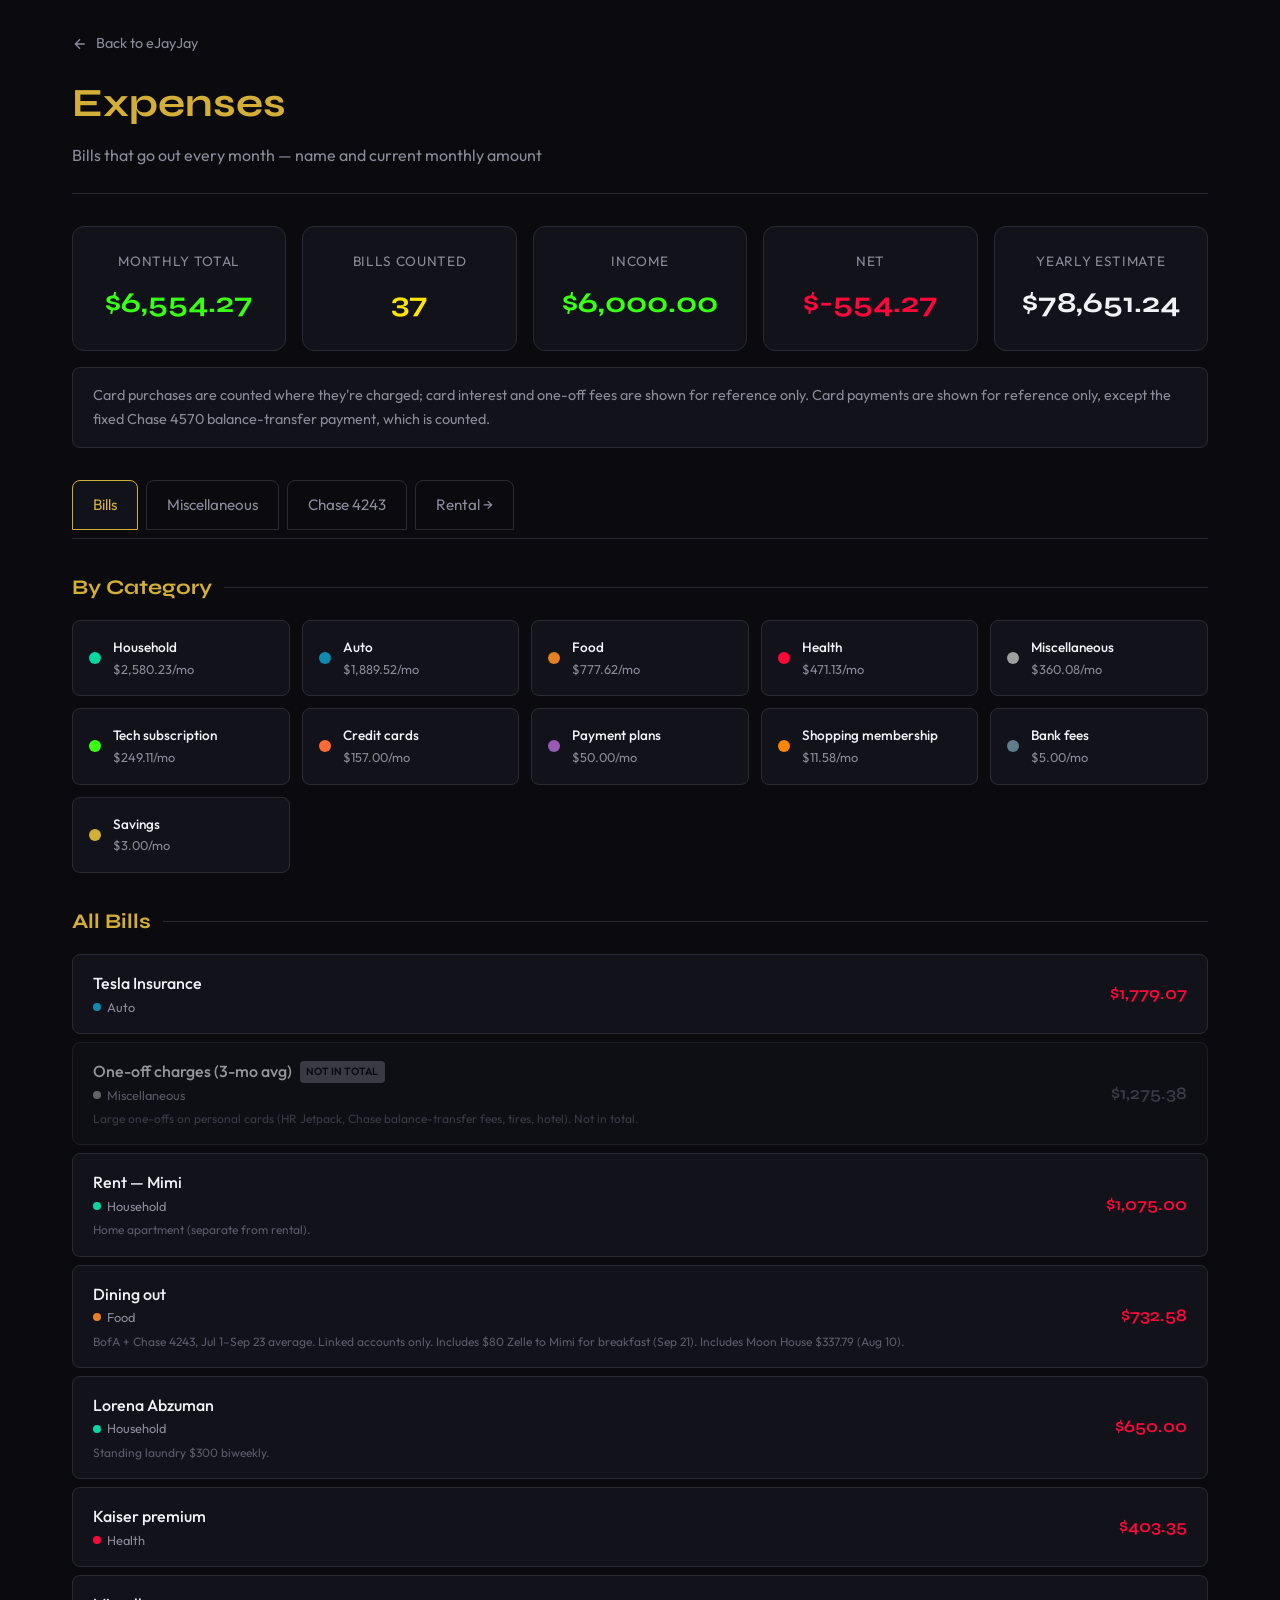
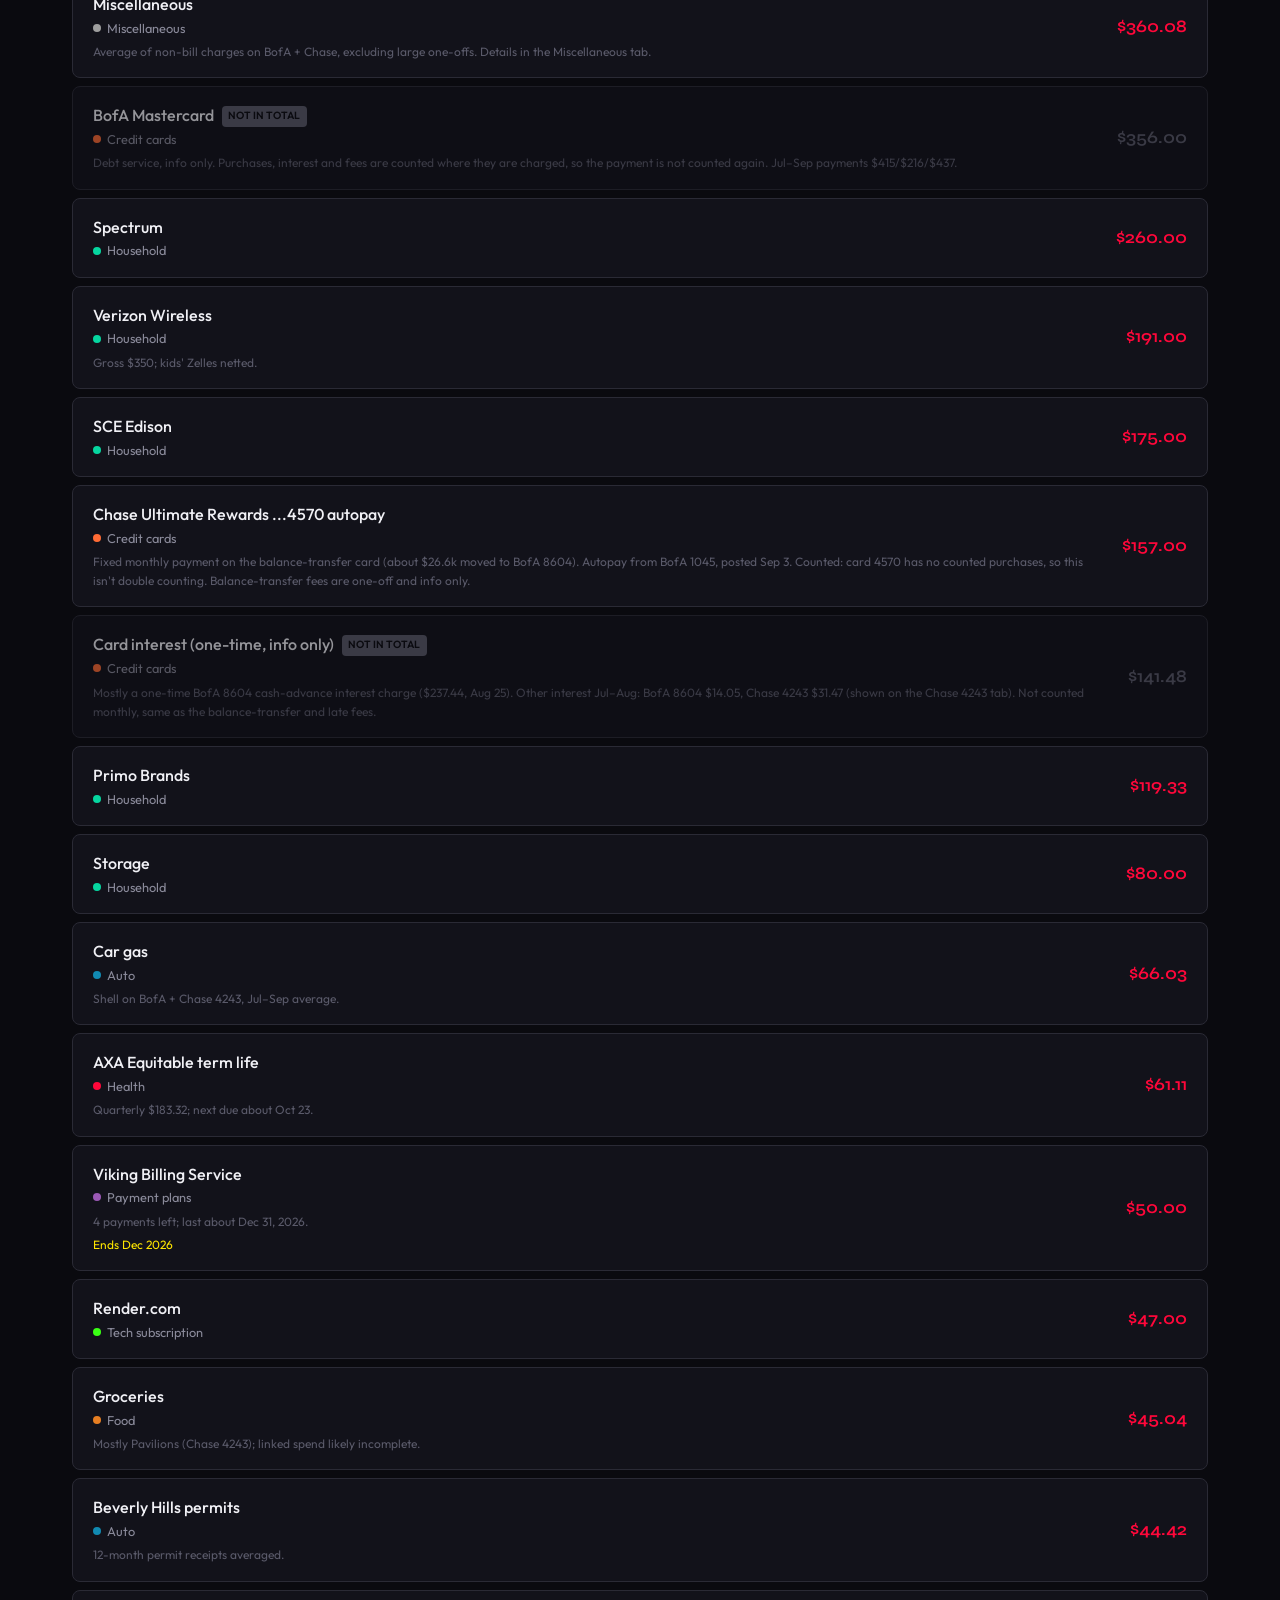
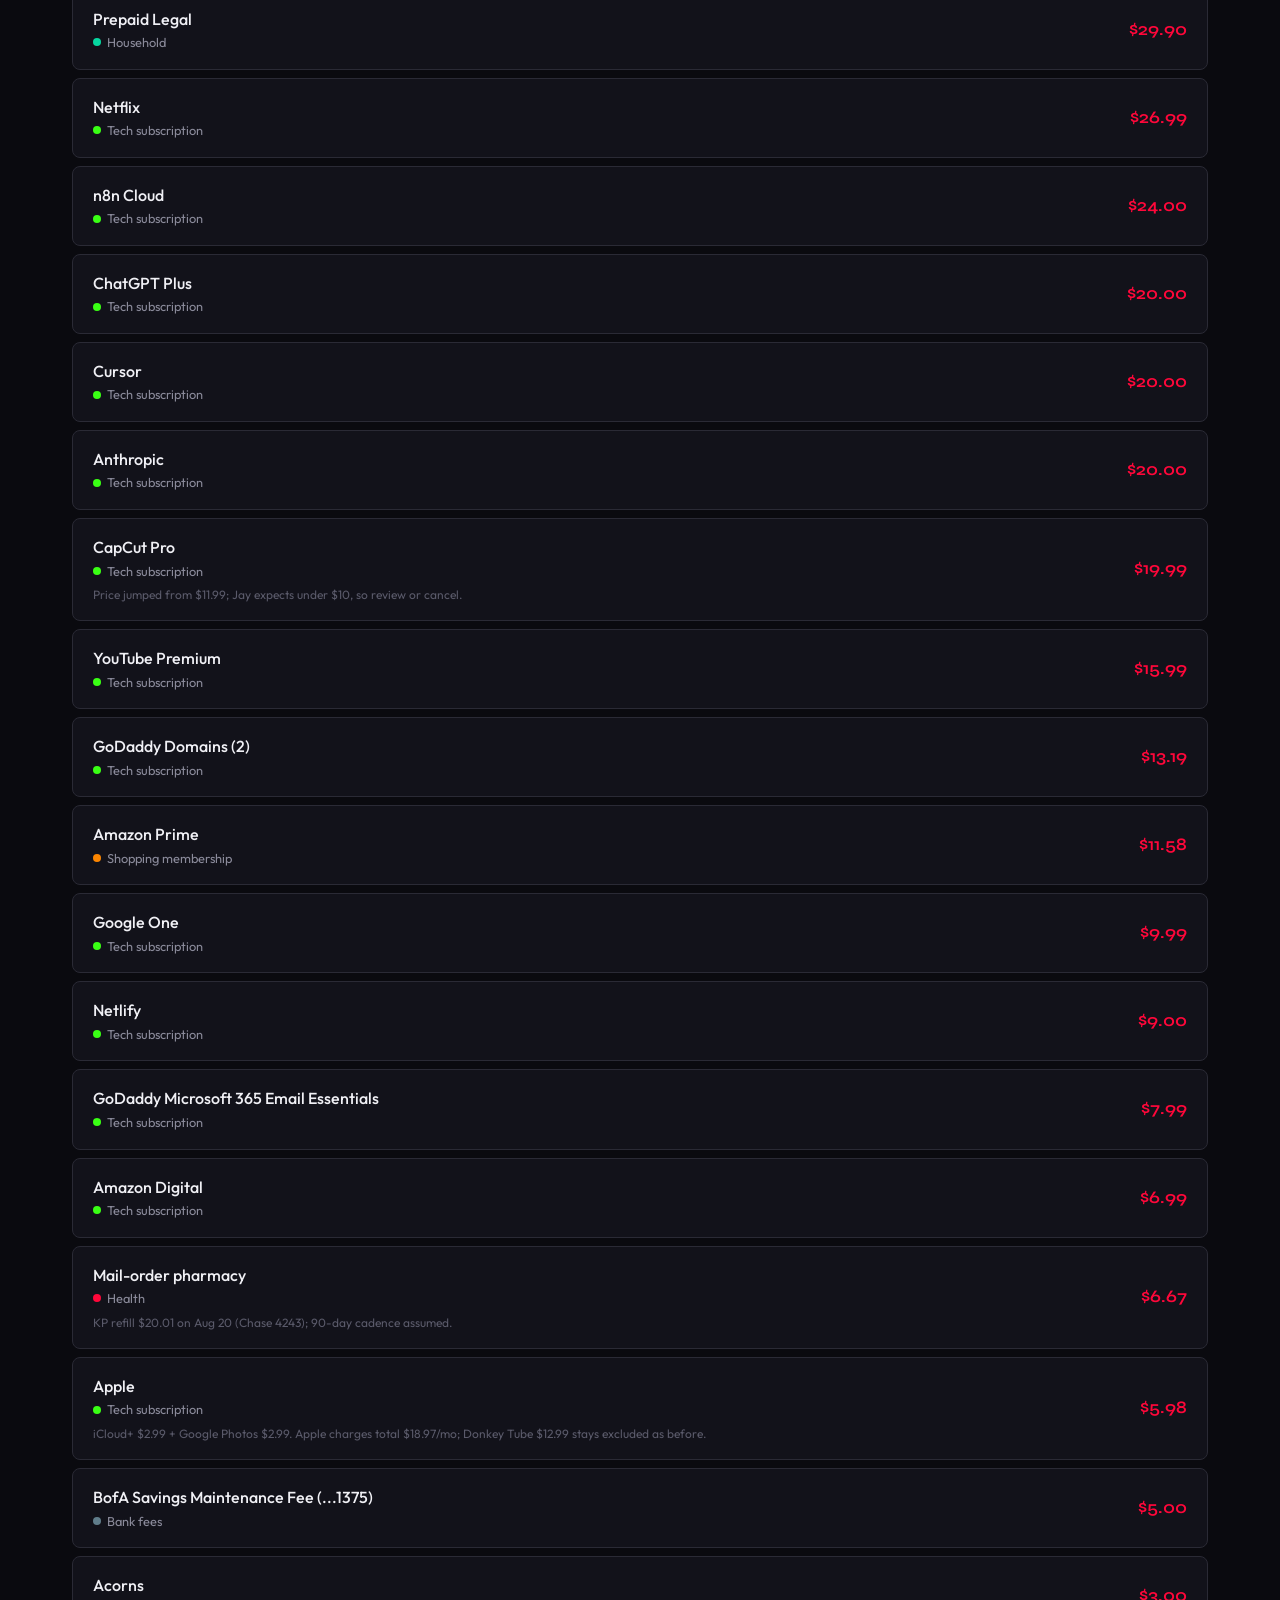
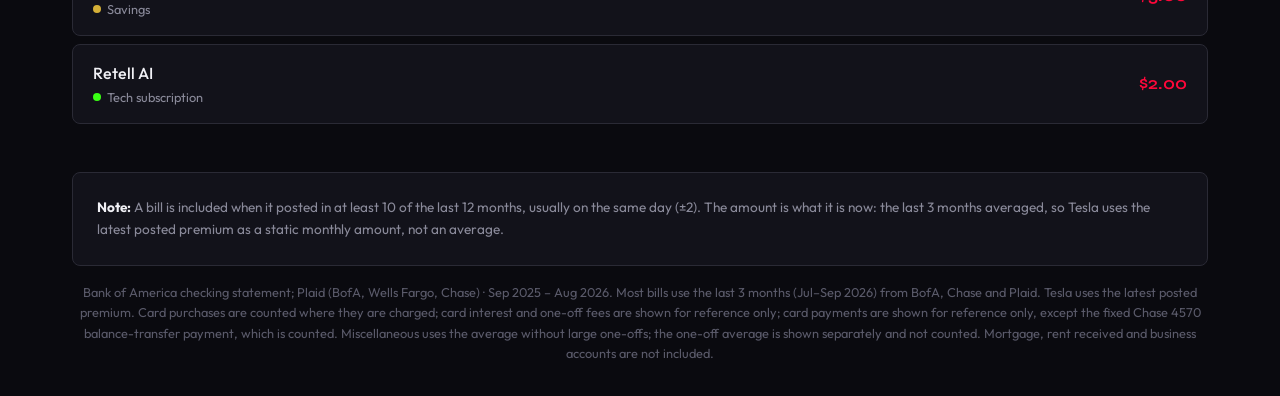
==== commit 4a5ddb8f: "Count Chase 4570 payment; update page note for consistency - Remove infoOnly from Chase 4570 autopay" ====
--- a/personal/expenses/index.html
+++ b/personal/expenses/index.html
@@ -726,7 +726,7 @@
 
     <div class="summary-cards" id="summary"></div>
     <div class="page-note">
-      Card purchases, interest and fees are counted where they're charged. Card payments are shown for reference only and aren't in the total.
+      Card purchases are counted where they're charged; card interest and one-off fees are shown for reference only. Card payments are shown for reference only, except the fixed Chase 4570 balance-transfer payment, which is counted.
     </div>
 
     <div class="tabs">
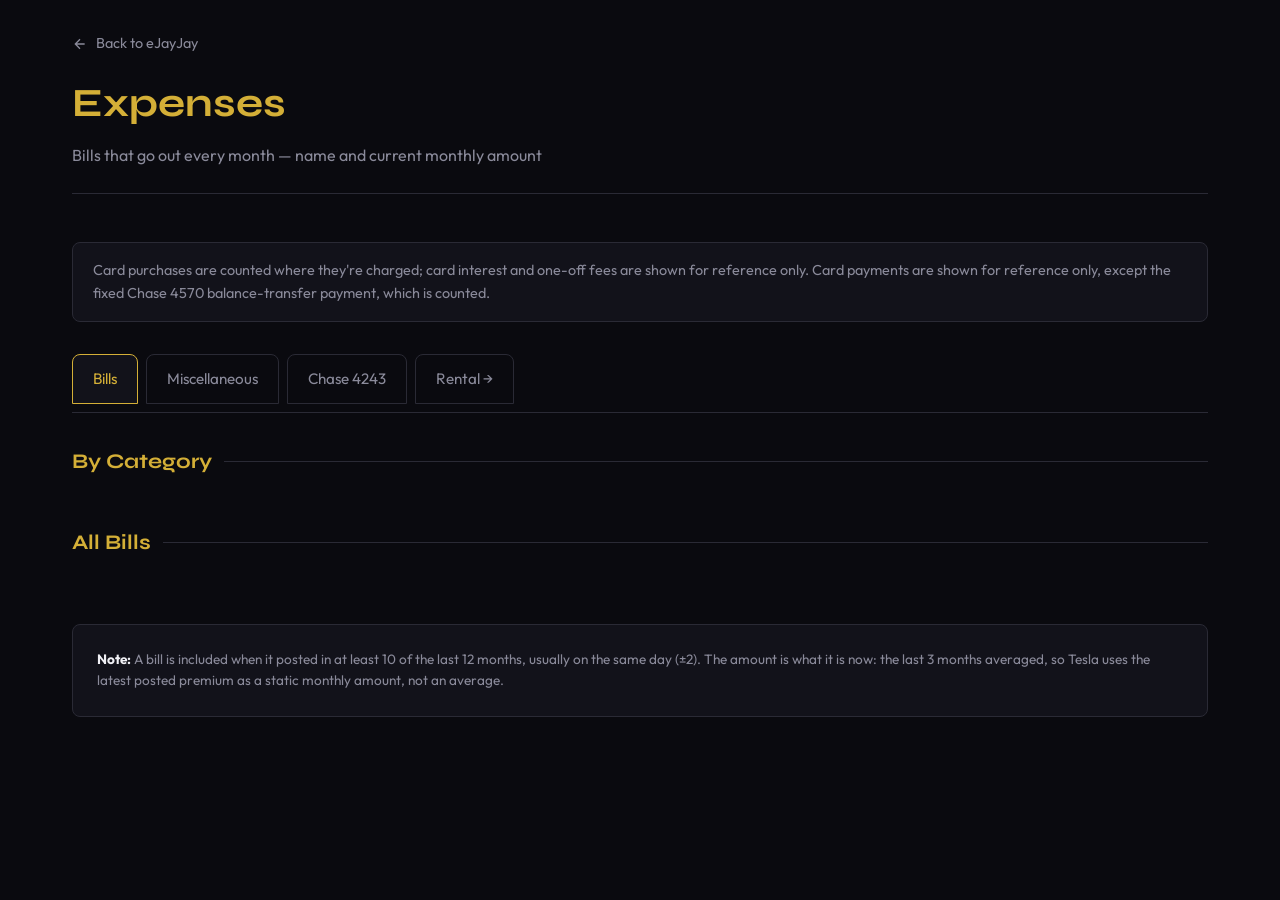
==== commit 0e43182e: "Add server-side authentication gate for /personal/ - Add edge function personal-gate.ts with Basic A" ====
--- a/personal/expenses/index.html
+++ b/personal/expenses/index.html
@@ -780,9 +780,9 @@
       };
 
       Promise.all([
-        fetch('/data/bills.json', { cache: 'no-store' }).then(r => r.ok ? r.json() : null),
-        fetch('/data/misc.json', { cache: 'no-store' }).then(r => r.ok ? r.json() : null).catch(() => null),
-        fetch('/data/card-4243.json', { cache: 'no-store' }).then(r => r.ok ? r.json() : null).catch(() => null)
+        fetch('/personal/data/bills.json', { cache: 'no-store' }).then(r => r.ok ? r.json() : null),
+        fetch('/personal/data/misc.json', { cache: 'no-store' }).then(r => r.ok ? r.json() : null).catch(() => null),
+        fetch('/personal/data/card-4243.json', { cache: 'no-store' }).then(r => r.ok ? r.json() : null).catch(() => null)
       ]).then(([bills, misc, card4243]) => {
         if (bills) renderBills(bills);
         if (misc) renderMisc(misc);
@@ -1059,6 +1059,86 @@
           return payment.name || 'Payment';
         };
 
+        const monthNames = ['Jan', 'Feb', 'Mar', 'Apr', 'May', 'Jun', 'Jul', 'Aug', 'Sep', 'Oct', 'Nov', 'Dec'];
+        const formatMonthLabel = (monthKey) => {
+          const [year, month] = monthKey.split('-');
+          return `${monthNames[parseInt(month, 10) - 1]} ${year}`;
+        };
+
+        const getOneOffsForMonth = (monthKey) => {
+          return (oneOffs || []).filter(o => o.date && o.date.startsWith(monthKey));
+        };
+
+        const getOneOffsTotalForMonth = (monthKey) => {
+          return getOneOffsForMonth(monthKey).reduce((sum, o) => sum + (o.amount || 0), 0);
+        };
+
+        const formatAsOfDate = (asOfDate) => {
+          if (!asOfDate) return '';
+          const [year, month, day] = asOfDate.split('-');
+          return `${monthNames[parseInt(month, 10) - 1]} ${parseInt(day, 10)}`;
+        };
+
+        const currentMonth = sortedByMonth.length > 0 ? sortedByMonth[0][0] : null;
+        const currentMonthTotal = currentMonth ? sortedByMonth[0][1] : 0;
+        const currentMonthOneOffs = currentMonth ? getOneOffsForMonth(currentMonth) : [];
+        const currentMonthOneOffsTotal = currentMonthOneOffs.reduce((sum, o) => sum + (o.amount || 0), 0);
+        const currentMonthExOneOffs = currentMonthTotal - currentMonthOneOffsTotal;
+        const earlierMonths = sortedByMonth.slice(1);
+
+        const renderMonthlyChargesCard = () => {
+          if (!currentMonth) return '';
+
+          const oneOffLine = currentMonthOneOffs.length > 0
+            ? `<div style="font-size: 0.85rem; color: var(--text-secondary); margin-top: 0.5rem;">
+                Includes ${currentMonthOneOffs.map(o => `${o.name} ${fmt(o.amount)}`).join(', ')} (one-off)
+              </div>`
+            : '';
+
+          const earlierMonthsHtml = earlierMonths.map(([monthKey, total]) => {
+            const monthOneOffsTotal = getOneOffsTotalForMonth(monthKey);
+            const exOneOffs = total - monthOneOffsTotal;
+            const hasOneOffs = monthOneOffsTotal > 0;
+            return `
+              <div style="display: flex; justify-content: space-between; align-items: center; padding: 0.5rem 0; border-bottom: 1px solid var(--border);">
+                <span style="color: var(--text-secondary);">${formatMonthLabel(monthKey)}</span>
+                <span>
+                  <span style="font-family: 'Syne', sans-serif; font-weight: 600;">${fmt(total)}</span>
+                  ${hasOneOffs ? `<span style="font-size: 0.8rem; color: var(--text-muted); margin-left: 0.5rem;">(${fmt(exOneOffs)} w/o one-offs)</span>` : ''}
+                </span>
+              </div>
+            `;
+          }).join('');
+
+          return `
+            <div class="card-section" style="background: var(--bg-card); border: 1px solid var(--border); border-radius: 12px; padding: 1.5rem; margin-bottom: 1.5rem;">
+              <div class="card-section-title" style="margin-top: 0;">Monthly Charges</div>
+              <div style="margin-bottom: 1rem;">
+                <div style="font-size: 0.9rem; color: var(--text-secondary); margin-bottom: 0.5rem;">
+                  ${formatMonthLabel(currentMonth)} so far (as of ${formatAsOfDate(asOf)})
+                </div>
+                <div style="display: flex; gap: 2rem; flex-wrap: wrap;">
+                  <div>
+                    <div style="font-size: 0.8rem; color: var(--text-muted);">Total</div>
+                    <div style="font-family: 'Syne', sans-serif; font-size: 1.5rem; font-weight: 700; color: var(--accent-red);">${fmt(currentMonthTotal)}</div>
+                  </div>
+                  <div>
+                    <div style="font-size: 0.8rem; color: var(--text-muted);">Without one-offs</div>
+                    <div style="font-family: 'Syne', sans-serif; font-size: 1.5rem; font-weight: 700; color: var(--text-primary);">${fmt(currentMonthExOneOffs)}</div>
+                  </div>
+                </div>
+                ${oneOffLine}
+              </div>
+              ${earlierMonths.length > 0 ? `
+                <div style="margin-top: 1rem;">
+                  <div style="font-size: 0.85rem; color: var(--text-muted); margin-bottom: 0.5rem;">Earlier months</div>
+                  ${earlierMonthsHtml}
+                </div>
+              ` : ''}
+            </div>
+          `;
+        };
+
         document.getElementById('card4243-content').innerHTML = `
           <div class="card-as-of">
             <strong>${card || 'Chase Card'}</strong> · As of ${asOf || 'N/A'}
@@ -1083,6 +1163,8 @@
             </div>
           </div>
 
+          ${renderMonthlyChargesCard()}
+
           <div class="usage-bar-container">
             <div class="usage-bar-label">Credit utilization</div>
             <div class="usage-bar">
